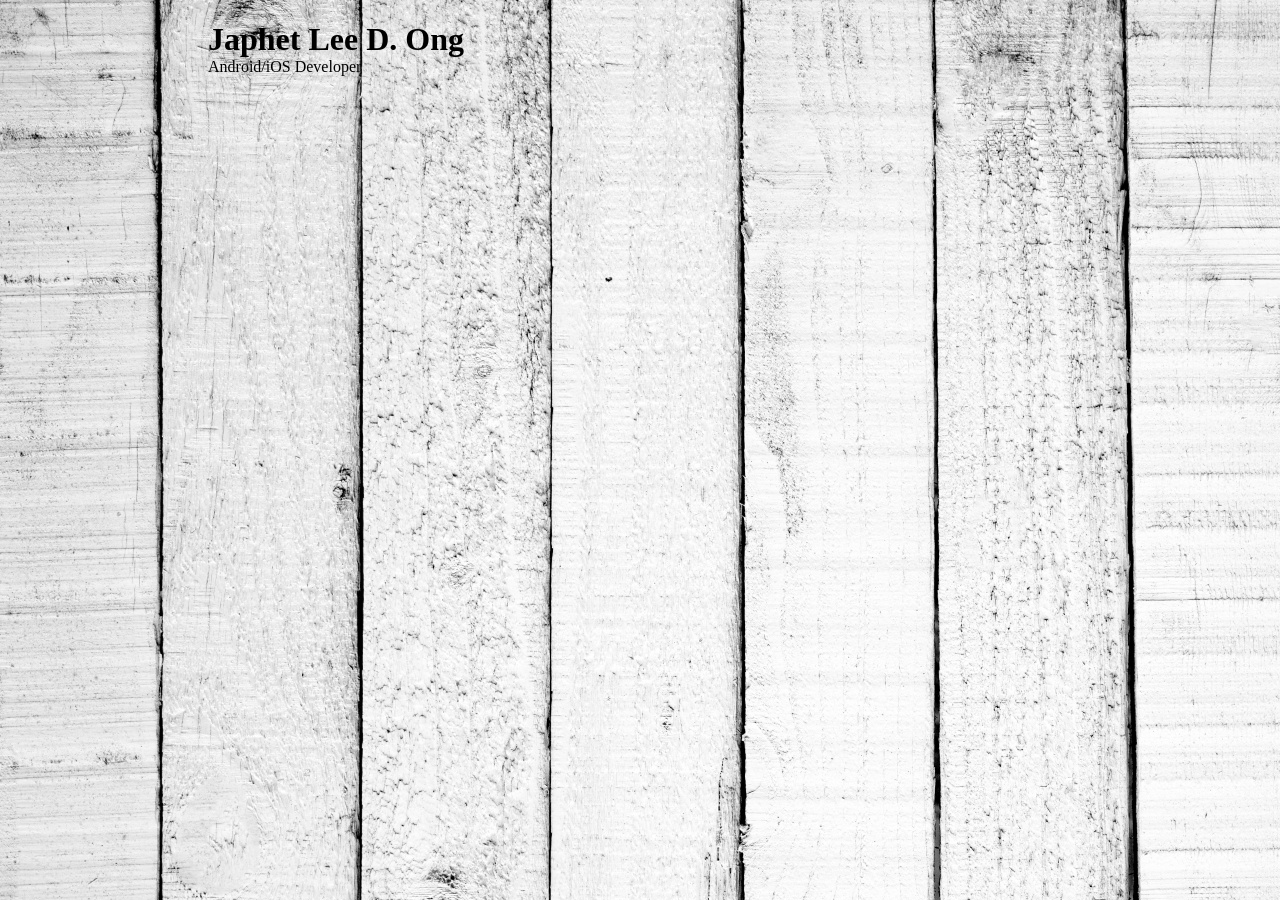
==== index.html @ b2b4e96d "Initial Commit" ====
<!DOCTYPE html>
<html lang="en">
  <head>
    <meta charset="utf-8">
    <meta http-equiv="X-UA-Compatible" content="IE=edge">
    <meta name="viewport" content="width=device-width, initial-scale=1.0">
    <!-- The above 3 meta tags *must* come first in the head; any other head content must come *after* these tags -->
    <title>Japhet.Ong : Porfolio</title>

    <!-- Bootstrap -->
    <link href="css/bootstrap.min.css" rel="stylesheet">
    <link type="text/css" rel="stylesheet" href="css/main.css" />

    <!-- HTML5 shim and Respond.js for IE8 support of HTML5 elements and media queries -->
    <!-- WARNING: Respond.js doesn't work if you view the page via file:// -->
    <!--[if lt IE 9]>
      <script src="https://oss.maxcdn.com/html5shiv/3.7.3/html5shiv.min.js"></script>
      <script src="https://oss.maxcdn.com/respond/1.4.2/respond.min.js"></script>
    <![endif]-->
  </head>
  <body background="img/main_bg.jpg">

  	<div class="page-header" id="nav-border">
  		<h1 class="title"> Japhet Lee D. Ong</h1>
  		<small id="job-desc"> Android/iOS Developer </small>
  	</div>


    <!-- jQuery (necessary for Bootstrap's JavaScript plugins) -->
    <script src="https://ajax.googleapis.com/ajax/libs/jquery/1.12.4/jquery.min.js"></script>
    <!-- Include all compiled plugins (below), or include individual files as needed -->
    <script src="js/bootstrap.min.js"></script>
  </body>
</html>
---- css/main.css ----
h1.title{
	margin-bottom: 0px;
}

#nav-border{
	border-bottom: 0px;
	margin-left: 200px;
}

#job-desc{
	font-size: 100%;
}
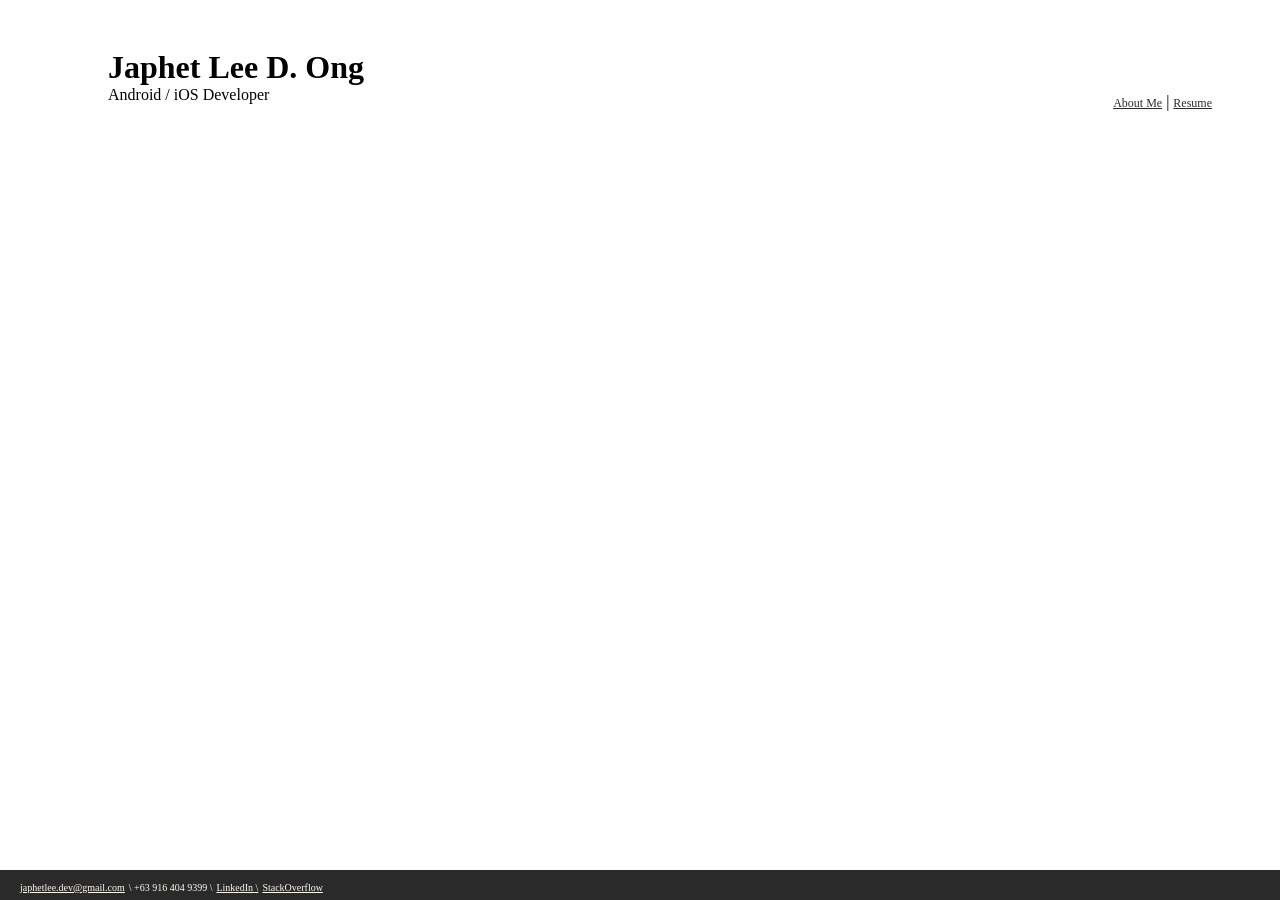
==== commit 84fbf72b: "Added Side Bar Nav" ====
--- a/index.html
+++ b/index.html
@@ -11,6 +11,9 @@
     <link href="css/bootstrap.min.css" rel="stylesheet">
     <link type="text/css" rel="stylesheet" href="css/main.css" />
 
+    <!-- Custom CSS -->
+    <link href="css/simple-sidebar.css" rel="stylesheet">
+
     <!-- HTML5 shim and Respond.js for IE8 support of HTML5 elements and media queries -->
     <!-- WARNING: Respond.js doesn't work if you view the page via file:// -->
     <!--[if lt IE 9]>
@@ -18,17 +21,100 @@
       <script src="https://oss.maxcdn.com/respond/1.4.2/respond.min.js"></script>
     <![endif]-->
   </head>
-  <body background="img/main_bg.jpg">
+  <body>
 
-  	<div class="page-header" id="nav-border">
-  		<h1 class="title"> Japhet Lee D. Ong</h1>
-  		<small id="job-desc"> Android/iOS Developer </small>
-  	</div>
 
+    <div id="wrapper">
+        <!-- Sidebar -->
+        <div id="sidebar-wrapper">
+        	<a href="#menu-close" class="close-text" id="menu-close">X</a>
+        	<h2 class="side-nav">About Me</h2>
+        	<p class="side-nav-desc"> I am Japhet Lee Diaz Ong, an android/iOS Developer from the Philippines. My main focus is to learn more about mobile development both for Android and iOS. I am highly skilled on Native development on both Android and iOS namely Android Studio and Xcode respectively. With knowledge in PHP primarily CakePHP Framework and MySQL database, I am able to create the necessary API's needed for Mobile App Development.</p>
+        	<h3 class="side-nav">Skills</h3>
+        	<p class="side-nav-skill">Android (Java)</p>
+        	<div class="progress">
+  				<div class="progress-bar progress-bar-success" role="progressbar" aria-valuenow="70"
+				  aria-valuemin="0" aria-valuemax="100" style="width:85%">
+				</div>
+			</div>
+			<p class="side-nav-skill">iOS (Swift)</p>
+        	<div class="progress">
+  				<div class="progress-bar progress-bar-info" role="progressbar" aria-valuenow="70"
+				  aria-valuemin="0" aria-valuemax="100" style="width:90%">
+				</div>
+			</div>
+			<p class="side-nav-skill">CakePHP</p>
+        	<div class="progress">
+  				<div class="progress-bar progress-bar-danger" role="progressbar" aria-valuenow="70"
+				  aria-valuemin="0" aria-valuemax="100" style="width:65%">
+				</div>
+			</div>
+			<p class="side-nav-skill">Database Management</p>
+        	<div class="progress">
+  				<div class="progress-bar progress-bar-warning" role="progressbar" aria-valuenow="70"
+				  aria-valuemin="0" aria-valuemax="100" style="width:70%">
+				</div>
+			</div>
+			<p class="side-nav-skill">Wireframing</p>
+        	<div class="progress">
+  				<div class="progress-bar progress-bar-success" role="progressbar" aria-valuenow="70"
+				  aria-valuemin="0" aria-valuemax="100" style="width:80%">
+				</div>
+			</div>
+
+			<a href="http://stackoverflow.com/users/3739502/jlong">
+				<center class="so-flair"><img src="http://stackoverflow.com/users/flair/3739502.png?theme=dark" width="208" height="58" align="middle" alt="profile for JLONG at Stack Overflow, Q&amp;A for professional and enthusiast programmers" title="profile for JLONG at Stack Overflow, Q&amp;A for professional and enthusiast programmers"></center>
+			</a>
+        </div>
+        <!-- /#sidebar-wrapper -->
+
+        <!-- Page Content -->
+        <div id="page-content-wrapper">
+		  	<div class="page-header" id="nav-border">
+		  		<h1 class="title"> Japhet Lee D. Ong</h1>
+		  		<nav class="navi-options">
+		  			<a href="#menu-toggle" class="about-me" id="menu-toggle">About Me</a>
+		  			 | 
+		   
+		  			<a href="#sidr" class="about-me" target="_blank">Resume</a>
+
+		  		</nav>
+		  		<small id="job-desc"> Android / iOS Developer </small>
+		  	</div>
+
+		  	<div id="contact-me">
+    	
+    			<a href="mailto:japhetlee.dev@gmail.com" class="footer">japhetlee.dev@gmail.com</a> <p class="footer"> \ +63 916 404 9399 \ </p> <a href="https://ph.linkedin.com/in/japhet-lee-ong-6292ba10b" class="footer" target="_blank"> LinkedIn \</a> <a href="http://stackoverflow.com/users/3739502/jlong" class="footer" target="_blank"> StackOverflow </a>
+
+
+    		</div>
+        </div>
+        <!-- /#page-content-wrapper -->
+
+    </div>
+    <!-- /#wrapper -->
 
     <!-- jQuery (necessary for Bootstrap's JavaScript plugins) -->
     <script src="https://ajax.googleapis.com/ajax/libs/jquery/1.12.4/jquery.min.js"></script>
     <!-- Include all compiled plugins (below), or include individual files as needed -->
     <script src="js/bootstrap.min.js"></script>
+
+    <!-- jQuery -->
+    <script src="js/jquery.js"></script>
+
+    <script>
+    $("#menu-toggle").click(function(e) {
+        e.preventDefault();
+        $("#wrapper").toggleClass("toggled");
+    });
+    </script>
+
+    <script>
+    	$("#menu-close").click(function(e){
+    		e.preventDefault();
+        	$("#wrapper").toggleClass("toggled");
+    	});
+    </script>
+
   </body>
 </html>
--- a/css/main.css
+++ b/css/main.css
@@ -2,11 +2,120 @@
 	margin-bottom: 0px;
 }
 
+h2.side-nav{
+	text-align: center;
+    color: gray;
+    padding-left: 27px;
+
+}
+
+h3.side-nav{
+	text-align: center;
+    color: gray;	
+}
+
+nav.navi-options{
+	float: right;
+    text-align: center;
+}
+
 #nav-border{
 	border-bottom: 0px;
-	margin-left: 200px;
+    margin-top: 0px;
+    margin-right: auto;
+    margin-bottom: 0px;
+    margin-left: auto;
+    max-width: 69em;
 }
 
 #job-desc{
 	font-size: 100%;
-}+}
+
+#contact-me{
+	width: 100%;
+    height: 30px;
+    background: #2a2a2a;
+    padding: 0 20px;
+    color: #F6F6F6;
+    position: fixed;
+    left: 0;
+    bottom: 0;
+    z-index: 1;
+}
+
+a.close-text{
+	float: right;
+    margin-right: 10px;
+    font-size: large;
+   	color: gray;
+	display: inline-block;
+	height: auto;
+	position: relative;
+	text-align: center;
+	width: auto;
+}
+
+a.about-me{
+	color: #2a2a2a;
+	display: inline-block;
+	font-size: 12px;
+	height: auto;
+	line-height: 15px;
+	margin: 10px 0 10px 0;
+	position: relative;
+	text-align: center;
+	width: auto;
+}
+
+a.footer{
+	color: floralwhite;
+	display: inline-block;
+	font-size: 10px;
+	height: auto;
+	line-height: 15px;
+	margin: 10px 0 10px 0;
+	position: relative;
+	text-align: center;
+	width: auto;
+}
+
+center.so-flair{
+    left: 0;
+    position: absolute;
+    bottom: 0;
+    z-index: 1;
+    padding-left: 15px;
+    margin-bottom: 20px;
+}
+
+p.footer{
+	color: floralwhite;
+	display: inline-block;
+	font-size: 10px;
+	height: auto;
+	line-height: 15px;
+	margin: 10px 0 10px 0;
+	position: relative;
+	text-align: center;
+	width: auto;
+}
+
+p.side-nav-desc{
+	text-align: center;
+    color: floralwhite;
+    padding-left: 10px;
+    padding-right: 10px;
+}
+
+p.side-nav-skill{
+    color: floralwhite;
+    padding-left: 10px;
+    padding-right: 10px;
+}
+
+.progress {
+	height: 10px;
+	margin-right: 10px;
+    margin-left: 10px;
+}
--- a/css/simple-sidebar.css
+++ b/css/simple-sidebar.css
@@ -0,0 +1,130 @@
+/*!
+ * Start Bootstrap - Simple Sidebar (http://startbootstrap.com/)
+ * Copyright 2013-2016 Start Bootstrap
+ * Licensed under MIT (https://github.com/BlackrockDigital/startbootstrap/blob/gh-pages/LICENSE)
+ */
+
+ body {
+    overflow-x: hidden;
+ }
+
+/* Toggle Styles */
+
+#wrapper {
+    padding-left: 0;
+    -webkit-transition: all 0.5s ease;
+    -moz-transition: all 0.5s ease;
+    -o-transition: all 0.5s ease;
+    transition: all 0.5s ease;
+}
+
+#wrapper.toggled {
+    padding-left: 250px;
+}
+
+#sidebar-wrapper {
+    z-index: 1000;
+    position: fixed;
+    left: 250px;
+    width: 0;
+    height: 100%;
+    margin-left: -250px;
+    overflow-y: auto;
+    background: #000;
+    -webkit-transition: all 0.5s ease;
+    -moz-transition: all 0.5s ease;
+    -o-transition: all 0.5s ease;
+    transition: all 0.5s ease;
+    box-shadow: 25px 5px 50px grey;
+}
+
+#wrapper.toggled #sidebar-wrapper {
+    width: 250px;
+}
+
+#page-content-wrapper {
+    width: 100%;
+    position: absolute;
+    padding: 15px;
+}
+
+#wrapper.toggled #page-content-wrapper {
+    position: absolute;
+    margin-right: -250px;
+}
+
+/* Sidebar Styles */
+
+.sidebar-nav {
+    position: absolute;
+    top: 0;
+    width: 250px;
+    margin: 0;
+    padding: 0;
+    list-style: none;
+}
+
+.sidebar-nav li {
+    text-indent: 20px;
+    line-height: 40px;
+}
+
+.sidebar-nav li a {
+    display: block;
+    text-decoration: none;
+    color: #999999;
+}
+
+.sidebar-nav li a:hover {
+    text-decoration: none;
+    color: #fff;
+    background: rgba(255,255,255,0.2);
+}
+
+.sidebar-nav li a:active,
+.sidebar-nav li a:focus {
+    text-decoration: none;
+}
+
+.sidebar-nav > .sidebar-brand {
+    height: 65px;
+    font-size: 18px;
+    line-height: 60px;
+}
+
+.sidebar-nav > .sidebar-brand a {
+    color: #999999;
+}
+
+.sidebar-nav > .sidebar-brand a:hover {
+    color: #fff;
+    background: none;
+}
+
+@media(min-width:768px) {
+    #wrapper {
+        padding-left: 0;
+    }
+
+    #wrapper.toggled {
+        padding-left: 250px;
+    }
+
+    #sidebar-wrapper {
+        width: 0;
+    }
+
+    #wrapper.toggled #sidebar-wrapper {
+        width: 250px;
+    }
+
+    #page-content-wrapper {
+        padding: 20px;
+        position: relative;
+    }
+
+    #wrapper.toggled #page-content-wrapper {
+        position: relative;
+        margin-right: 0;
+    }
+}
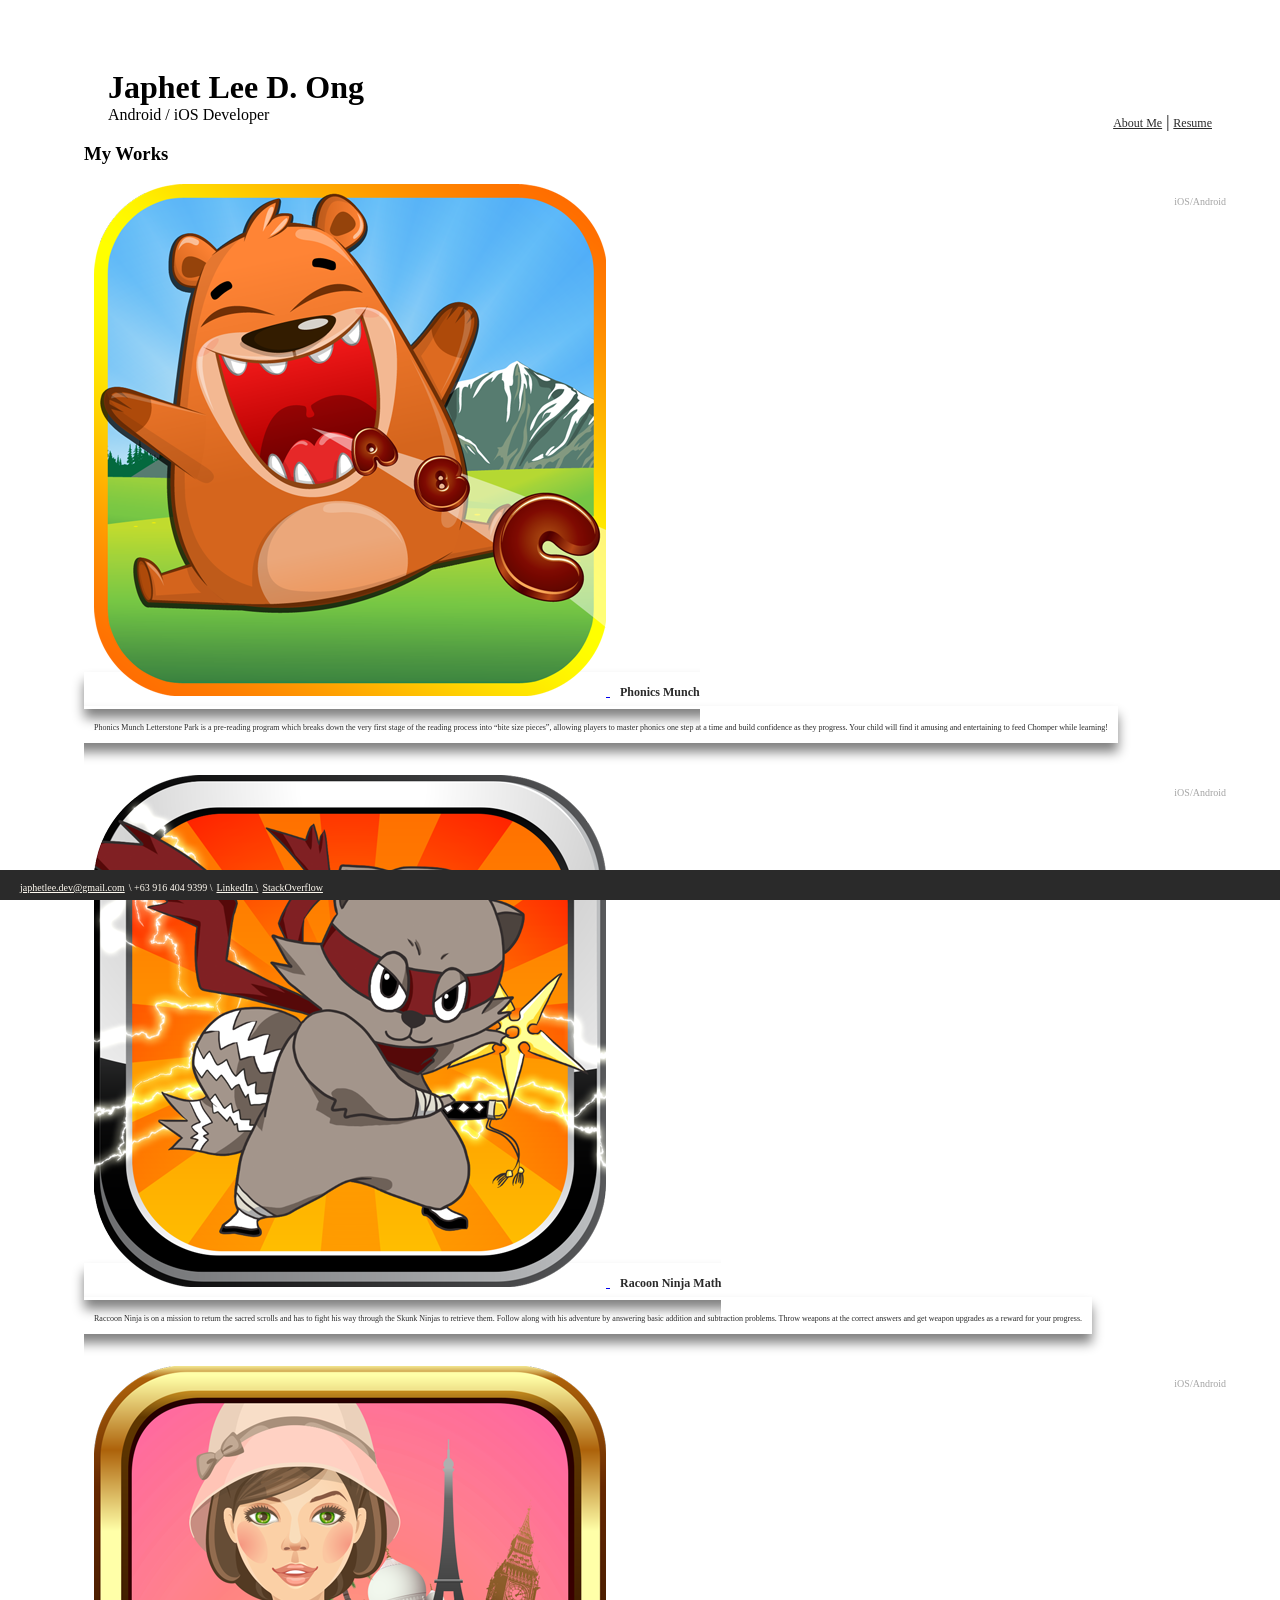
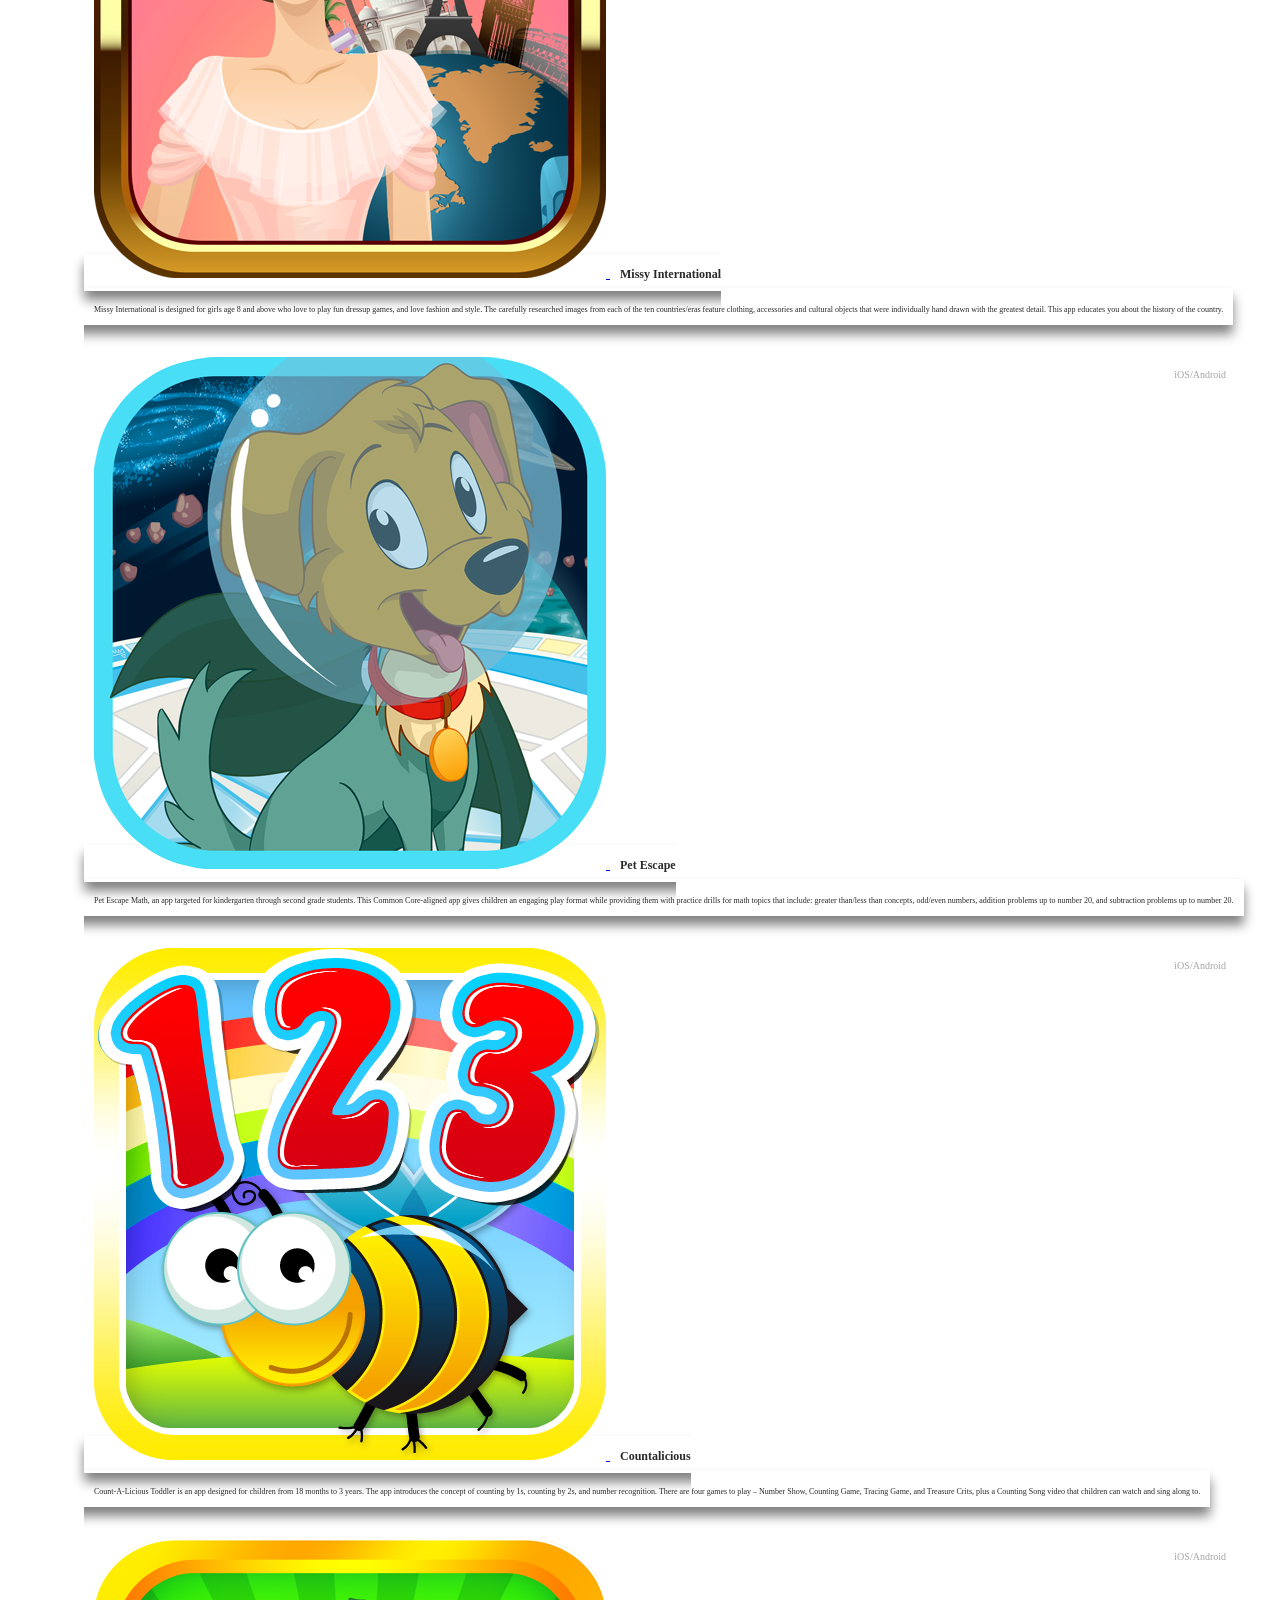
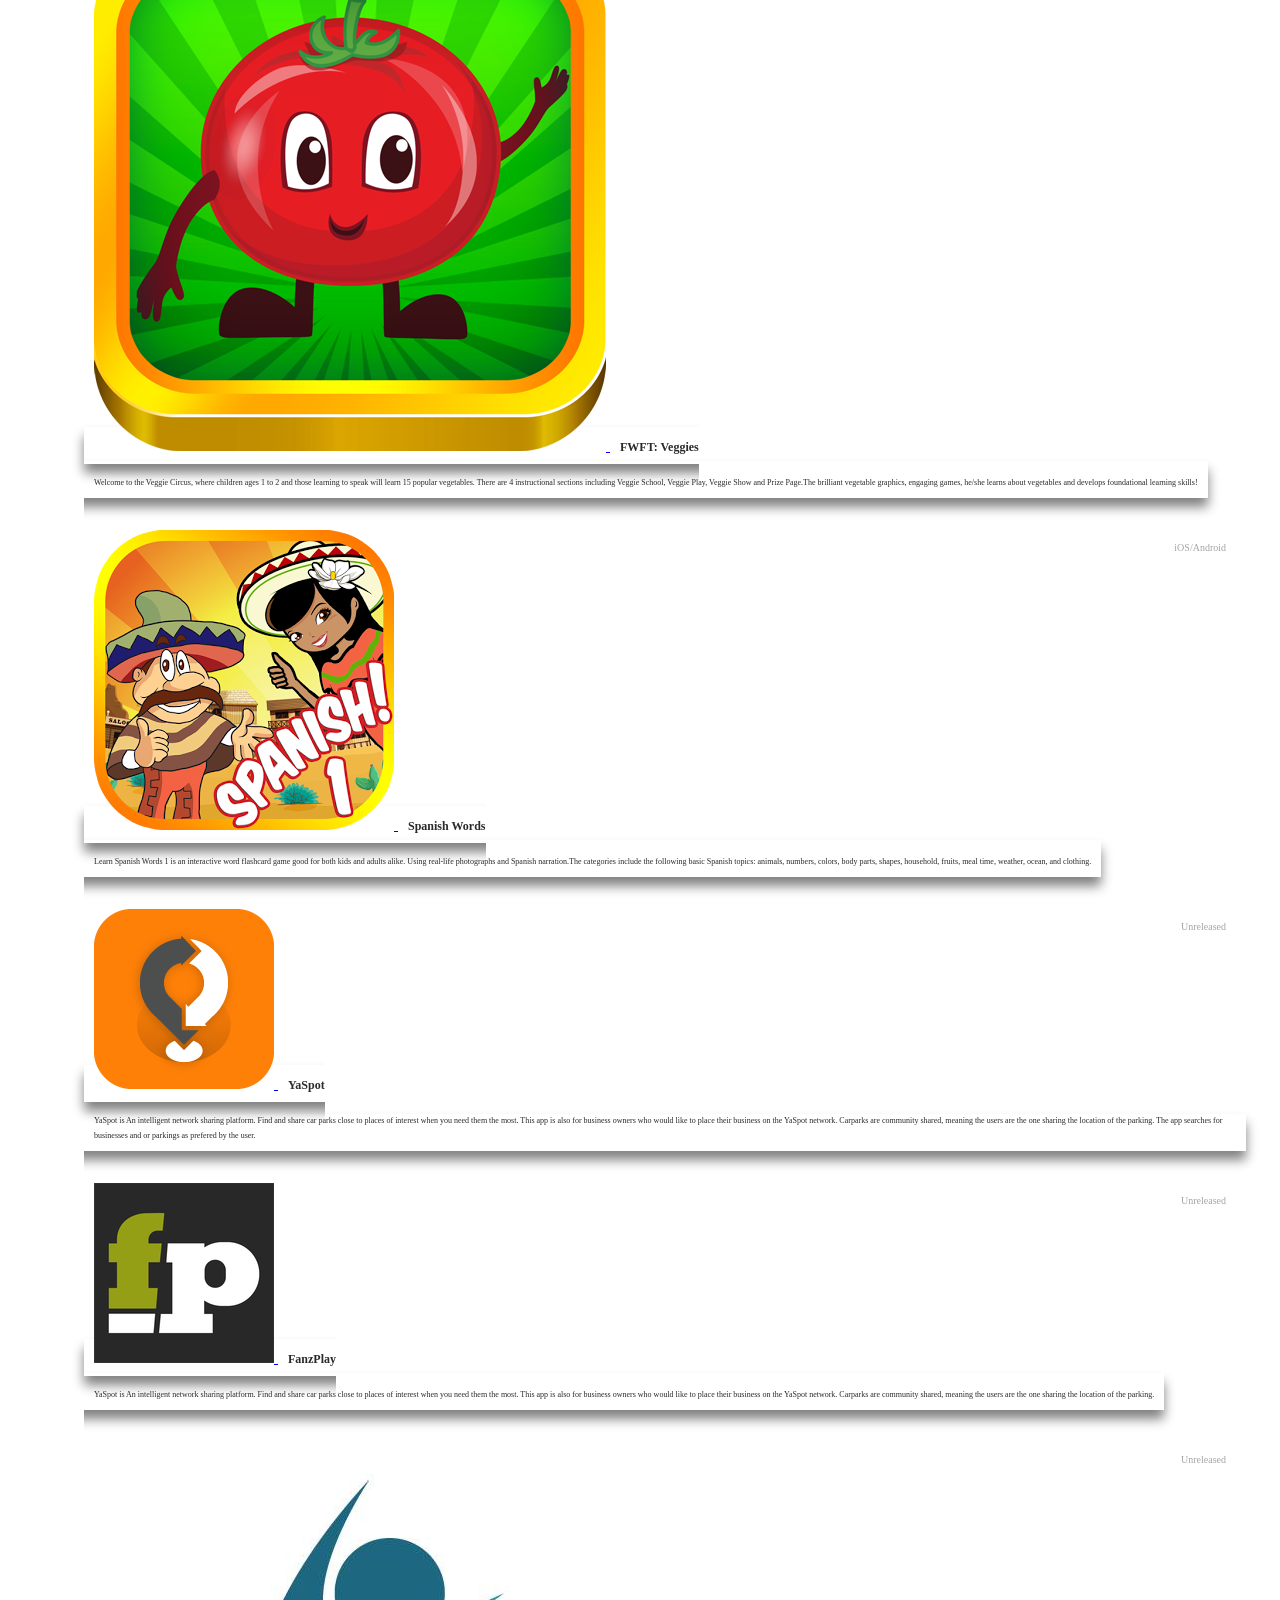
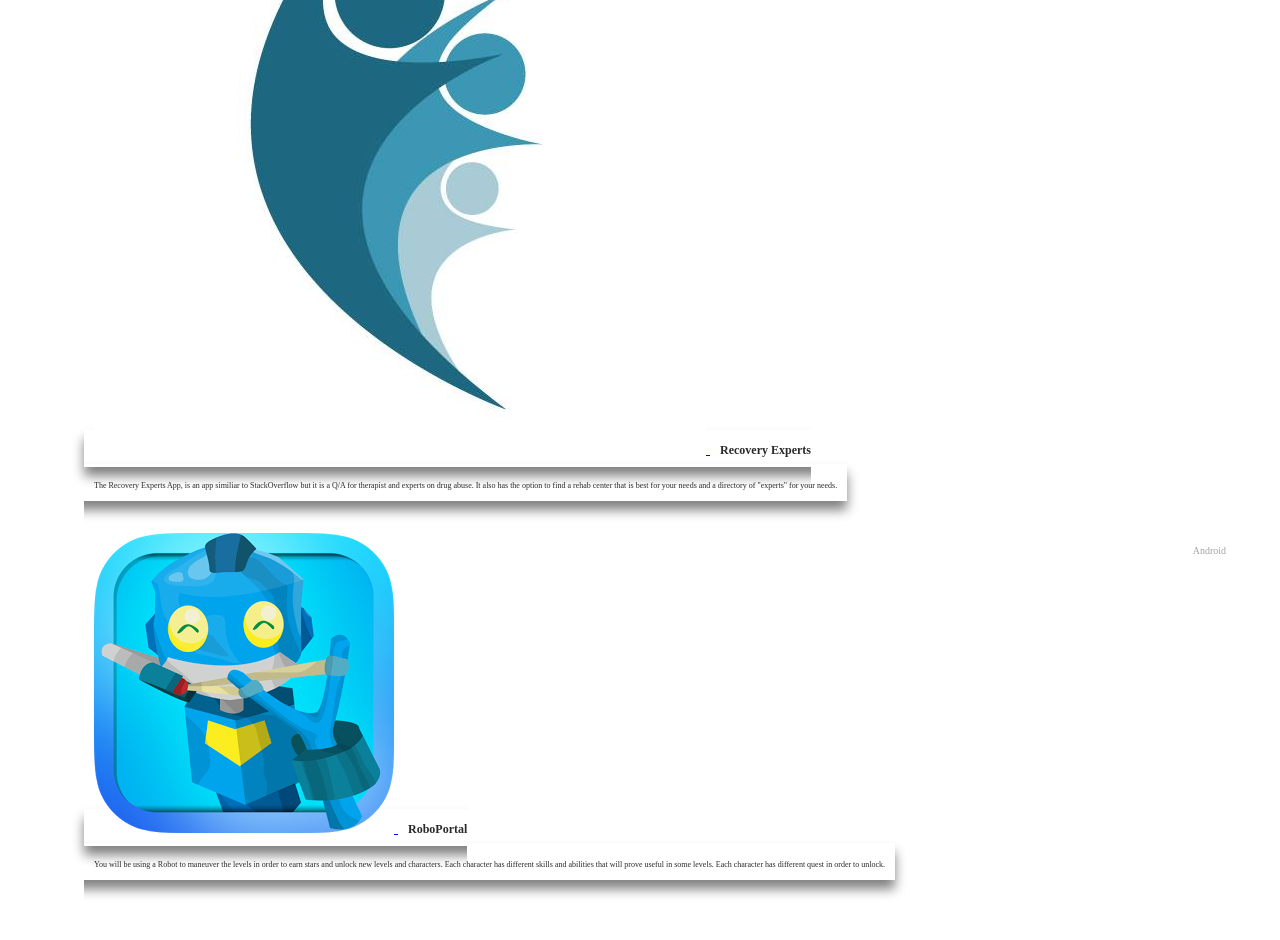
==== commit 7d09fcec: "Added Images and Thumbnails" ====
--- a/index.html
+++ b/index.html
@@ -13,6 +13,7 @@
 
     <!-- Custom CSS -->
     <link href="css/simple-sidebar.css" rel="stylesheet">
+    <link href="css/thumbnail-gallery.css" rel="stylesheet">
 
     <!-- HTML5 shim and Respond.js for IE8 support of HTML5 elements and media queries -->
     <!-- WARNING: Respond.js doesn't work if you view the page via file:// -->
@@ -21,12 +22,12 @@
       <script src="https://oss.maxcdn.com/respond/1.4.2/respond.min.js"></script>
     <![endif]-->
   </head>
-  <body>
+  <body class="bd-main">
 
 
     <div id="wrapper">
         <!-- Sidebar -->
-        <div id="sidebar-wrapper">
+        <div id="sidebar-wrapper" style="margin-top: -20px;">
         	<a href="#menu-close" class="close-text" id="menu-close">X</a>
         	<h2 class="side-nav">About Me</h2>
         	<p class="side-nav-desc"> I am Japhet Lee Diaz Ong, an android/iOS Developer from the Philippines. My main focus is to learn more about mobile development both for Android and iOS. I am highly skilled on Native development on both Android and iOS namely Android Studio and Xcode respectively. With knowledge in PHP primarily CakePHP Framework and MySQL database, I am able to create the necessary API's needed for Mobile App Development.</p>
@@ -76,7 +77,7 @@
 		  			<a href="#menu-toggle" class="about-me" id="menu-toggle">About Me</a>
 		  			 | 
 		   
-		  			<a href="#sidr" class="about-me" target="_blank">Resume</a>
+		  			<a href="resume/Japhet-Lee-D.-Ong.pdf" download="Japhet-Lee-D.-Ong.pdf" class="about-me" >Resume</a>
 
 		  		</nav>
 		  		<small id="job-desc"> Android / iOS Developer </small>
@@ -86,8 +87,104 @@
     	
     			<a href="mailto:japhetlee.dev@gmail.com" class="footer">japhetlee.dev@gmail.com</a> <p class="footer"> \ +63 916 404 9399 \ </p> <a href="https://ph.linkedin.com/in/japhet-lee-ong-6292ba10b" class="footer" target="_blank"> LinkedIn \</a> <a href="http://stackoverflow.com/users/3739502/jlong" class="footer" target="_blank"> StackOverflow </a>
 
-
     		</div>
+
+	    	<div class="row" id="port-gallery">
+
+	            <div class="col-lg-12">
+	                <h3 class="page-header">My Works</h3>
+	            </div>
+
+	            <div class="col-lg-3 col-md-4 col-xs-6 thumb">
+	                <a class="thumbnail" href="#" style="box-shadow: 0px 9px 12px 0px grey; border: 0px solid #ddd; padding: 10px;">
+	                    <img class="img-responsive" src="img/phonics_munch.png" alt="phonics_munch">
+	                    <p class="thumb">Phonics Munch</p> 
+	                    <p class="thumb-dev">iOS/Android</p>
+	                    <p class="thumb-desc">Phonics Munch Letterstone Park is a pre-reading program which breaks down the very first stage of the reading process into “bite size pieces”, allowing players to master phonics one step at a time and build confidence as they progress. Your child will find it amusing and entertaining to feed Chomper while learning!</p>
+	                </a>
+	            </div>
+	            <div class="col-lg-3 col-md-4 col-xs-6 thumb">
+                	<a class="thumbnail" href="#" style="box-shadow: 0px 9px 12px 0px grey; border: 0px solid #ddd; padding: 10px;">
+	                    <img class="img-responsive" src="img/racoon_ninja.png" alt="racoon_ninja">
+	                    <p class="thumb">Racoon Ninja Math</p> 
+	                    <p class="thumb-dev">iOS/Android</p>
+	                    <p class="thumb-desc">Raccoon Ninja is on a mission to return the sacred scrolls and has to fight his way through the Skunk Ninjas to retrieve them. Follow along with his adventure by answering basic addition and subtraction problems. Throw weapons at the correct answers and get weapon upgrades as a reward for your progress.</p>
+	                </a>
+	            </div>
+	            <div class="col-lg-3 col-md-4 col-xs-6 thumb">
+                	<a class="thumbnail" href="#" style="box-shadow: 0px 9px 12px 0px grey; border: 0px solid #ddd; padding: 10px;">
+	                    <img class="img-responsive" src="img/missy_inter.png" alt="missy_inter">
+	                    <p class="thumb">Missy International</p> 
+	                    <p class="thumb-dev">iOS/Android</p>
+	                    <p class="thumb-desc">Missy International is designed for girls age 8 and above who love to play fun dressup games, and love fashion and style.  The carefully researched images from each of the ten countries/eras feature clothing, accessories and cultural objects that were individually hand drawn with the greatest detail. This app educates you about the history of the country.</p>
+	                </a>
+	            </div>
+	            <div class="col-lg-3 col-md-4 col-xs-6 thumb">
+                	<a class="thumbnail" href="#" style="box-shadow: 0px 9px 12px 0px grey; border: 0px solid #ddd; padding: 10px;">
+	                    <img class="img-responsive" src="img/pet_escape.png" alt="pet_escape">
+	                    <p class="thumb">Pet Escape</p> 
+	                    <p class="thumb-dev">iOS/Android</p>
+	                    <p class="thumb-desc">Pet Escape Math, an app targeted for kindergarten through second grade students. This Common Core-aligned app gives children an engaging play format while providing them with practice drills for math topics that include: greater than/less than concepts, odd/even numbers, addition problems up to number 20, and subtraction problems up to number 20.</p>
+	                </a>
+	            </div>
+	            <div class="col-lg-3 col-md-4 col-xs-6 thumb">
+                	<a class="thumbnail" href="#" style="box-shadow: 0px 9px 12px 0px grey; border: 0px solid #ddd; padding: 10px;">
+	                    <img class="img-responsive" src="img/counta_licious.png" alt="counta_licious">
+	                    <p class="thumb">Countalicious</p> 
+	                    <p class="thumb-dev">iOS/Android</p>
+	                    <p class="thumb-desc">Count-A-Licious Toddler is an app designed for children from 18 months to 3 years. The app introduces the concept of counting by 1s, counting by 2s, and number recognition. There are four games to play – Number Show, Counting Game, Tracing Game, and Treasure Crits, plus a Counting Song video that children can watch and sing along to.</p>
+	                </a>
+	            </div>
+	           	<div class="col-lg-3 col-md-4 col-xs-6 thumb">
+                	<a class="thumbnail" href="#" style="box-shadow: 0px 9px 12px 0px grey; border: 0px solid #ddd; padding: 10px;">
+	                    <img class="img-responsive" src="img/veggies.png" alt="veggies">
+	                    <p class="thumb">FWFT: Veggies</p> 
+	                    <p class="thumb-dev">iOS/Android</p>
+	                    <p class="thumb-desc">Welcome to the Veggie Circus, where children ages 1 to 2 and those learning to speak will learn 15 popular vegetables. There are 4 instructional sections including Veggie School, Veggie Play, Veggie Show and Prize Page.The brilliant vegetable graphics, engaging games, he/she learns about vegetables and develops foundational learning skills!</p>
+	                </a>
+	            </div>
+	            <div class="col-lg-3 col-md-4 col-xs-6 thumb">
+               	<a class="thumbnail" href="#" style="box-shadow: 0px 9px 12px 0px grey; border: 0px solid #ddd; padding: 10px;">
+	                    <img class="img-responsive" src="img/spanish.png" alt="spanish">
+	                    <p class="thumb">Spanish Words</p> 
+	                    <p class="thumb-dev">iOS/Android</p>
+	                    <p class="thumb-desc">Learn Spanish Words 1 is an interactive word flashcard game good for both kids and adults alike. Using real-life photographs and Spanish narration.The categories include the following basic Spanish topics: animals, numbers, colors, body parts, shapes, household, fruits, meal time, weather, ocean, and clothing.</p>
+	                </a>
+	            </div>
+	            <div class="col-lg-3 col-md-4 col-xs-6 thumb">
+               		<a class="thumbnail" href="#" style="box-shadow: 0px 9px 12px 0px grey; border: 0px solid #ddd; padding: 10px;">
+	                    <img class="img-responsive" src="img/yaspot.png" alt="yaspot">
+	                    <p class="thumb">YaSpot</p> 
+	                    <p class="thumb-dev">Unreleased</p>
+	                    <p class="thumb-desc"> YaSpot is An intelligent network sharing platform. Find and share car parks close to places of interest when you need them the most. This app is also for business owners who would like to place their business on the YaSpot network. Carparks are community shared, meaning the users are the one sharing the location of the parking. The app searches for businesses and or parkings as prefered by the user.</p>
+	                </a>
+	            </div>
+	            <div class="col-lg-3 col-md-4 col-xs-6 thumb">
+               		<a class="thumbnail" href="#" style="box-shadow: 0px 9px 12px 0px grey; border: 0px solid #ddd; padding: 10px;">
+	                    <img class="img-responsive" src="img/fanzplay.png" alt="fanzplay">
+	                    <p class="thumb">FanzPlay</p> 
+	                    <p class="thumb-dev">Unreleased</p>
+	                    <p class="thumb-desc"> YaSpot is An intelligent network sharing platform. Find and share car parks close to places of interest when you need them the most. This app is also for business owners who would like to place their business on the YaSpot network. Carparks are community shared, meaning the users are the one sharing the location of the parking.</p>
+	                </a>
+	            </div>
+	            <div class="col-lg-3 col-md-4 col-xs-6 thumb">
+               		<a class="thumbnail" href="#" style="box-shadow: 0px 9px 12px 0px grey; border: 0px solid #ddd; padding: 10px;">
+	                    <img class="img-responsive" src="img/re_app.jpg" alt="re_app">
+	                    <p class="thumb">Recovery Experts</p> 
+	                    <p class="thumb-dev">Unreleased</p>
+	                    <p class="thumb-desc">The Recovery Experts App, is an app similiar to StackOverflow but it is a Q/A for therapist and experts on drug abuse. It also has the option to find a rehab center that is best for your needs and a directory of "experts" for your needs.</p>
+	                </a>
+	            </div>
+	            <div class="col-lg-3 col-md-4 col-xs-6 thumb">
+                	<a class="thumbnail" href="#" style="box-shadow: 0px 9px 12px 0px grey; border: 0px solid #ddd; padding: 10px;">
+	                    <img class="img-responsive" src="img/robo_portal.png" alt="counta_licious">
+	                    <p class="thumb">RoboPortal</p> 
+	                    <p class="thumb-dev">Android</p>
+	                    <p class="thumb-desc">You will be using a Robot to maneuver the levels in order to earn stars and unlock new levels and characters. Each character has different skills and abilities that will prove useful in some levels. Each character has different quest in order to unlock.</p>
+	                </a>
+	            </div>
+	        </div>
+
         </div>
         <!-- /#page-content-wrapper -->
 
--- a/css/main.css
+++ b/css/main.css
@@ -17,6 +17,10 @@
 nav.navi-options{
 	float: right;
     text-align: center;
+}
+
+body.bd-main{
+	padding-top: 20px;
 }
 
 #nav-border{
@@ -42,6 +46,14 @@
     left: 0;
     bottom: 0;
     z-index: 1;
+}
+
+#port-gallery{
+	max-width: 72em;
+	margin-top: 0px;
+    margin-right: auto;
+    margin-bottom: 0px;
+    margin-left: auto;
 }
 
 a.close-text{
@@ -101,6 +113,45 @@
 	width: auto;
 }
 
+p.thumb{
+	color: #2a2a2a;
+	display: inline-block;
+	font-size: 12px;
+	height: auto;
+	line-height: 15px;
+	margin: 10px 0 10px 10px;
+	position: relative;
+	text-align: center;
+	width: auto;
+	font-weight: bold;
+}
+
+p.thumb-dev{
+	color: #a4a4a4;
+	display: inline-block;
+	font-size: 10px;
+	height: auto;
+	line-height: 15px;
+	margin: 10px 10px 10px 10px;
+	position: relative;
+	text-align: center;
+	width: auto;
+	float: right;
+}
+
+p.thumb-desc{
+	color: #2a2a2a;
+	display: inline-block;
+	font-size: 8px;
+	height: auto;
+	line-height: 15px;
+	margin: 10px 0 10px 10px;
+	position: relative;
+	text-align: left;
+	width: auto;
+}
+
+
 p.side-nav-desc{
 	text-align: center;
     color: floralwhite;
--- a/css/thumbnail-gallery.css
+++ b/css/thumbnail-gallery.css
@@ -0,0 +1,17 @@
+/*!
+ * Start Bootstrap - Thumbnail Gallery (http://startbootstrap.com/)
+ * Copyright 2013-2016 Start Bootstrap
+ * Licensed under MIT (https://github.com/BlackrockDigital/startbootstrap/blob/gh-pages/LICENSE)
+ */
+
+body {
+    padding-top: 70px; /* Required padding for .navbar-fixed-top. Change if height of navigation changes. */
+}
+
+.thumb {
+    margin-bottom: 30px;
+}
+
+footer {
+    margin: 50px 0;
+}
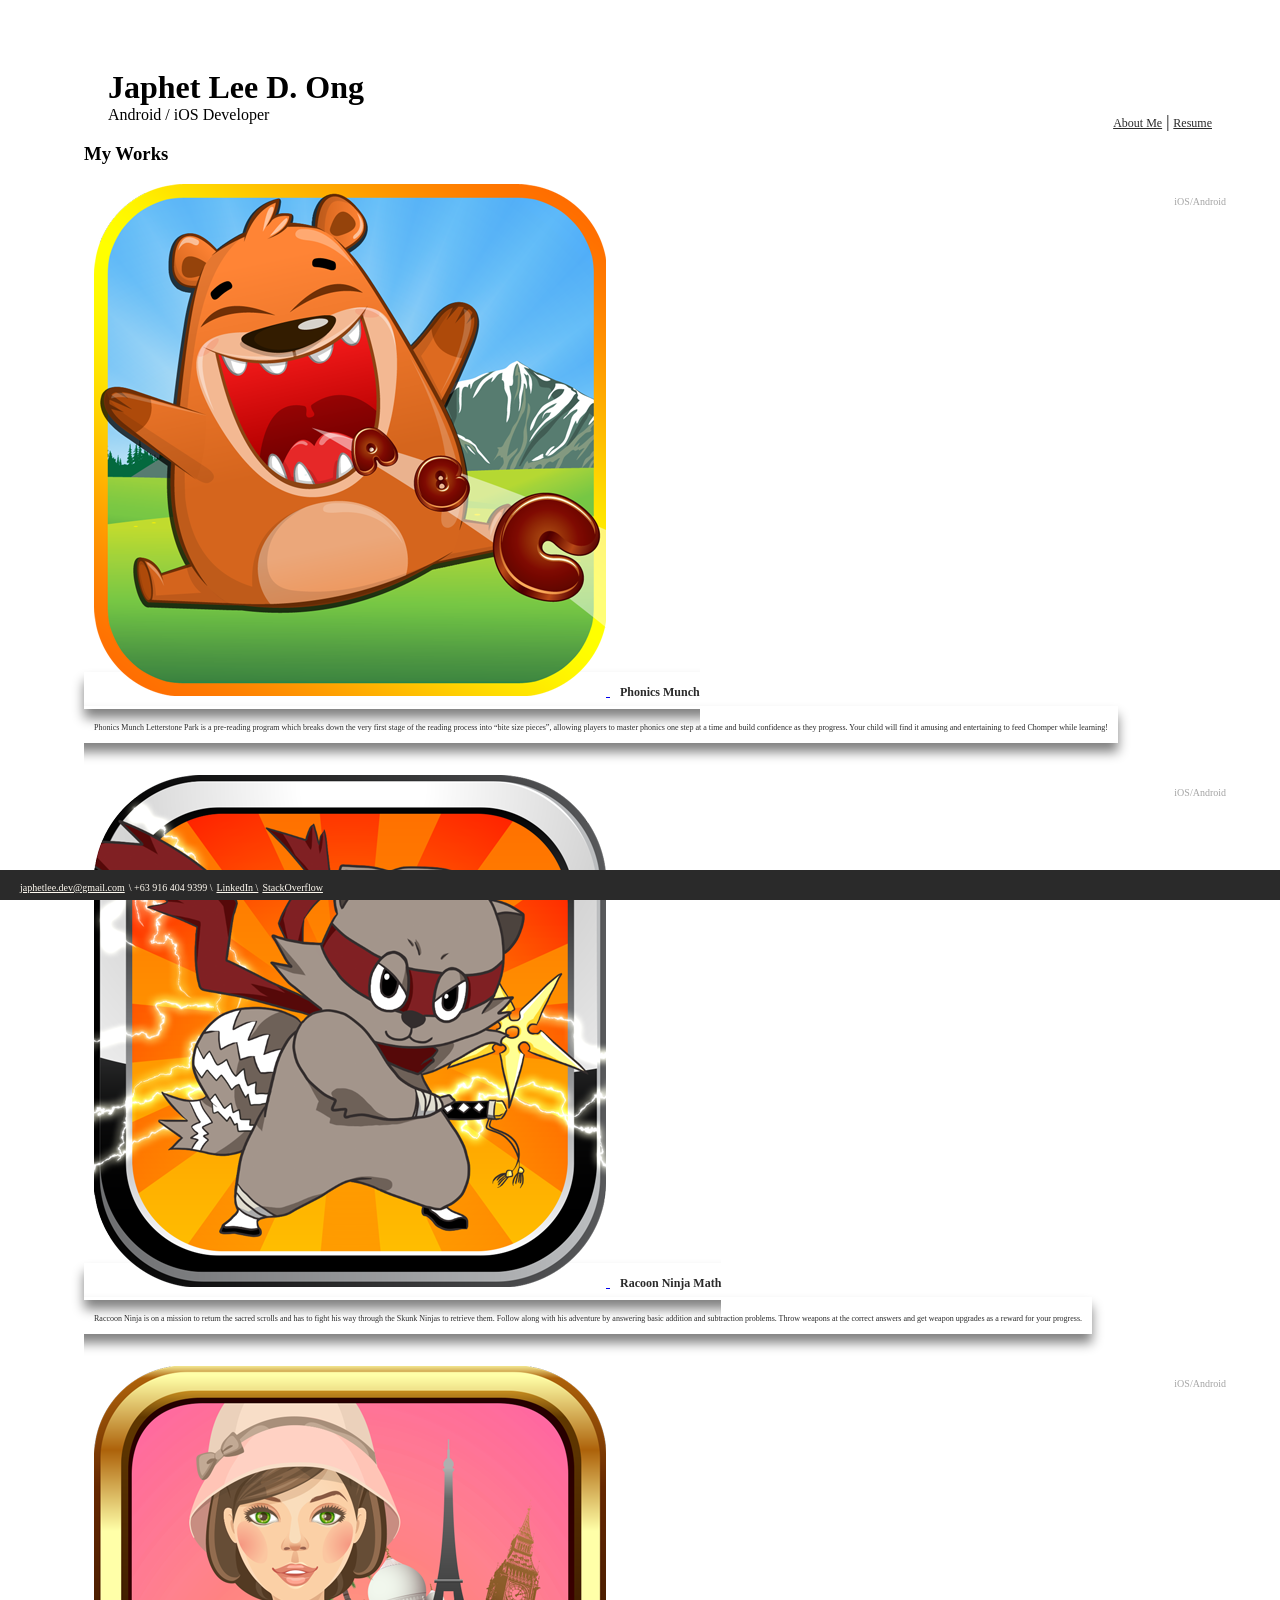
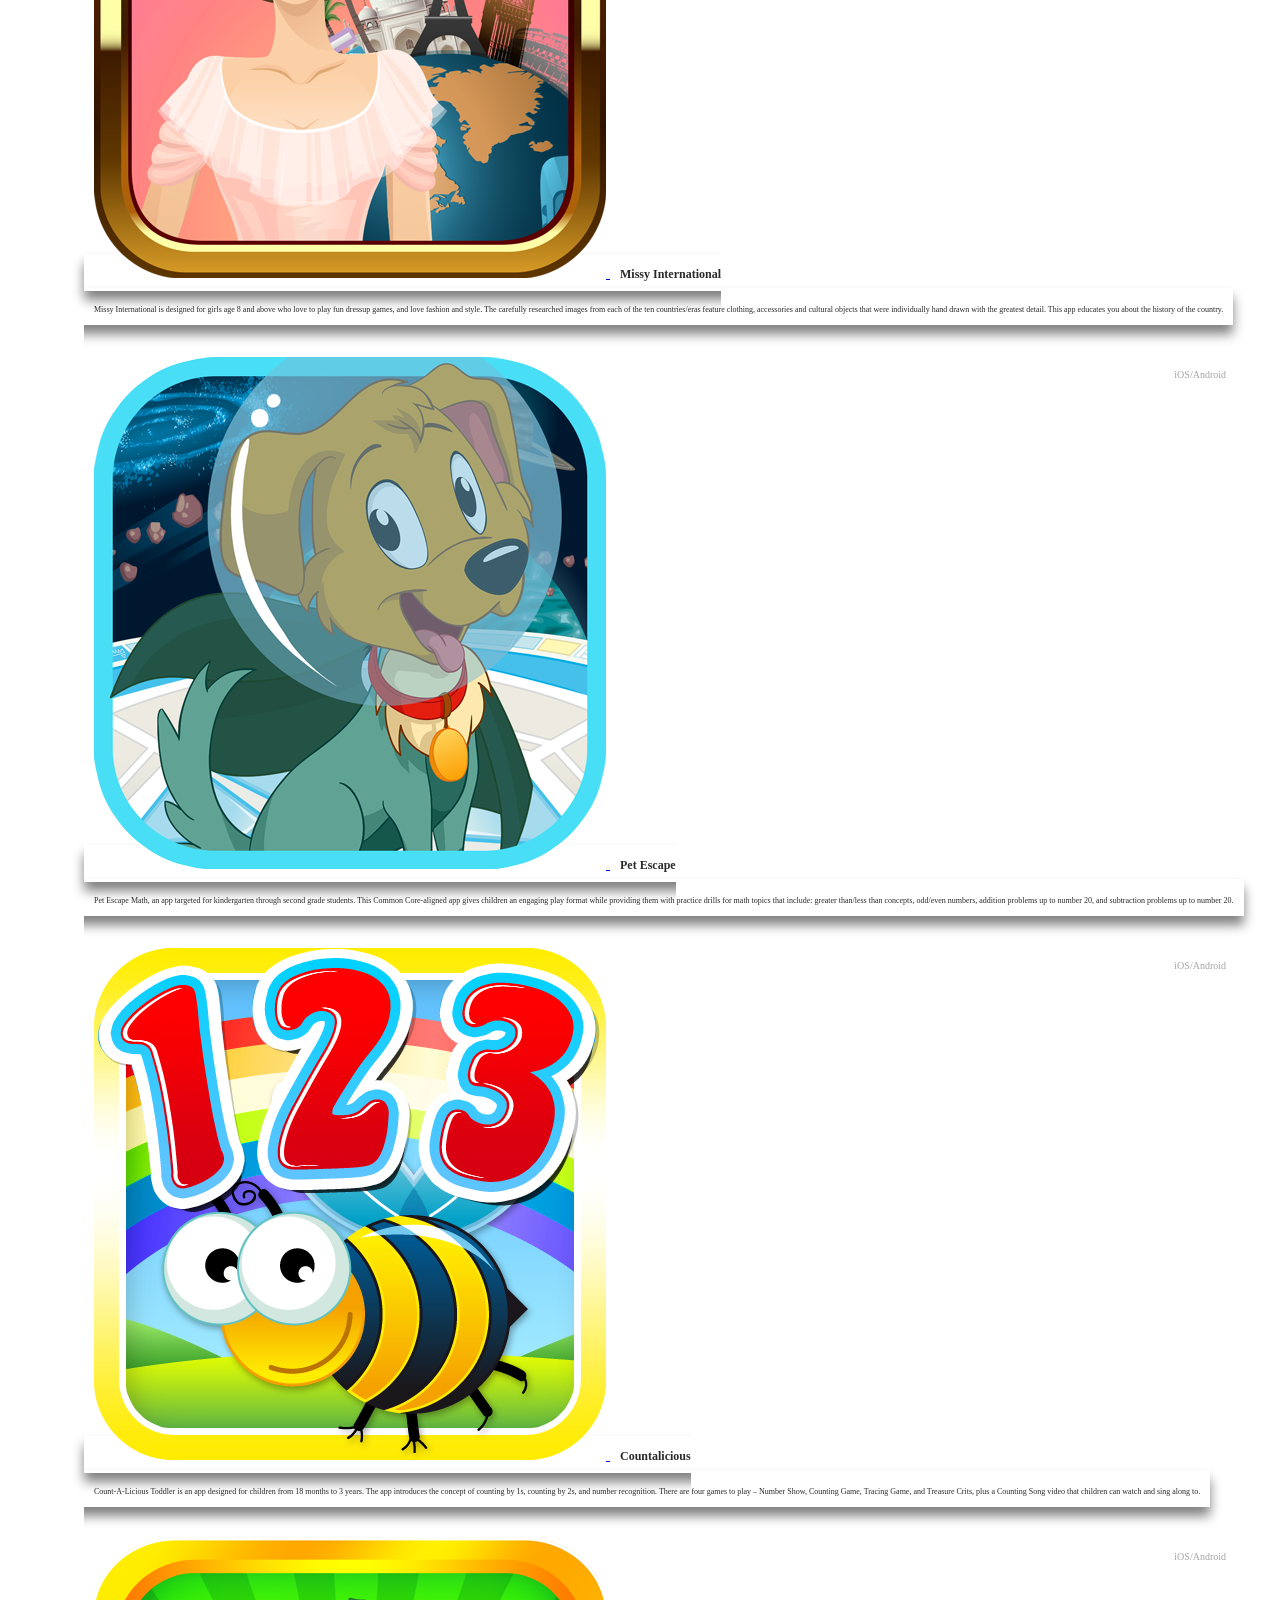
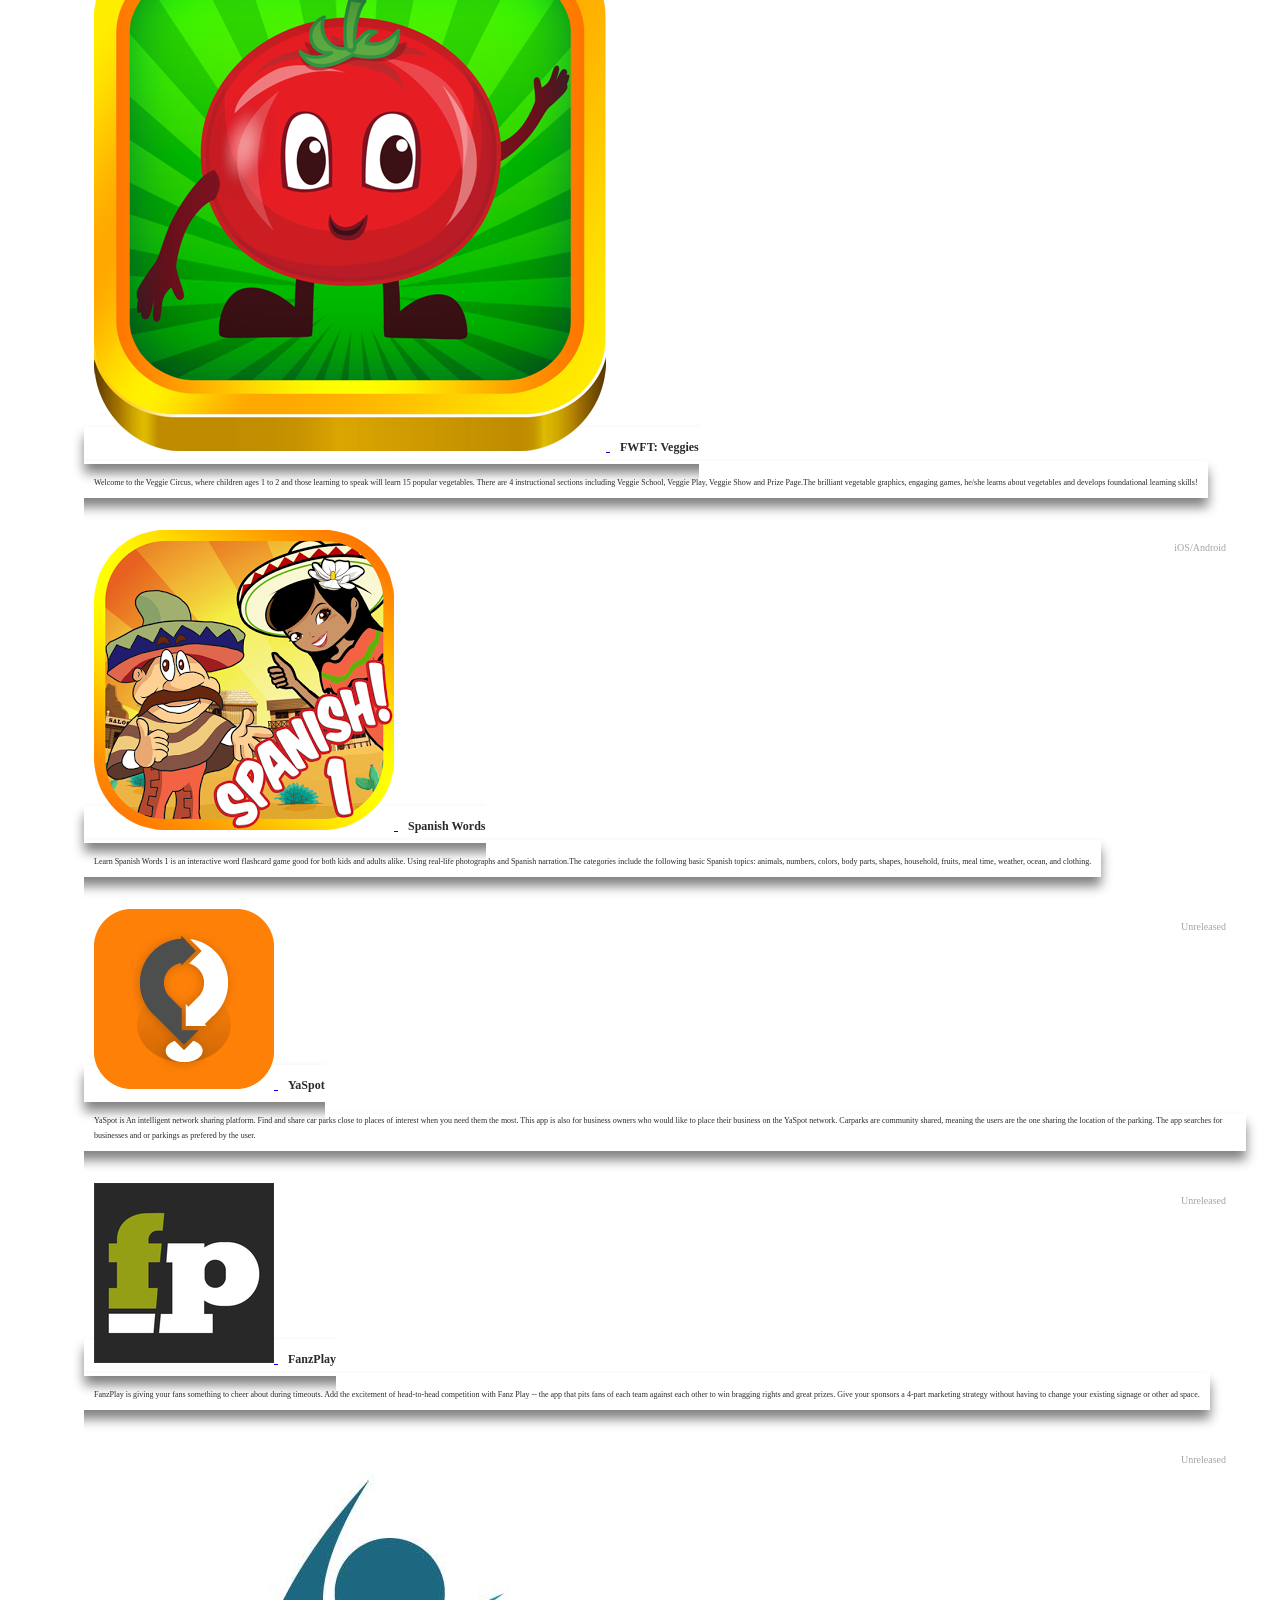
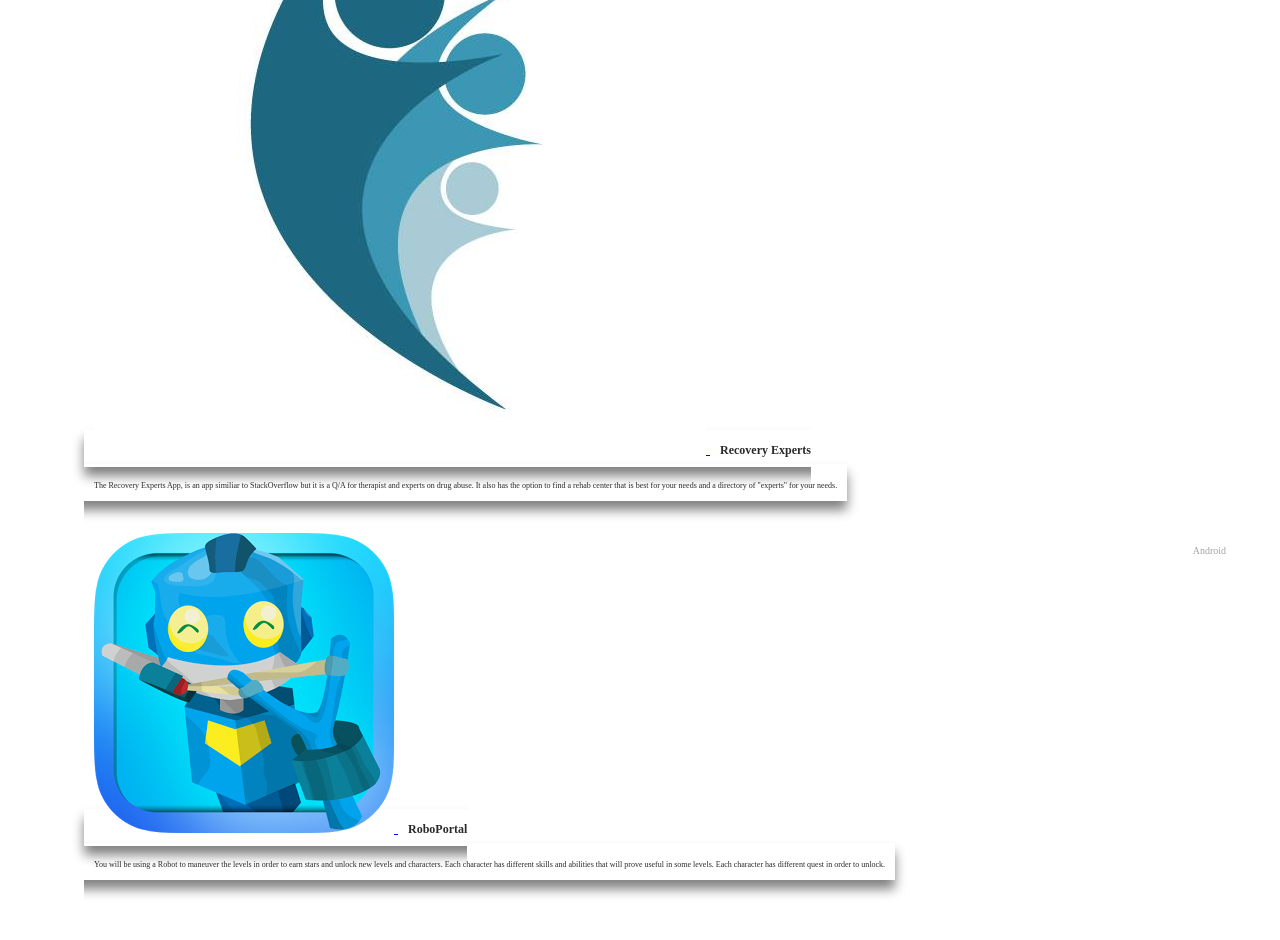
==== commit 70fbfad6: "Added Description FanzPlay" ====
--- a/index.html
+++ b/index.html
@@ -164,7 +164,7 @@
 	                    <img class="img-responsive" src="img/fanzplay.png" alt="fanzplay">
 	                    <p class="thumb">FanzPlay</p> 
 	                    <p class="thumb-dev">Unreleased</p>
-	                    <p class="thumb-desc"> YaSpot is An intelligent network sharing platform. Find and share car parks close to places of interest when you need them the most. This app is also for business owners who would like to place their business on the YaSpot network. Carparks are community shared, meaning the users are the one sharing the location of the parking.</p>
+	                    <p class="thumb-desc"> FanzPlay is giving your fans something to cheer about during timeouts. Add the excitement of head-to-head competition with Fanz Play -- the app that pits fans of each team against each other to win bragging rights and great prizes. Give your sponsors a 4-part marketing strategy without having to change your existing signage or other ad space. </p>
 	                </a>
 	            </div>
 	            <div class="col-lg-3 col-md-4 col-xs-6 thumb">
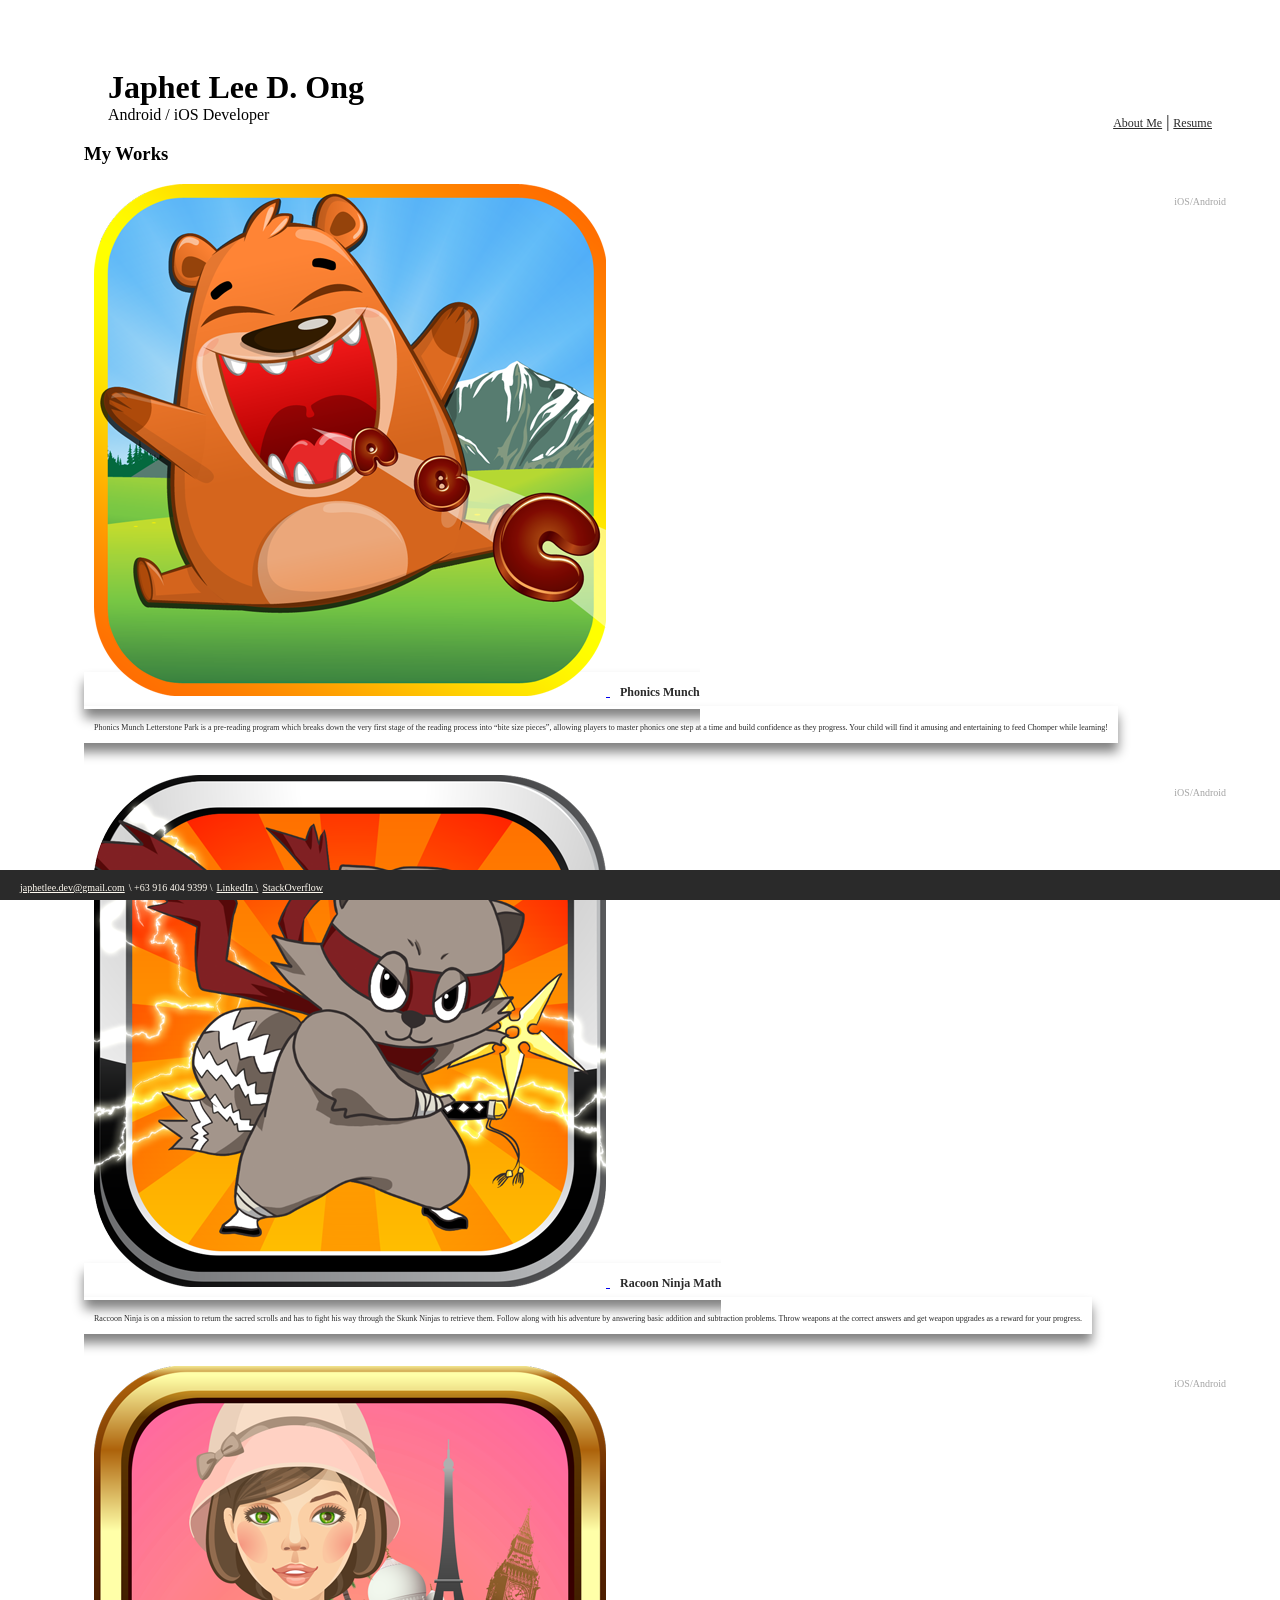
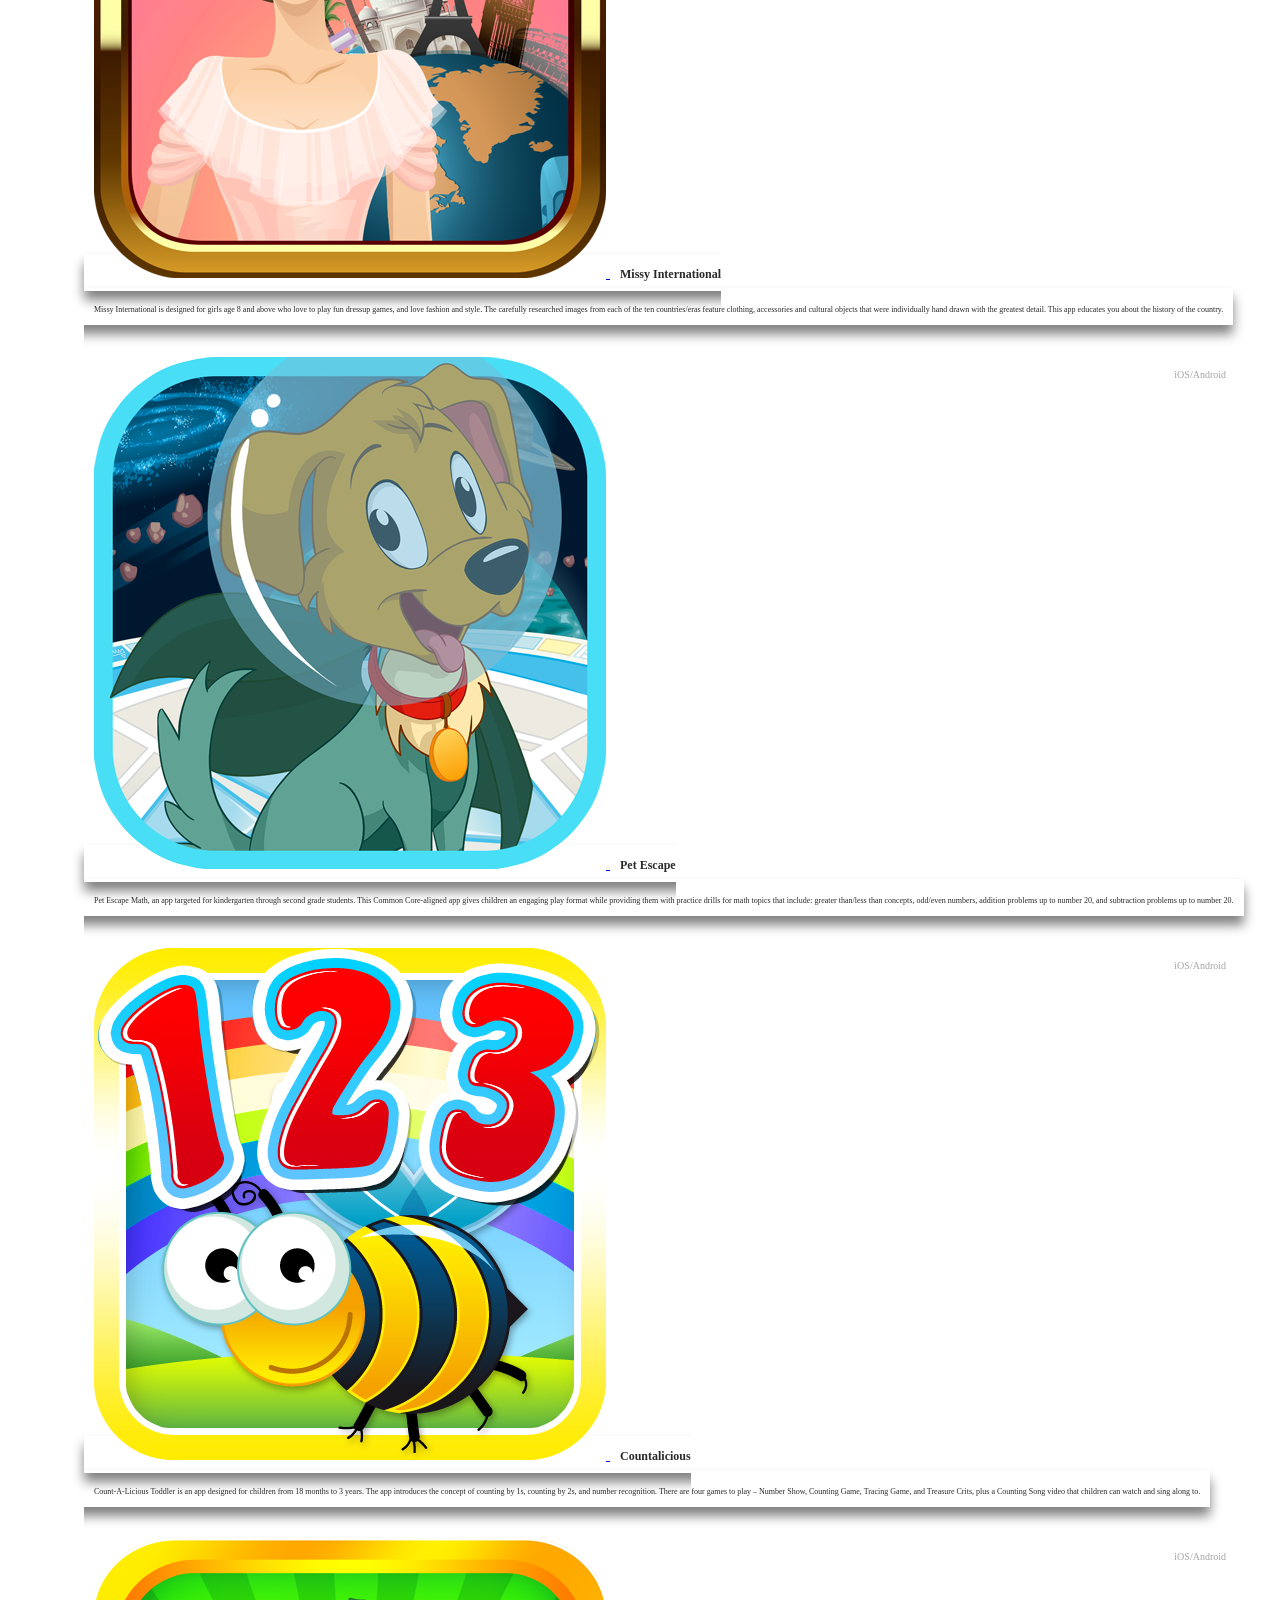
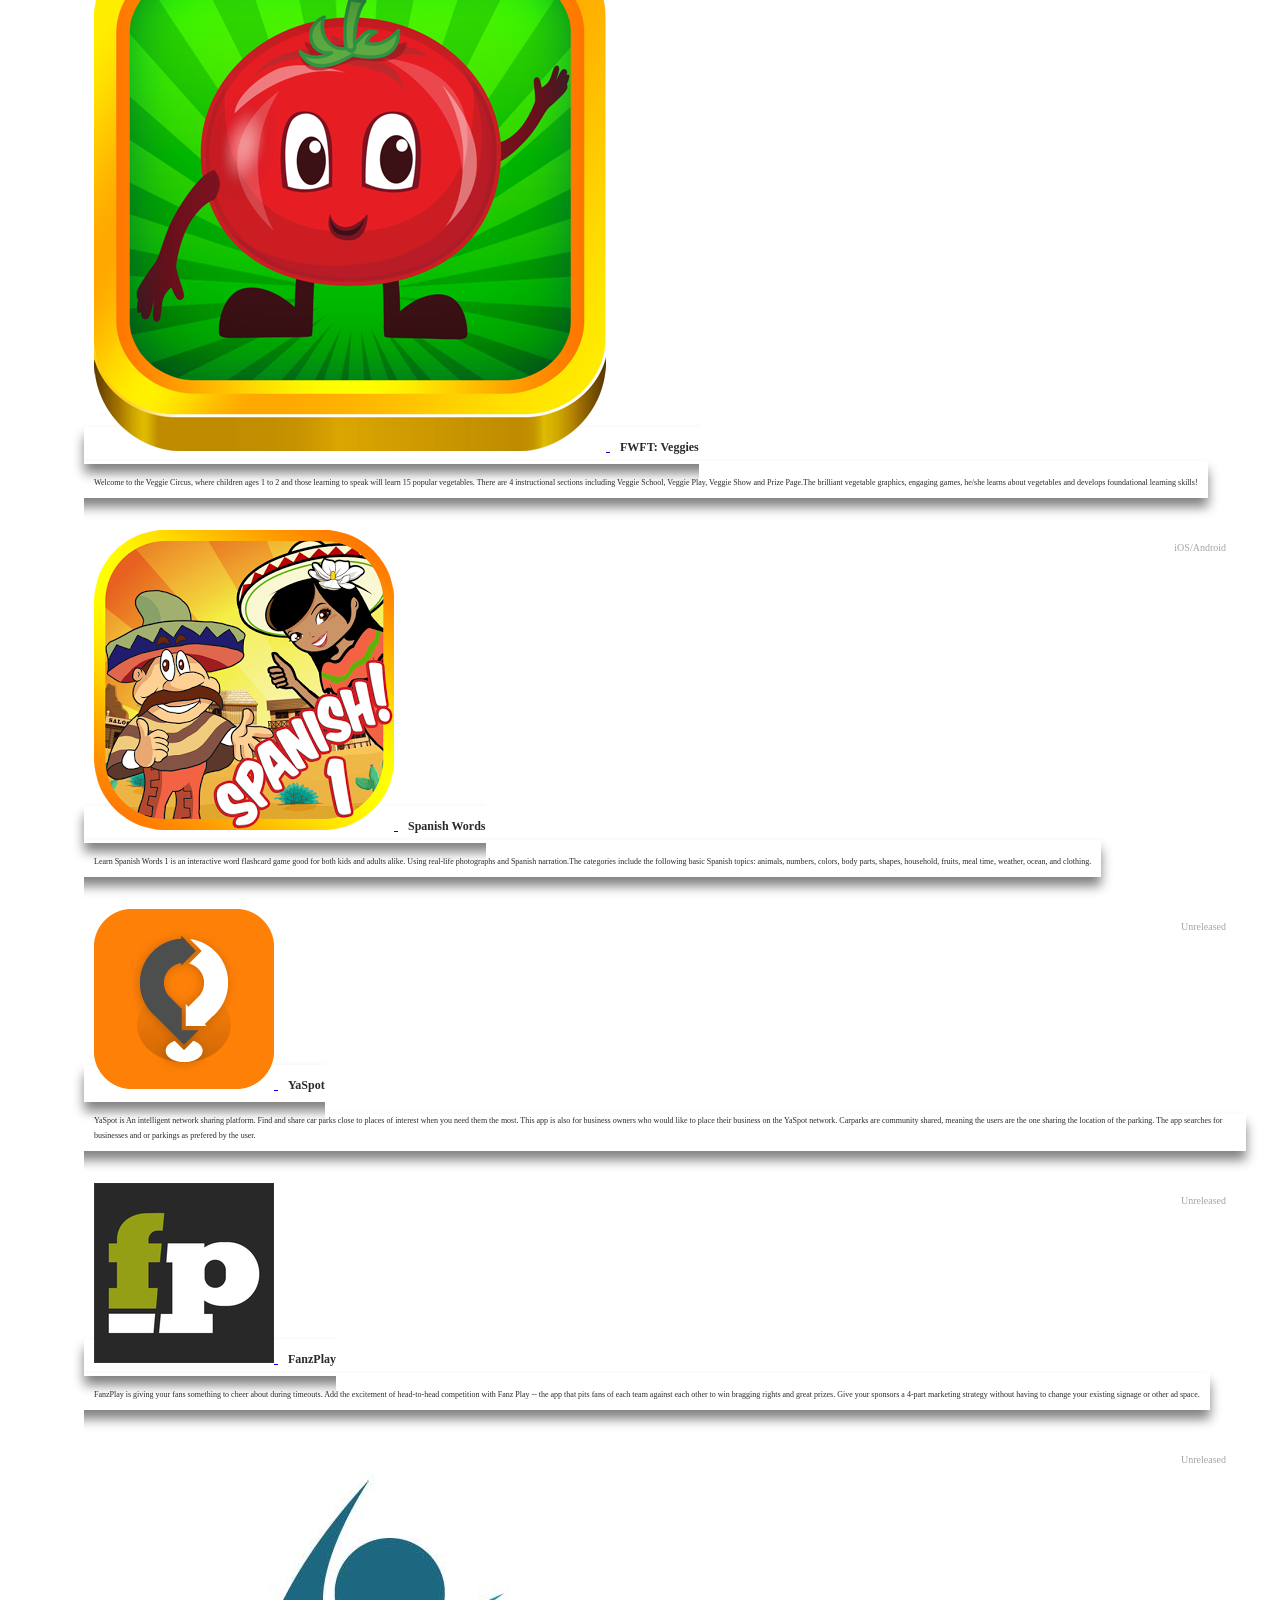
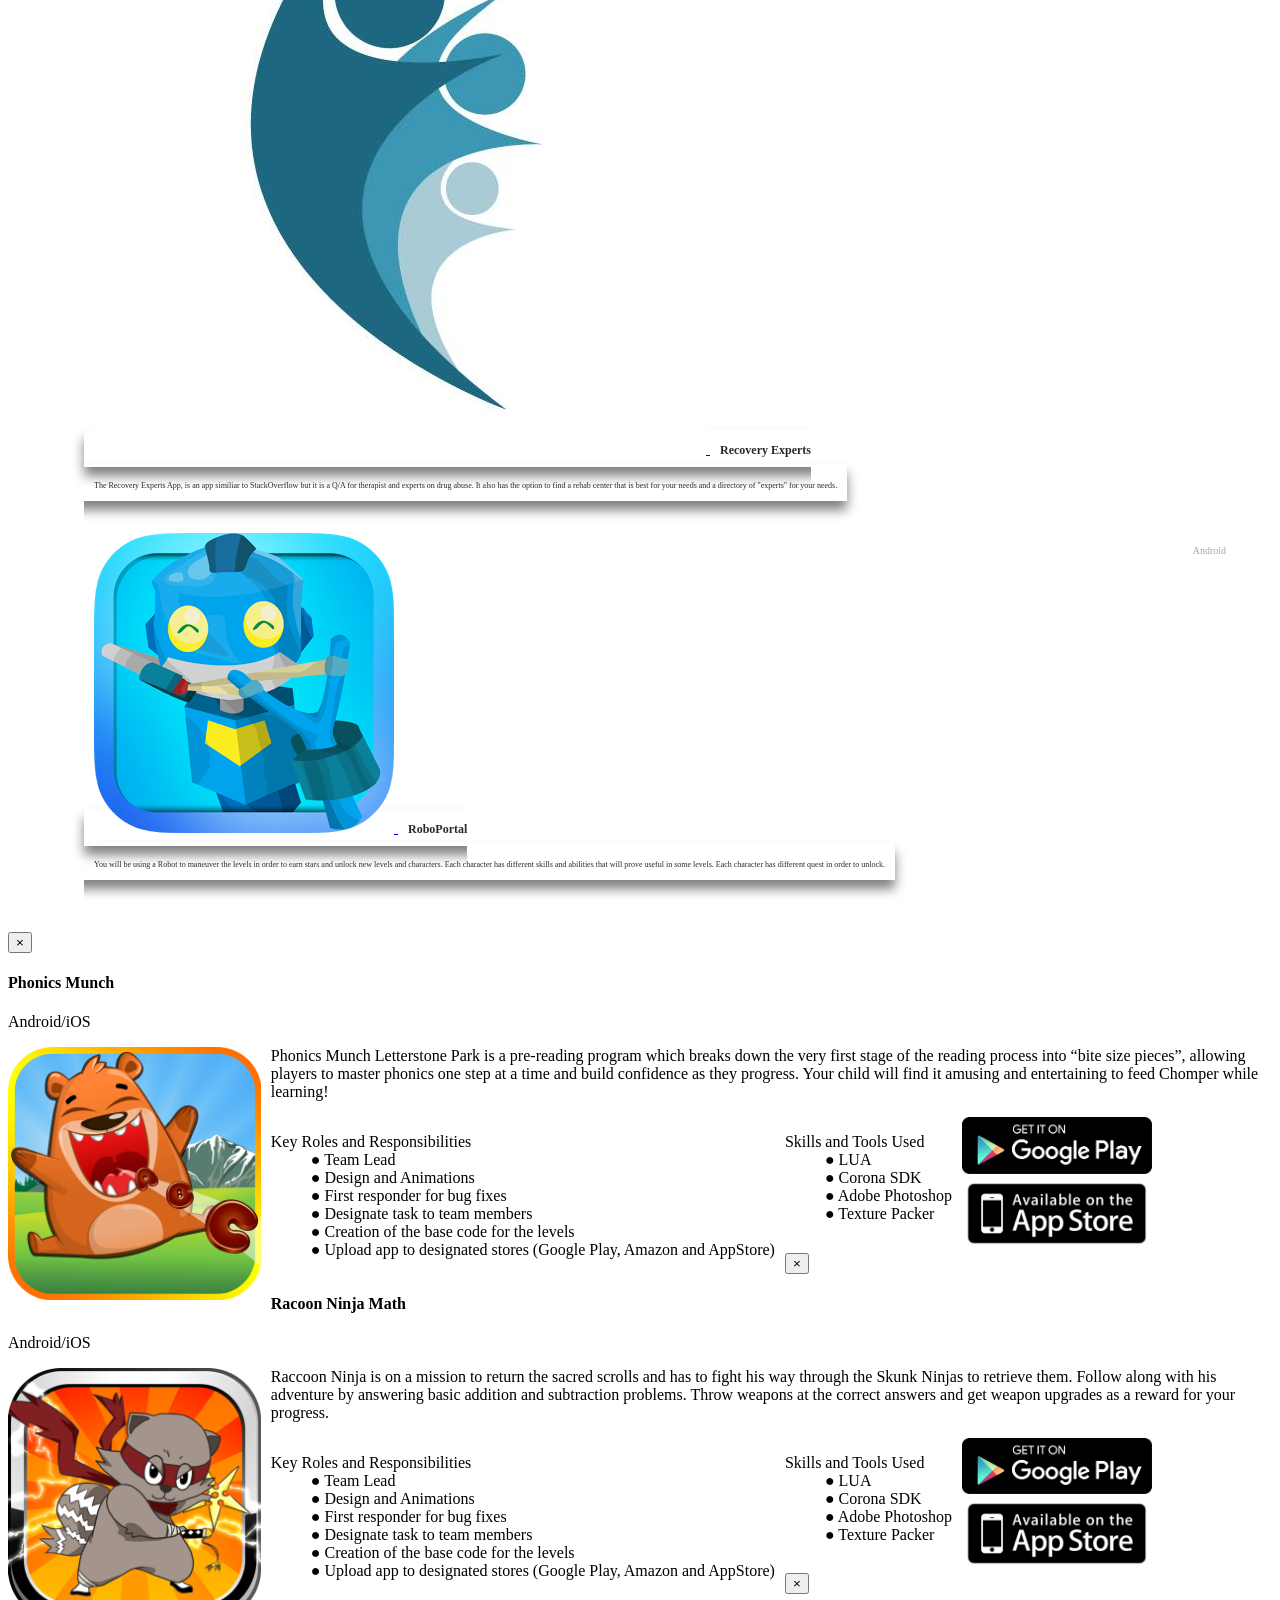
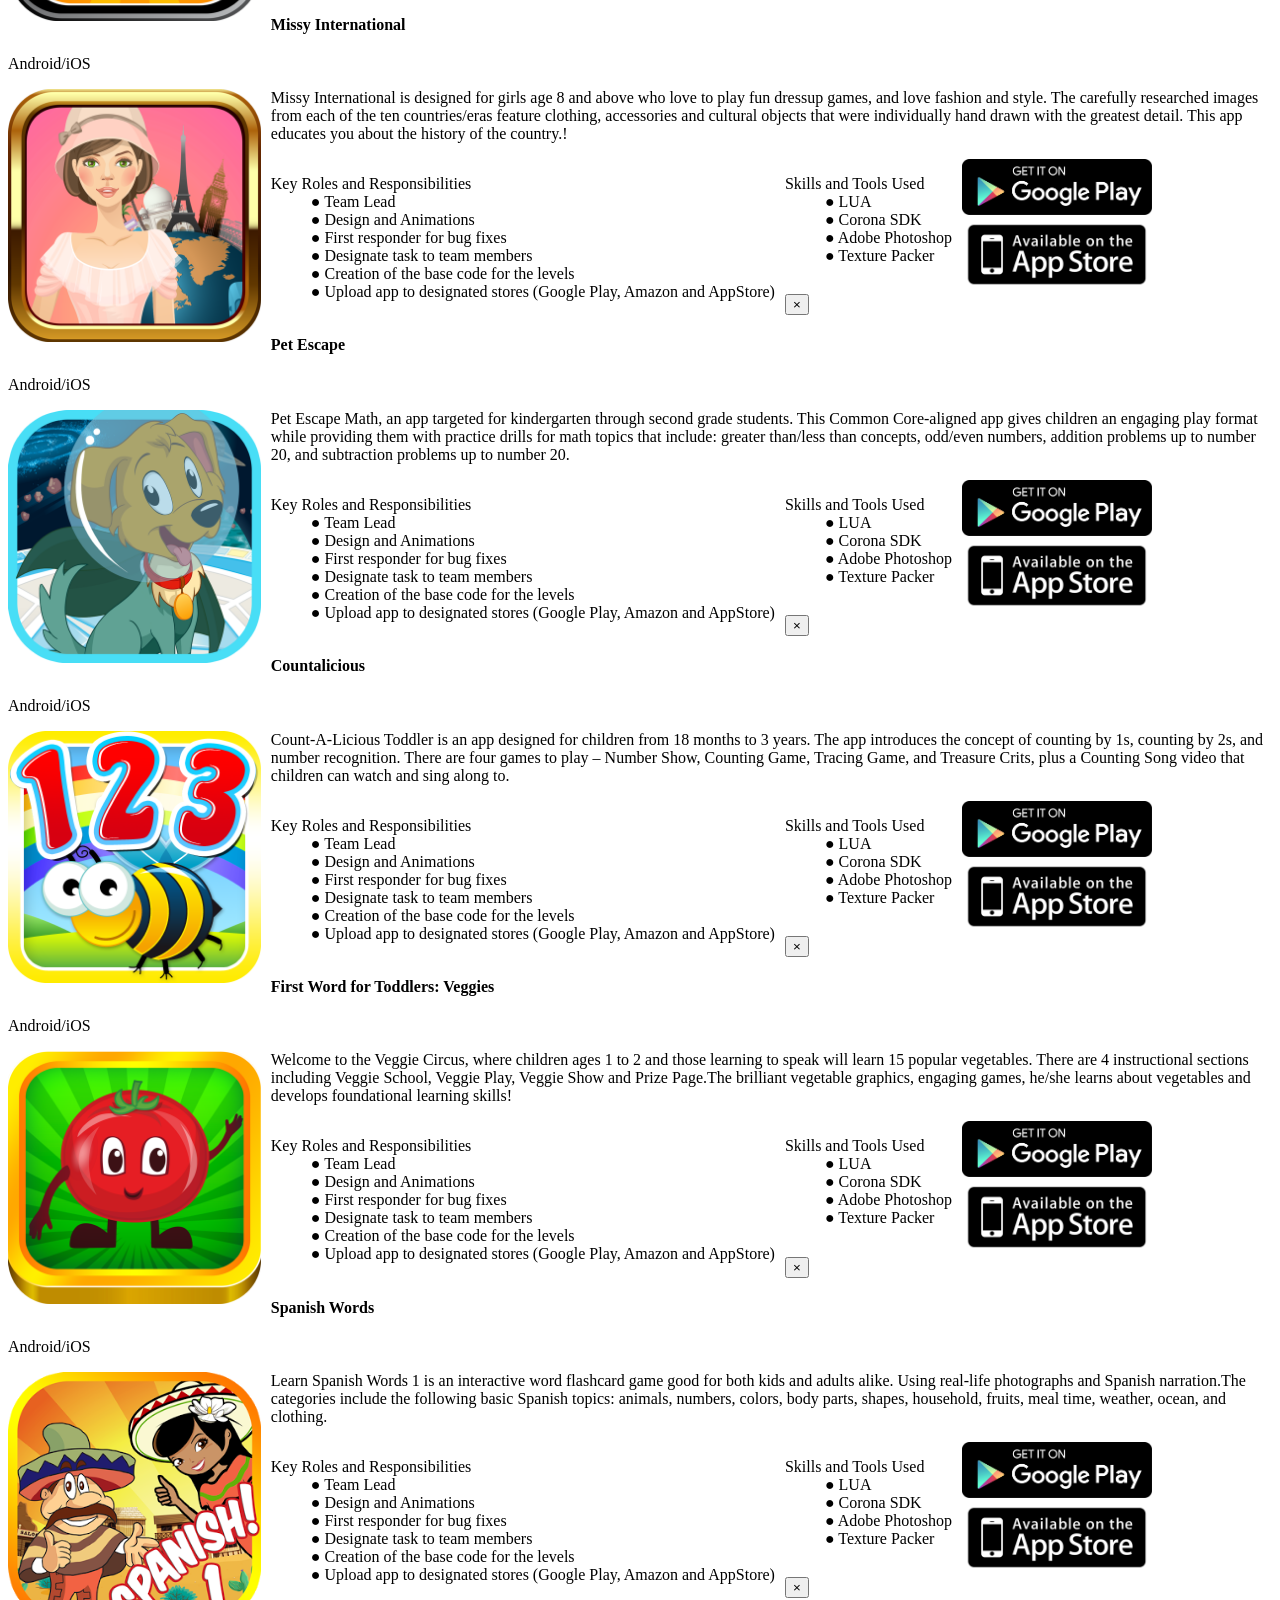
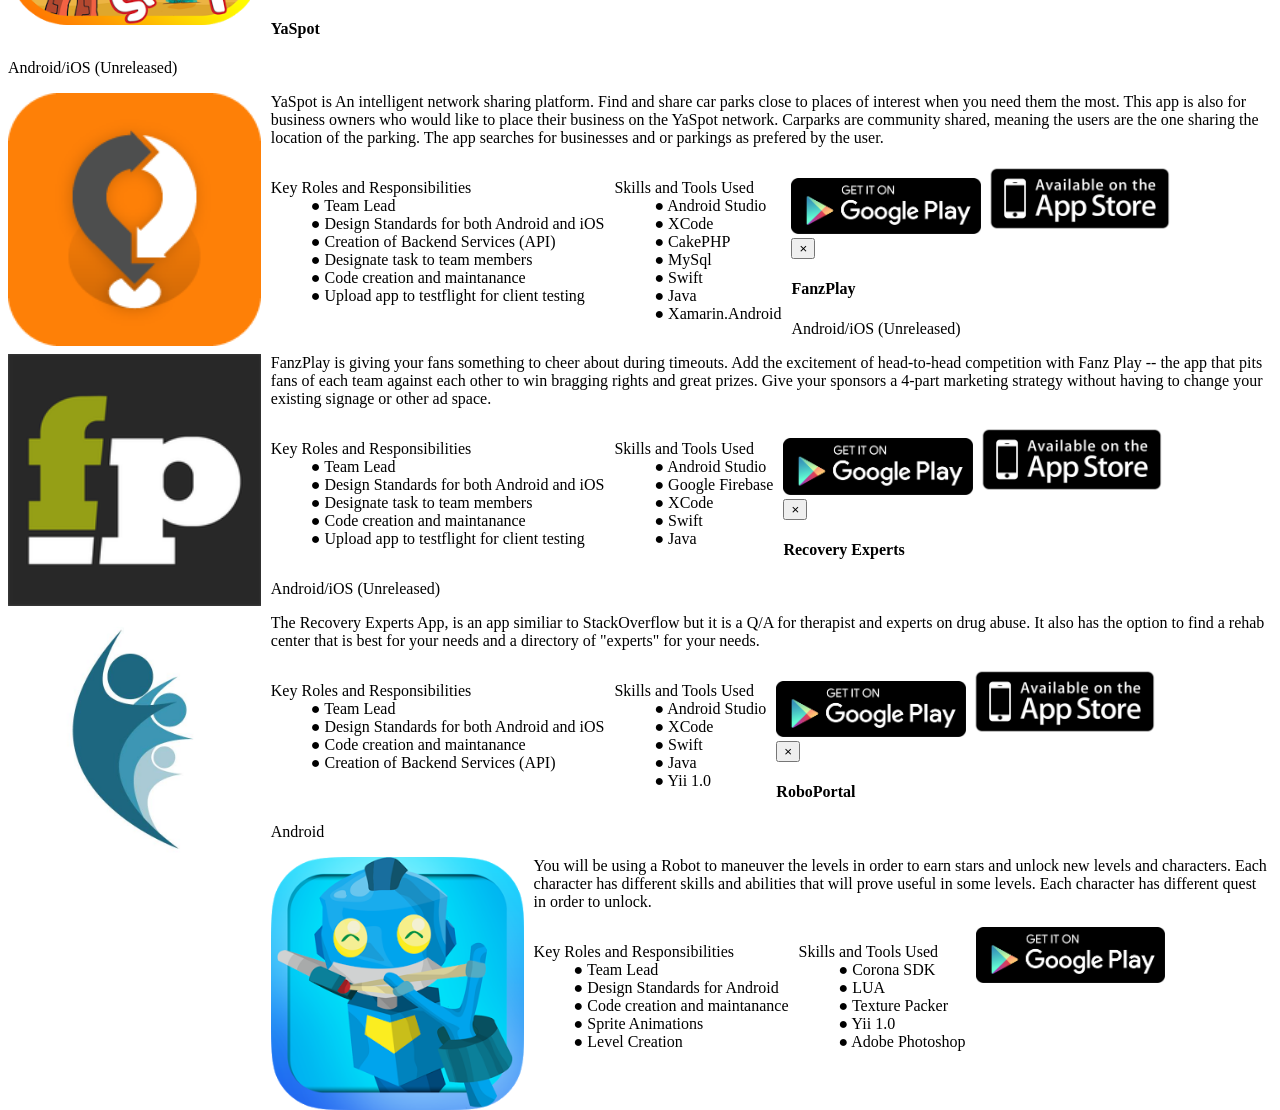
==== commit 2a6db77d: "Added Modal Views" ====
--- a/index.html
+++ b/index.html
@@ -96,7 +96,7 @@
 	            </div>
 
 	            <div class="col-lg-3 col-md-4 col-xs-6 thumb">
-	                <a class="thumbnail" href="#" style="box-shadow: 0px 9px 12px 0px grey; border: 0px solid #ddd; padding: 10px;">
+	                <a class="thumbnail" data-toggle="modal" href="#pm-modal" style="box-shadow: 0px 9px 12px 0px grey; border: 0px solid #ddd; padding: 10px;">
 	                    <img class="img-responsive" src="img/phonics_munch.png" alt="phonics_munch">
 	                    <p class="thumb">Phonics Munch</p> 
 	                    <p class="thumb-dev">iOS/Android</p>
@@ -104,7 +104,7 @@
 	                </a>
 	            </div>
 	            <div class="col-lg-3 col-md-4 col-xs-6 thumb">
-                	<a class="thumbnail" href="#" style="box-shadow: 0px 9px 12px 0px grey; border: 0px solid #ddd; padding: 10px;">
+                	<a class="thumbnail"  data-toggle="modal" href="#rn-modal" style="box-shadow: 0px 9px 12px 0px grey; border: 0px solid #ddd; padding: 10px;">
 	                    <img class="img-responsive" src="img/racoon_ninja.png" alt="racoon_ninja">
 	                    <p class="thumb">Racoon Ninja Math</p> 
 	                    <p class="thumb-dev">iOS/Android</p>
@@ -112,7 +112,7 @@
 	                </a>
 	            </div>
 	            <div class="col-lg-3 col-md-4 col-xs-6 thumb">
-                	<a class="thumbnail" href="#" style="box-shadow: 0px 9px 12px 0px grey; border: 0px solid #ddd; padding: 10px;">
+                	<a class="thumbnail" data-toggle="modal" href="#mi-modal" style="box-shadow: 0px 9px 12px 0px grey; border: 0px solid #ddd; padding: 10px;">
 	                    <img class="img-responsive" src="img/missy_inter.png" alt="missy_inter">
 	                    <p class="thumb">Missy International</p> 
 	                    <p class="thumb-dev">iOS/Android</p>
@@ -120,7 +120,7 @@
 	                </a>
 	            </div>
 	            <div class="col-lg-3 col-md-4 col-xs-6 thumb">
-                	<a class="thumbnail" href="#" style="box-shadow: 0px 9px 12px 0px grey; border: 0px solid #ddd; padding: 10px;">
+                	<a class="thumbnail" data-toggle="modal" href="#pe-modal" style="box-shadow: 0px 9px 12px 0px grey; border: 0px solid #ddd; padding: 10px;">
 	                    <img class="img-responsive" src="img/pet_escape.png" alt="pet_escape">
 	                    <p class="thumb">Pet Escape</p> 
 	                    <p class="thumb-dev">iOS/Android</p>
@@ -128,7 +128,7 @@
 	                </a>
 	            </div>
 	            <div class="col-lg-3 col-md-4 col-xs-6 thumb">
-                	<a class="thumbnail" href="#" style="box-shadow: 0px 9px 12px 0px grey; border: 0px solid #ddd; padding: 10px;">
+                	<a class="thumbnail" data-toggle="modal" href="#cl-modal" style="box-shadow: 0px 9px 12px 0px grey; border: 0px solid #ddd; padding: 10px;">
 	                    <img class="img-responsive" src="img/counta_licious.png" alt="counta_licious">
 	                    <p class="thumb">Countalicious</p> 
 	                    <p class="thumb-dev">iOS/Android</p>
@@ -136,7 +136,7 @@
 	                </a>
 	            </div>
 	           	<div class="col-lg-3 col-md-4 col-xs-6 thumb">
-                	<a class="thumbnail" href="#" style="box-shadow: 0px 9px 12px 0px grey; border: 0px solid #ddd; padding: 10px;">
+                	<a class="thumbnail" data-toggle="modal" href="#fwt-modal" style="box-shadow: 0px 9px 12px 0px grey; border: 0px solid #ddd; padding: 10px;">
 	                    <img class="img-responsive" src="img/veggies.png" alt="veggies">
 	                    <p class="thumb">FWFT: Veggies</p> 
 	                    <p class="thumb-dev">iOS/Android</p>
@@ -144,7 +144,7 @@
 	                </a>
 	            </div>
 	            <div class="col-lg-3 col-md-4 col-xs-6 thumb">
-               	<a class="thumbnail" href="#" style="box-shadow: 0px 9px 12px 0px grey; border: 0px solid #ddd; padding: 10px;">
+               	<a class="thumbnail" data-toggle="modal" href="#sp-modal" style="box-shadow: 0px 9px 12px 0px grey; border: 0px solid #ddd; padding: 10px;">
 	                    <img class="img-responsive" src="img/spanish.png" alt="spanish">
 	                    <p class="thumb">Spanish Words</p> 
 	                    <p class="thumb-dev">iOS/Android</p>
@@ -152,7 +152,7 @@
 	                </a>
 	            </div>
 	            <div class="col-lg-3 col-md-4 col-xs-6 thumb">
-               		<a class="thumbnail" href="#" style="box-shadow: 0px 9px 12px 0px grey; border: 0px solid #ddd; padding: 10px;">
+               		<a class="thumbnail" data-toggle="modal" href="#yp-modal" style="box-shadow: 0px 9px 12px 0px grey; border: 0px solid #ddd; padding: 10px;">
 	                    <img class="img-responsive" src="img/yaspot.png" alt="yaspot">
 	                    <p class="thumb">YaSpot</p> 
 	                    <p class="thumb-dev">Unreleased</p>
@@ -160,7 +160,7 @@
 	                </a>
 	            </div>
 	            <div class="col-lg-3 col-md-4 col-xs-6 thumb">
-               		<a class="thumbnail" href="#" style="box-shadow: 0px 9px 12px 0px grey; border: 0px solid #ddd; padding: 10px;">
+               		<a class="thumbnail" data-toggle="modal" href="#fp-modal"  style="box-shadow: 0px 9px 12px 0px grey; border: 0px solid #ddd; padding: 10px;">
 	                    <img class="img-responsive" src="img/fanzplay.png" alt="fanzplay">
 	                    <p class="thumb">FanzPlay</p> 
 	                    <p class="thumb-dev">Unreleased</p>
@@ -168,7 +168,7 @@
 	                </a>
 	            </div>
 	            <div class="col-lg-3 col-md-4 col-xs-6 thumb">
-               		<a class="thumbnail" href="#" style="box-shadow: 0px 9px 12px 0px grey; border: 0px solid #ddd; padding: 10px;">
+               		<a class="thumbnail" data-toggle="modal" href="#re-modal"  style="box-shadow: 0px 9px 12px 0px grey; border: 0px solid #ddd; padding: 10px;">
 	                    <img class="img-responsive" src="img/re_app.jpg" alt="re_app">
 	                    <p class="thumb">Recovery Experts</p> 
 	                    <p class="thumb-dev">Unreleased</p>
@@ -176,7 +176,7 @@
 	                </a>
 	            </div>
 	            <div class="col-lg-3 col-md-4 col-xs-6 thumb">
-                	<a class="thumbnail" href="#" style="box-shadow: 0px 9px 12px 0px grey; border: 0px solid #ddd; padding: 10px;">
+                	<a class="thumbnail" data-toggle="modal" href="#rp-modal"  style="box-shadow: 0px 9px 12px 0px grey; border: 0px solid #ddd; padding: 10px;">
 	                    <img class="img-responsive" src="img/robo_portal.png" alt="counta_licious">
 	                    <p class="thumb">RoboPortal</p> 
 	                    <p class="thumb-dev">Android</p>
@@ -190,6 +190,490 @@
 
     </div>
     <!-- /#wrapper -->
+
+    <!-- Phonics Munch Modal -->
+    <div id= pm-modal class="modal fade" role="dialog">
+    	<div class="modal-dialog modal-lg">
+    		<div class="modal-content">
+    			<div class="modal-header">
+    				<button type="button" class="close" data-dismiss="modal">&times;</button>
+    				<h4 class="modal-title">Phonics Munch</h4>
+    				<p class="small">Android/iOS</p>
+    			</div>
+    			<div class="modal-body">
+    				<div  class="clearfix content-heading" >
+    					<img src="img/phonics_munch.png" alt="Phonics Munch" class="img-responsive-modal"> 
+       					<p>Phonics Munch Letterstone Park is a pre-reading program which breaks down the very first stage of the reading process into “bite size pieces”, allowing players to master phonics one step at a time and build confidence as they progress. Your child will find it amusing and entertaining to feed Chomper while learning!</p>
+       					<div class="clearfix content-heading">
+       					    <dl class="modal-skills">
+	       						<dt>Key Roles and Responsibilities</dt>
+	       						<dd> &#9679; Team Lead</dd>
+	       						<dd> &#9679; Design and Animations</dd>
+	       						<dd> &#9679; First responder for bug fixes</dd>
+	       						<dd> &#9679; Designate task to team members</dd>
+	       						<dd> &#9679; Creation of the base code for the levels </dd>
+	       						<dd> &#9679; Upload app to designated stores (Google Play, Amazon and AppStore) </dd>
+
+	       					</dl>
+	       					<dl class="modal-skills">
+	       						<dt>Skills and Tools Used</dt>
+	       						<dd> &#9679; LUA</dd>
+	       						<dd> &#9679; Corona SDK</dd>
+	       						<dd> &#9679; Adobe Photoshop</dd>
+	       						<dd> &#9679; Texture Packer</dd>
+	       					</dl>
+       					</div>
+
+    				</div>
+
+     			</div>
+     			<div class="modal-footer">
+    				<a href="https://play.google.com/store/apps/details?id=com.brainsterapps.google.phonicsmunch&hl=en" target= "_blank"> <img src="img/gplay.png" class="gplay-modal"> </a>
+    				<a href="https://itunes.apple.com/us/app/phonics-munch-letterstone-park/id648170659?mt=8" target= "_blank"> <img src="img/appstore.png" class="gplay-modal"> </a>
+     			</div>
+    		</div>
+    	</div>
+    </div>
+
+    <!-- Racoon Ninja Modal -->
+    <div id= rn-modal class="modal fade" role="dialog">
+    	<div class="modal-dialog modal-lg">
+    		<div class="modal-content">
+    			<div class="modal-header">
+    				<button type="button" class="close" data-dismiss="modal">&times;</button>
+    				<h4 class="modal-title">Racoon Ninja Math</h4>
+    				<p class="small">Android/iOS</p>
+    			</div>
+    			<div class="modal-body">
+    				<div  class="clearfix content-heading" >
+    					<img src="img/racoon_ninja.png" alt="Phonics Munch" class="img-responsive-modal"> 
+       					<p>Raccoon Ninja is on a mission to return the sacred scrolls and has to fight his way through the Skunk Ninjas to retrieve them. Follow along with his adventure by answering basic addition and subtraction problems. Throw weapons at the correct answers and get weapon upgrades as a reward for your progress.</p>
+       					<div class="clearfix content-heading">
+       					    <dl class="modal-skills">
+	       						<dt>Key Roles and Responsibilities</dt>
+	       						<dd> &#9679; Team Lead</dd>
+	       						<dd> &#9679; Design and Animations</dd>
+	       						<dd> &#9679; First responder for bug fixes</dd>
+	       						<dd> &#9679; Designate task to team members</dd>
+	       						<dd> &#9679; Creation of the base code for the levels </dd>
+	       						<dd> &#9679; Upload app to designated stores (Google Play, Amazon and AppStore) </dd>
+	       					</dl>
+	       					<dl class="modal-skills">
+	       						<dt>Skills and Tools Used</dt>
+	       						<dd> &#9679; LUA</dd>
+	       						<dd> &#9679; Corona SDK</dd>
+	       						<dd> &#9679; Adobe Photoshop</dd>
+	       						<dd> &#9679; Texture Packer</dd>
+	       					</dl>
+       					</div>
+
+    				</div>
+
+     			</div>
+     			<div class="modal-footer">
+    				<a href="https://play.google.com/store/apps/details?id=com.brainsterapps.google.raccooninjamath&hl=en" target= "_blank"> <img src="img/gplay.png" class="gplay-modal"> </a>
+    				<a href="https://itunes.apple.com/us/app/raccoon-ninja-addition-subtraction-games-problems-for/id770562233?mt=8" target= "_blank"> <img src="img/appstore.png" class="gplay-modal"> </a>
+     			</div>
+    		</div>
+    	</div>
+    </div>
+
+    <!-- Missy International Modal -->
+    <div id= mi-modal class="modal fade" role="dialog">
+    	<div class="modal-dialog modal-lg">
+    		<div class="modal-content">
+    			<div class="modal-header">
+    				<button type="button" class="close" data-dismiss="modal">&times;</button>
+    				<h4 class="modal-title">Missy International</h4>
+    				<p class="small">Android/iOS</p>
+    			</div>
+    			<div class="modal-body">
+    				<div  class="clearfix content-heading" >
+    					<img src="img/missy_inter.png" alt="Missy International" class="img-responsive-modal"> 
+       					<p>Missy International is designed for girls age 8 and above who love to play fun dressup games, and love fashion and style.  The carefully researched images from each of the ten countries/eras feature clothing, accessories and cultural objects that were individually hand drawn with the greatest detail. This app educates you about the history of the country.!</p>
+       					<div class="clearfix content-heading">
+       					    <dl class="modal-skills">
+	       						<dt>Key Roles and Responsibilities</dt>
+	       						<dd> &#9679; Team Lead</dd>
+	       						<dd> &#9679; Design and Animations</dd>
+	       						<dd> &#9679; First responder for bug fixes</dd>
+	       						<dd> &#9679; Designate task to team members</dd>
+	       						<dd> &#9679; Creation of the base code for the levels </dd>
+	       						<dd> &#9679; Upload app to designated stores (Google Play, Amazon and AppStore) </dd>
+
+	       					</dl>
+	       					<dl class="modal-skills">
+	       						<dt>Skills and Tools Used</dt>
+	       						<dd> &#9679; LUA</dd>
+	       						<dd> &#9679; Corona SDK</dd>
+	       						<dd> &#9679; Adobe Photoshop</dd>
+	       						<dd> &#9679; Texture Packer</dd>
+	       					</dl>
+       					</div>
+
+    				</div>
+
+     			</div>
+     			<div class="modal-footer">
+    				<a href="https://play.google.com/store/apps/details?id=com.brainsterapps.google.missyinternational&hl=en" target= "_blank"> <img src="img/gplay.png" class="gplay-modal"> </a>
+    				<a href="https://itunes.apple.com/us/app/dressing-up-missy-international-beauty-fashion-show/id772775355?mt=8" target= "_blank"> <img src="img/appstore.png" class="gplay-modal"> </a>
+     			</div>
+    		</div>
+    	</div>
+    </div>
+
+    <!-- Pet Escape Modal -->
+    <div id= pe-modal class="modal fade" role="dialog">
+    	<div class="modal-dialog modal-lg">
+    		<div class="modal-content">
+    			<div class="modal-header">
+    				<button type="button" class="close" data-dismiss="modal">&times;</button>
+    				<h4 class="modal-title">Pet Escape</h4>
+    				<p class="small">Android/iOS</p>
+    			</div>
+    			<div class="modal-body">
+    				<div  class="clearfix content-heading" >
+    					<img src="img/pet_escape.png" alt="Pet Escape" class="img-responsive-modal"> 
+       					<p>Pet Escape Math, an app targeted for kindergarten through second grade students. This Common Core-aligned app gives children an engaging play format while providing them with practice drills for math topics that include: greater than/less than concepts, odd/even numbers, addition problems up to number 20, and subtraction problems up to number 20.</p>
+       					<div class="clearfix content-heading">
+       					    <dl class="modal-skills">
+	       						<dt>Key Roles and Responsibilities</dt>
+	       						<dd> &#9679; Team Lead</dd>
+	       						<dd> &#9679; Design and Animations</dd>
+	       						<dd> &#9679; First responder for bug fixes</dd>
+	       						<dd> &#9679; Designate task to team members</dd>
+	       						<dd> &#9679; Creation of the base code for the levels </dd>
+	       						<dd> &#9679; Upload app to designated stores (Google Play, Amazon and AppStore) </dd>
+
+	       					</dl>
+	       					<dl class="modal-skills">
+	       						<dt>Skills and Tools Used</dt>
+	       						<dd> &#9679; LUA</dd>
+	       						<dd> &#9679; Corona SDK</dd>
+	       						<dd> &#9679; Adobe Photoshop</dd>
+	       						<dd> &#9679; Texture Packer</dd>
+	       					</dl>
+       					</div>
+
+    				</div>
+
+     			</div>
+     			<div class="modal-footer">
+    				<a href="https://play.google.com/store/apps/details?id=com.brainsterapps.google.petescape2&hl=en" target= "_blank"> <img src="img/gplay.png" class="gplay-modal"> </a>
+    				<a href="https://itunes.apple.com/us/app/pet-escape-math-1-math-basics-for-kindergarten-to-2nd-grade/id877906602?mt=8" target= "_blank"> <img src="img/appstore.png" class="gplay-modal"> </a>
+     			</div>
+    		</div>
+    	</div>
+    </div>
+
+    <!-- Countalicious Modal -->
+    <div id= cl-modal class="modal fade" role="dialog">
+    	<div class="modal-dialog modal-lg">
+    		<div class="modal-content">
+    			<div class="modal-header">
+    				<button type="button" class="close" data-dismiss="modal">&times;</button>
+    				<h4 class="modal-title">Countalicious</h4>
+    				<p class="small">Android/iOS</p>
+    			</div>
+    			<div class="modal-body">
+    				<div  class="clearfix content-heading" >
+    					<img src="img/counta_licious.png" alt="Countalicious" class="img-responsive-modal"> 
+       					<p>Count-A-Licious Toddler is an app designed for children from 18 months to 3 years. The app introduces the concept of counting by 1s, counting by 2s, and number recognition. There are four games to play – Number Show, Counting Game, Tracing Game, and Treasure Crits, plus a Counting Song video that children can watch and sing along to.</p>
+       					<div class="clearfix content-heading">
+       					    <dl class="modal-skills">
+	       						<dt>Key Roles and Responsibilities</dt>
+	       						<dd> &#9679; Team Lead</dd>
+	       						<dd> &#9679; Design and Animations</dd>
+	       						<dd> &#9679; First responder for bug fixes</dd>
+	       						<dd> &#9679; Designate task to team members</dd>
+	       						<dd> &#9679; Creation of the base code for the levels </dd>
+	       						<dd> &#9679; Upload app to designated stores (Google Play, Amazon and AppStore) </dd>
+
+	       					</dl>
+	       					<dl class="modal-skills">
+	       						<dt>Skills and Tools Used</dt>
+	       						<dd> &#9679; LUA</dd>
+	       						<dd> &#9679; Corona SDK</dd>
+	       						<dd> &#9679; Adobe Photoshop</dd>
+	       						<dd> &#9679; Texture Packer</dd>
+	       					</dl>
+       					</div>
+
+    				</div>
+
+     			</div>
+     			<div class="modal-footer">
+    				<a href="https://play.google.com/store/apps/details?id=com.brainsterapps.google.countalicious1b&hl=en" target= "_blank"> <img src="img/gplay.png" class="gplay-modal"> </a>
+    				<a href="https://itunes.apple.com/us/app/count-licious-toddler-learn-to-write-trace-numbers/id507087245?mt=8" target= "_blank"> <img src="img/appstore.png" class="gplay-modal"> </a>
+     			</div>
+    		</div>
+    	</div>
+    </div>
+
+    <!-- First Word for Toddlers Modal -->
+    <div id= fwt-modal class="modal fade" role="dialog">
+    	<div class="modal-dialog modal-lg">
+    		<div class="modal-content">
+    			<div class="modal-header">
+    				<button type="button" class="close" data-dismiss="modal">&times;</button>
+    				<h4 class="modal-title">First Word for Toddlers: Veggies</h4>
+    				<p class="small">Android/iOS</p>
+    			</div>
+    			<div class="modal-body">
+    				<div  class="clearfix content-heading" >
+    					<img src="img/veggies.png" alt="Veggies" class="img-responsive-modal"> 
+       					<p>Welcome to the Veggie Circus, where children ages 1 to 2 and those learning to speak will learn 15 popular vegetables. There are 4 instructional sections including Veggie School, Veggie Play, Veggie Show and Prize Page.The brilliant vegetable graphics, engaging games, he/she learns about vegetables and develops foundational learning skills!</p>
+       					<div class="clearfix content-heading">
+       					    <dl class="modal-skills">
+	       						<dt>Key Roles and Responsibilities</dt>
+	       						<dd> &#9679; Team Lead</dd>
+	       						<dd> &#9679; Design and Animations</dd>
+	       						<dd> &#9679; First responder for bug fixes</dd>
+	       						<dd> &#9679; Designate task to team members</dd>
+	       						<dd> &#9679; Creation of the base code for the levels </dd>
+	       						<dd> &#9679; Upload app to designated stores (Google Play, Amazon and AppStore) </dd>
+
+	       					</dl>
+	       					<dl class="modal-skills">
+	       						<dt>Skills and Tools Used</dt>
+	       						<dd> &#9679; LUA</dd>
+	       						<dd> &#9679; Corona SDK</dd>
+	       						<dd> &#9679; Adobe Photoshop</dd>
+	       						<dd> &#9679; Texture Packer</dd>
+	       					</dl>
+       					</div>
+
+    				</div>
+
+     			</div>
+     			<div class="modal-footer">
+    				<a href="https://play.google.com/store/apps/details?id=com.brainsterapps.google.firstveggieslite&hl=en" target= "_blank"> <img src="img/gplay.png" class="gplay-modal"> </a>
+    				<a href="https://itunes.apple.com/us/app/toddlers-first-words-learn-vegetables-plants-on-veggie/id672962980?mt=8" target= "_blank"> <img src="img/appstore.png" class="gplay-modal"> </a>
+     			</div>
+    		</div>
+    	</div>
+    </div>
+
+    <!-- Spanish Modal -->
+    <div id= sp-modal class="modal fade" role="dialog">
+    	<div class="modal-dialog modal-lg">
+    		<div class="modal-content">
+    			<div class="modal-header">
+    				<button type="button" class="close" data-dismiss="modal">&times;</button>
+    				<h4 class="modal-title">Spanish Words</h4>
+    				<p class="small">Android/iOS</p>
+    			</div>
+    			<div class="modal-body">
+    				<div  class="clearfix content-heading" >
+    					<img src="img/spanish.png" alt="Spanish" class="img-responsive-modal"> 
+       					<p>Learn Spanish Words 1 is an interactive word flashcard game good for both kids and adults alike. Using real-life photographs and Spanish narration.The categories include the following basic Spanish topics: animals, numbers, colors, body parts, shapes, household, fruits, meal time, weather, ocean, and clothing.</p>
+       					<div class="clearfix content-heading">
+       					    <dl class="modal-skills">
+	       						<dt>Key Roles and Responsibilities</dt>
+	       						<dd> &#9679; Team Lead</dd>
+	       						<dd> &#9679; Design and Animations</dd>
+	       						<dd> &#9679; First responder for bug fixes</dd>
+	       						<dd> &#9679; Designate task to team members</dd>
+	       						<dd> &#9679; Creation of the base code for the levels </dd>
+	       						<dd> &#9679; Upload app to designated stores (Google Play, Amazon and AppStore) </dd>
+
+	       					</dl>
+	       					<dl class="modal-skills">
+	       						<dt>Skills and Tools Used</dt>
+	       						<dd> &#9679; LUA</dd>
+	       						<dd> &#9679; Corona SDK</dd>
+	       						<dd> &#9679; Adobe Photoshop</dd>
+	       						<dd> &#9679; Texture Packer</dd>
+	       					</dl>
+       					</div>
+
+    				</div>
+
+     			</div>
+     			<div class="modal-footer">
+    				<a href="https://play.google.com/store/apps/details?id=com.firetapmobile.google.learnspanish1b" target= "_blank"> <img src="img/gplay.png" class="gplay-modal"> </a>
+    				<a href="https://itunes.apple.com/us/app/learn-spanish-words-1-free-vocabulary-lessons-flash/id730854539?mt=8" target= "_blank"> <img src="img/appstore.png" class="gplay-modal"> </a>
+     			</div>
+    		</div>
+    	</div>
+    </div>
+
+    <!-- YaSpot Modal -->
+    <div id= yp-modal class="modal fade" role="dialog">
+    	<div class="modal-dialog modal-lg">
+    		<div class="modal-content">
+    			<div class="modal-header">
+    				<button type="button" class="close" data-dismiss="modal">&times;</button>
+    				<h4 class="modal-title">YaSpot</h4>
+    				<p class="small">Android/iOS (Unreleased)</p>
+    			</div>
+    			<div class="modal-body">
+    				<div  class="clearfix content-heading" >
+    					<img src="img/yaspot.png" alt="YaSpot" class="img-responsive-modal"> 
+       					<p>YaSpot is An intelligent network sharing platform. Find and share car parks close to places of interest when you need them the most. This app is also for business owners who would like to place their business on the YaSpot network. Carparks are community shared, meaning the users are the one sharing the location of the parking. The app searches for businesses and or parkings as prefered by the user.</p>
+       					<div class="clearfix content-heading">
+       					    <dl class="modal-skills">
+	       						<dt>Key Roles and Responsibilities</dt>
+	       						<dd> &#9679; Team Lead</dd>
+	       						<dd> &#9679; Design Standards for both Android and iOS</dd>
+	       						<dd> &#9679; Creation of Backend Services (API) </dd>
+	       						<dd> &#9679; Designate task to team members</dd>
+	       						<dd> &#9679; Code creation and maintanance </dd>
+	       						<dd> &#9679; Upload app to testflight for client testing </dd>
+
+	       					</dl>
+	       					<dl class="modal-skills">
+	       						<dt>Skills and Tools Used</dt>
+	       						<dd> &#9679; Android Studio</dd>
+	       						<dd> &#9679; XCode</dd>
+	       						<dd> &#9679; CakePHP</dd>
+	       						<dd> &#9679; MySql</dd>
+	       						<dd> &#9679; Swift</dd>
+	       						<dd> &#9679; Java</dd>
+	       						<dd> &#9679; Xamarin.Android</dd>
+	       					</dl>
+       					</div>
+
+    				</div>
+
+     			</div>
+     			<div class="modal-footer">
+		 			<img src="img/gplay.png" class="gplay-modal">
+		 			<img src="img/appstore.png" class="gplay-modal">
+     			</div>
+    		</div>
+    	</div>
+    </div>
+
+    <!-- FanzPlay Modal -->
+    <div id= fp-modal class="modal fade" role="dialog">
+    	<div class="modal-dialog modal-lg">
+    		<div class="modal-content">
+    			<div class="modal-header">
+    				<button type="button" class="close" data-dismiss="modal">&times;</button>
+    				<h4 class="modal-title">FanzPlay</h4>
+    				<p class="small">Android/iOS (Unreleased)</p>
+    			</div>
+    			<div class="modal-body">
+    				<div  class="clearfix content-heading" >
+    					<img src="img/fanzplay.png" alt="FanzPlay" class="img-responsive-modal"> 
+       					<p>FanzPlay is giving your fans something to cheer about during timeouts. Add the excitement of head-to-head competition with Fanz Play -- the app that pits fans of each team against each other to win bragging rights and great prizes. Give your sponsors a 4-part marketing strategy without having to change your existing signage or other ad space.</p>
+       					<div class="clearfix content-heading">
+       					    <dl class="modal-skills">
+	       						<dt>Key Roles and Responsibilities</dt>
+	       						<dd> &#9679; Team Lead</dd>
+	       						<dd> &#9679; Design Standards for both Android and iOS</dd>
+	       						<dd> &#9679; Designate task to team members</dd>
+	       						<dd> &#9679; Code creation and maintanance </dd>
+	       						<dd> &#9679; Upload app to testflight for client testing </dd>
+
+	       					</dl>
+	       					<dl class="modal-skills">
+	       						<dt>Skills and Tools Used</dt>
+	       						<dd> &#9679; Android Studio</dd>
+	       						<dd> &#9679; Google Firebase</dd>
+	       						<dd> &#9679; XCode</dd>
+	       						<dd> &#9679; Swift</dd>
+	       						<dd> &#9679; Java</dd>
+	       					</dl>
+       					</div>
+
+    				</div>
+
+     			</div>
+     			<div class="modal-footer">
+		 			<img src="img/gplay.png" class="gplay-modal">
+		 			<img src="img/appstore.png" class="gplay-modal">
+     			</div>
+    		</div>
+    	</div>
+    </div>
+
+    <!-- Recovery Experts Modal -->
+    <div id= re-modal class="modal fade" role="dialog">
+    	<div class="modal-dialog modal-lg">
+    		<div class="modal-content">
+    			<div class="modal-header">
+    				<button type="button" class="close" data-dismiss="modal">&times;</button>
+    				<h4 class="modal-title">Recovery Experts</h4>
+    				<p class="small">Android/iOS (Unreleased)</p>
+    			</div>
+    			<div class="modal-body">
+    				<div  class="clearfix content-heading" >
+    					<img src="img/re_app.jpg" alt="Recovery Experts" class="img-responsive-modal"> 
+       					<p>The Recovery Experts App, is an app similiar to StackOverflow but it is a Q/A for therapist and experts on drug abuse. It also has the option to find a rehab center that is best for your needs and a directory of "experts" for your needs.</p>
+       					<div class="clearfix content-heading">
+       					    <dl class="modal-skills">
+	       						<dt>Key Roles and Responsibilities</dt>
+	       						<dd> &#9679; Team Lead</dd>
+	       						<dd> &#9679; Design Standards for both Android and iOS</dd>
+	       						<dd> &#9679; Code creation and maintanance </dd>
+	       						<dd> &#9679; Creation of Backend Services (API)</dd>
+
+	       					</dl>
+	       					<dl class="modal-skills">
+	       						<dt>Skills and Tools Used</dt>
+	       						<dd> &#9679; Android Studio</dd>
+	       						<dd> &#9679; XCode</dd>
+	       						<dd> &#9679; Swift</dd>
+	       						<dd> &#9679; Java</dd>
+	       						<dd> &#9679; Yii 1.0</dd>
+	       					</dl>
+       					</div>
+
+    				</div>
+
+     			</div>
+     			<div class="modal-footer">
+		 			<img src="img/gplay.png" class="gplay-modal">
+		 			<img src="img/appstore.png" class="gplay-modal">
+     			</div>
+    		</div>
+    	</div>
+    </div>
+
+    <!-- RoboPortal Modal -->
+    <div id= rp-modal class="modal fade" role="dialog">
+    	<div class="modal-dialog modal-lg">
+    		<div class="modal-content">
+    			<div class="modal-header">
+    				<button type="button" class="close" data-dismiss="modal">&times;</button>
+    				<h4 class="modal-title">RoboPortal</h4>
+    				<p class="small">Android</p>
+    			</div>
+    			<div class="modal-body">
+    				<div  class="clearfix content-heading" >
+    					<img src="img/robo_portal.png" alt="Recovery Experts" class="img-responsive-modal"> 
+       					<p>You will be using a Robot to maneuver the levels in order to earn stars and unlock new levels and characters. Each character has different skills and abilities that will prove useful in some levels. Each character has different quest in order to unlock.</p>
+       					<div class="clearfix content-heading">
+       					    <dl class="modal-skills">
+	       						<dt>Key Roles and Responsibilities</dt>
+	       						<dd> &#9679; Team Lead</dd>
+	       						<dd> &#9679; Design Standards for Android</dd>
+	       						<dd> &#9679; Code creation and maintanance </dd>
+	       						<dd> &#9679; Sprite Animations</dd>
+	       						<dd> &#9679; Level Creation</dd>
+
+	       					</dl>
+	       					<dl class="modal-skills">
+	       						<dt>Skills and Tools Used</dt>
+	       						<dd> &#9679; Corona SDK</dd>
+	       						<dd> &#9679; LUA</dd>
+	       						<dd> &#9679; Texture Packer</dd>
+	       						<dd> &#9679; Yii 1.0</dd>
+	       						<dd> &#9679; Adobe Photoshop</dd>
+	       					</dl>
+       					</div>
+
+    				</div>
+
+     			</div>
+     			<div class="modal-footer">
+					<a href="https://play.google.com/store/apps/details?id=com.digitizedmarketing.roboportal&hl=en" target= "_blank"> <img src="img/gplay.png" class="gplay-modal"> </a>
+     			</div>
+    		</div>
+    	</div>
+    </div>
 
     <!-- jQuery (necessary for Bootstrap's JavaScript plugins) -->
     <script src="https://ajax.googleapis.com/ajax/libs/jquery/1.12.4/jquery.min.js"></script>
--- a/css/main.css
+++ b/css/main.css
@@ -170,3 +170,19 @@
 	margin-right: 10px;
     margin-left: 10px;
 }
+
+.img-responsive-modal {
+	float: left;
+    width:20%; /* This value will depend on what size you want for your loading image, let's say it's 50px */
+    height: 20%;
+    padding-right: 10px;
+}
+
+.modal-skills{
+	float: left;
+	padding-right: 10px;
+}
+
+.gplay-modal{
+	width: 15%;
+}
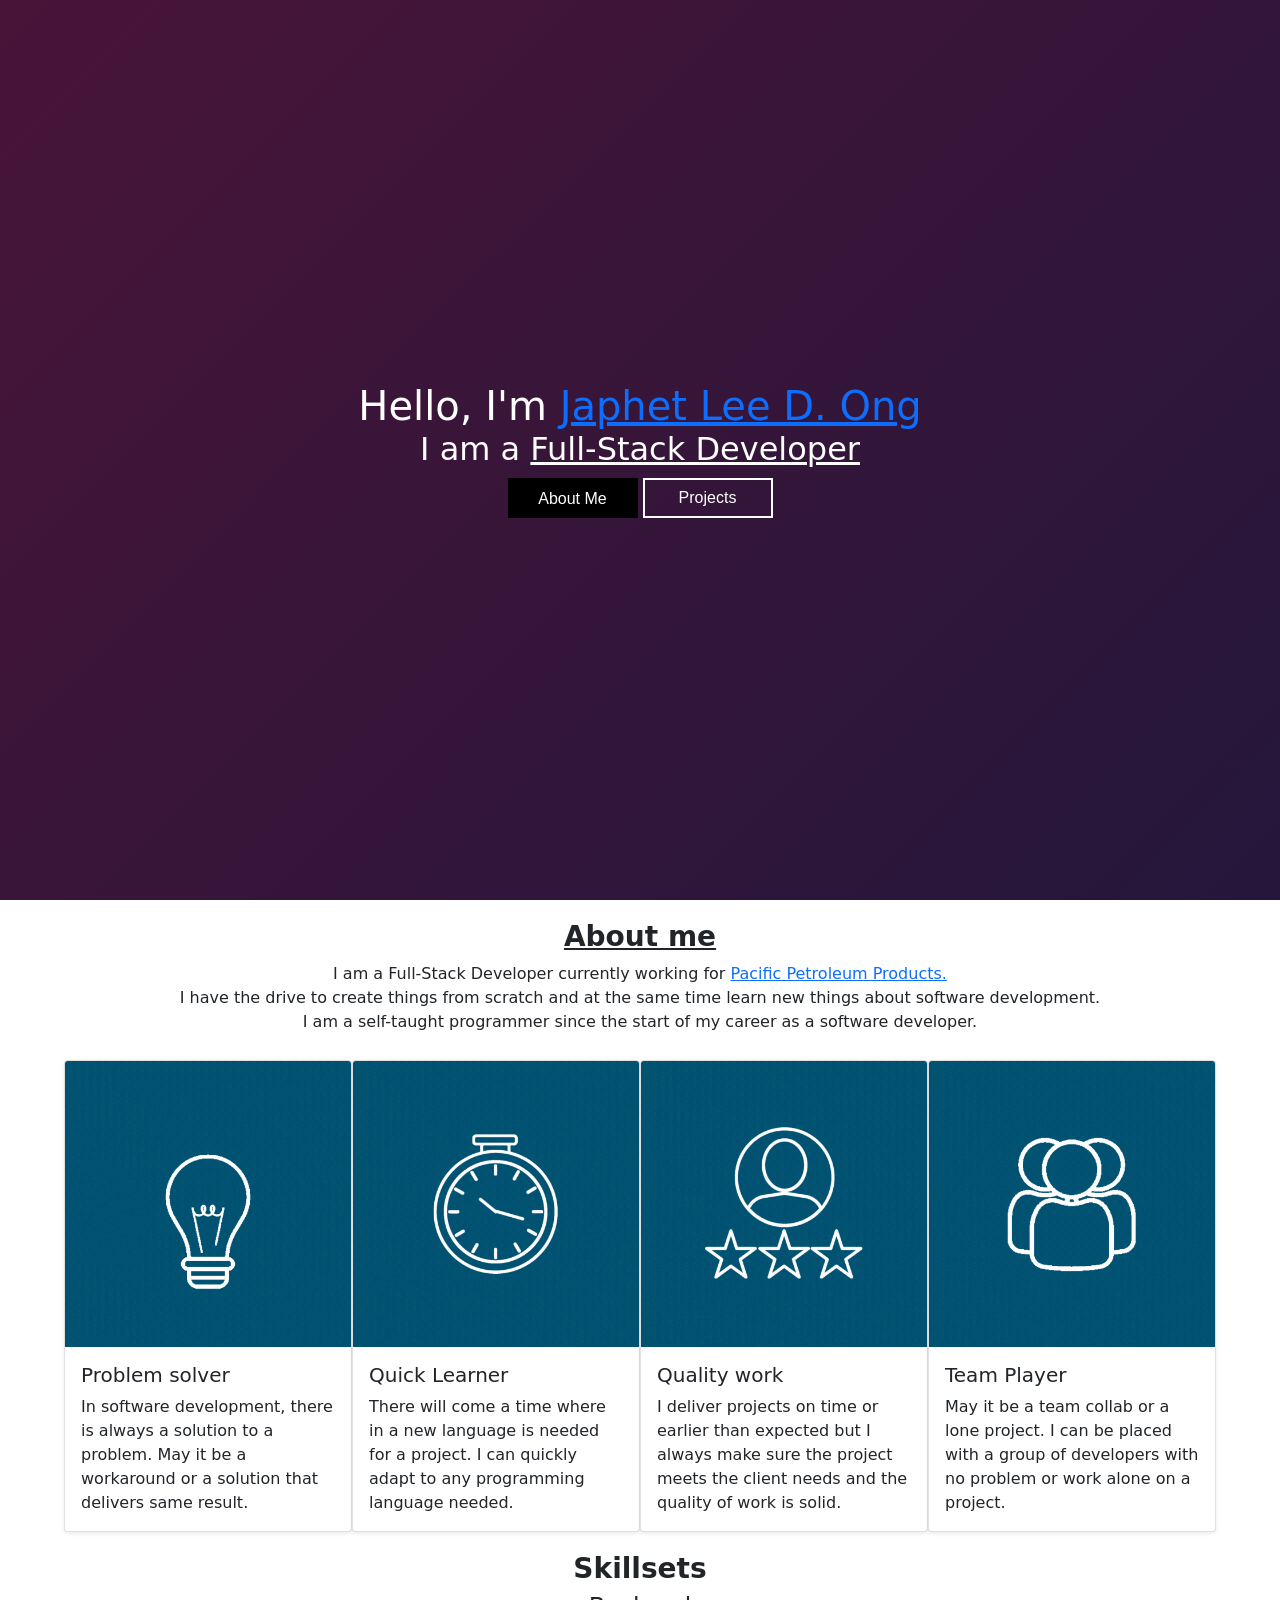
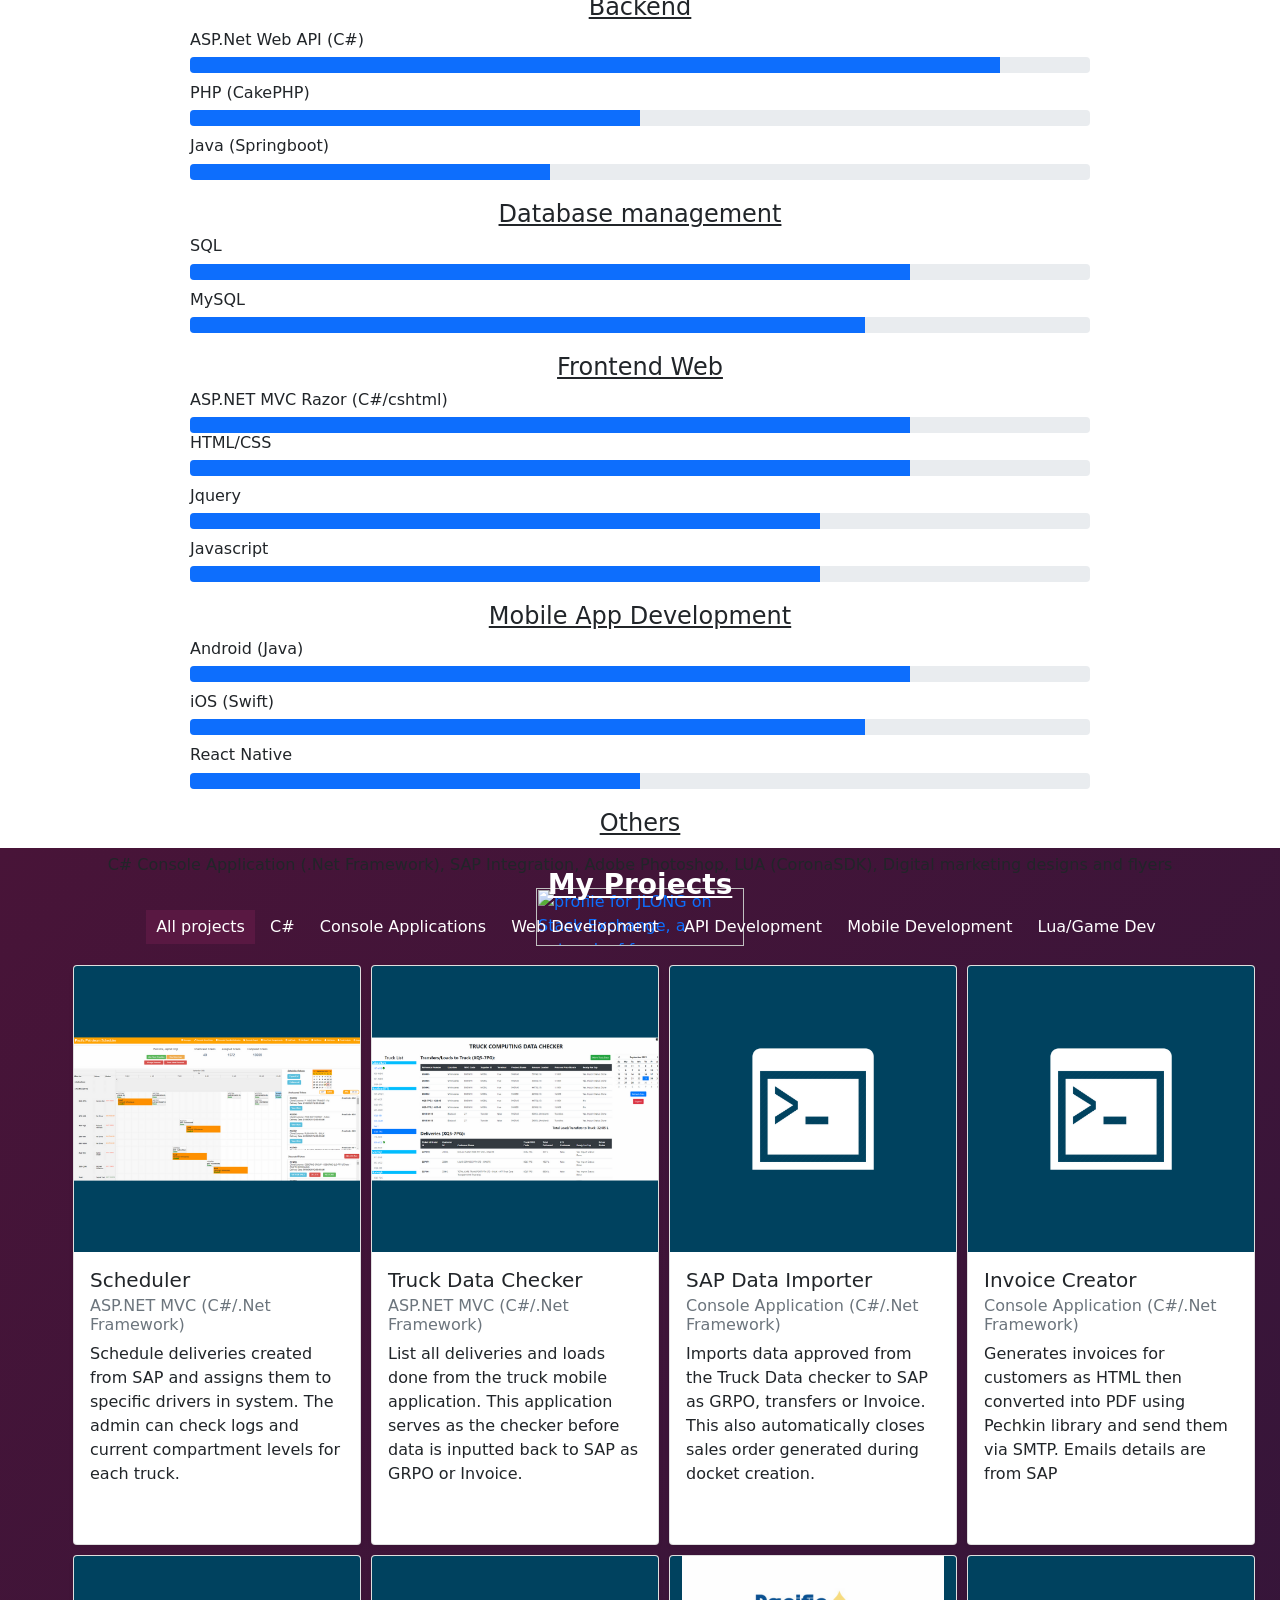
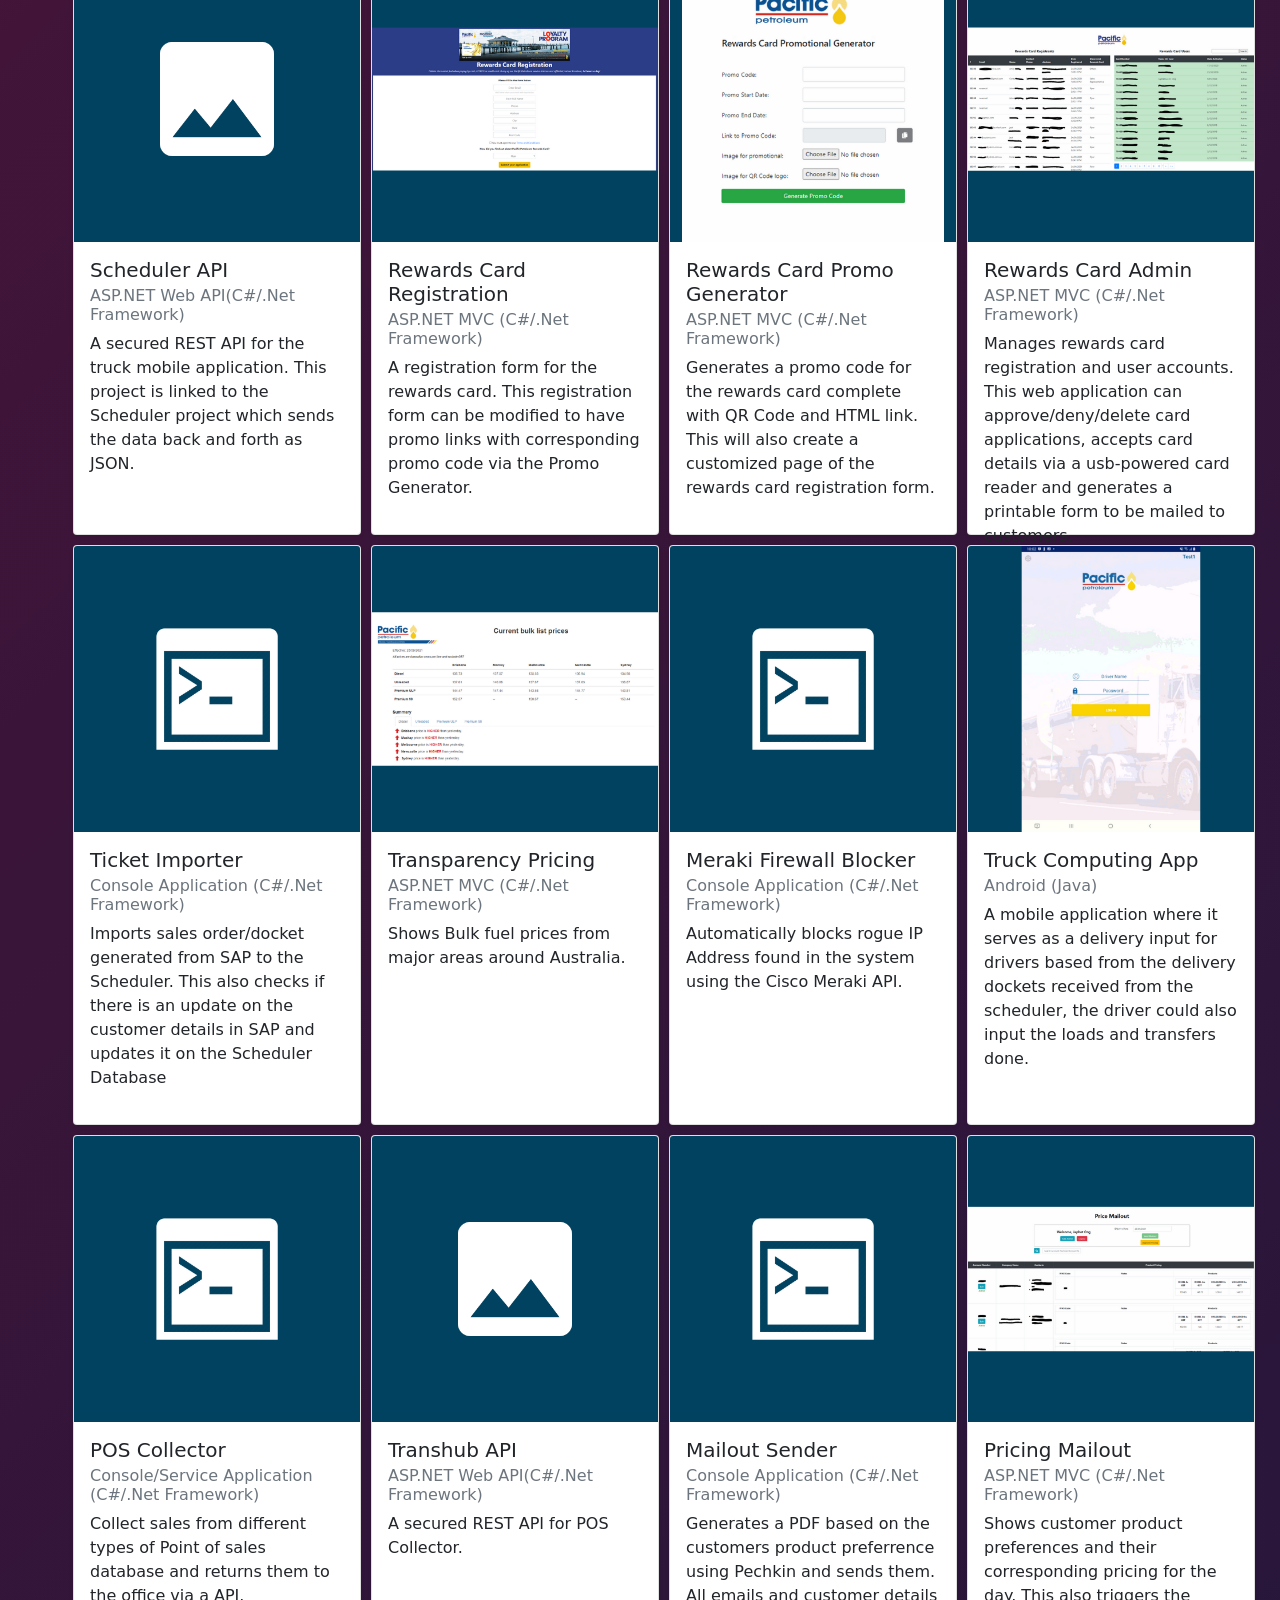
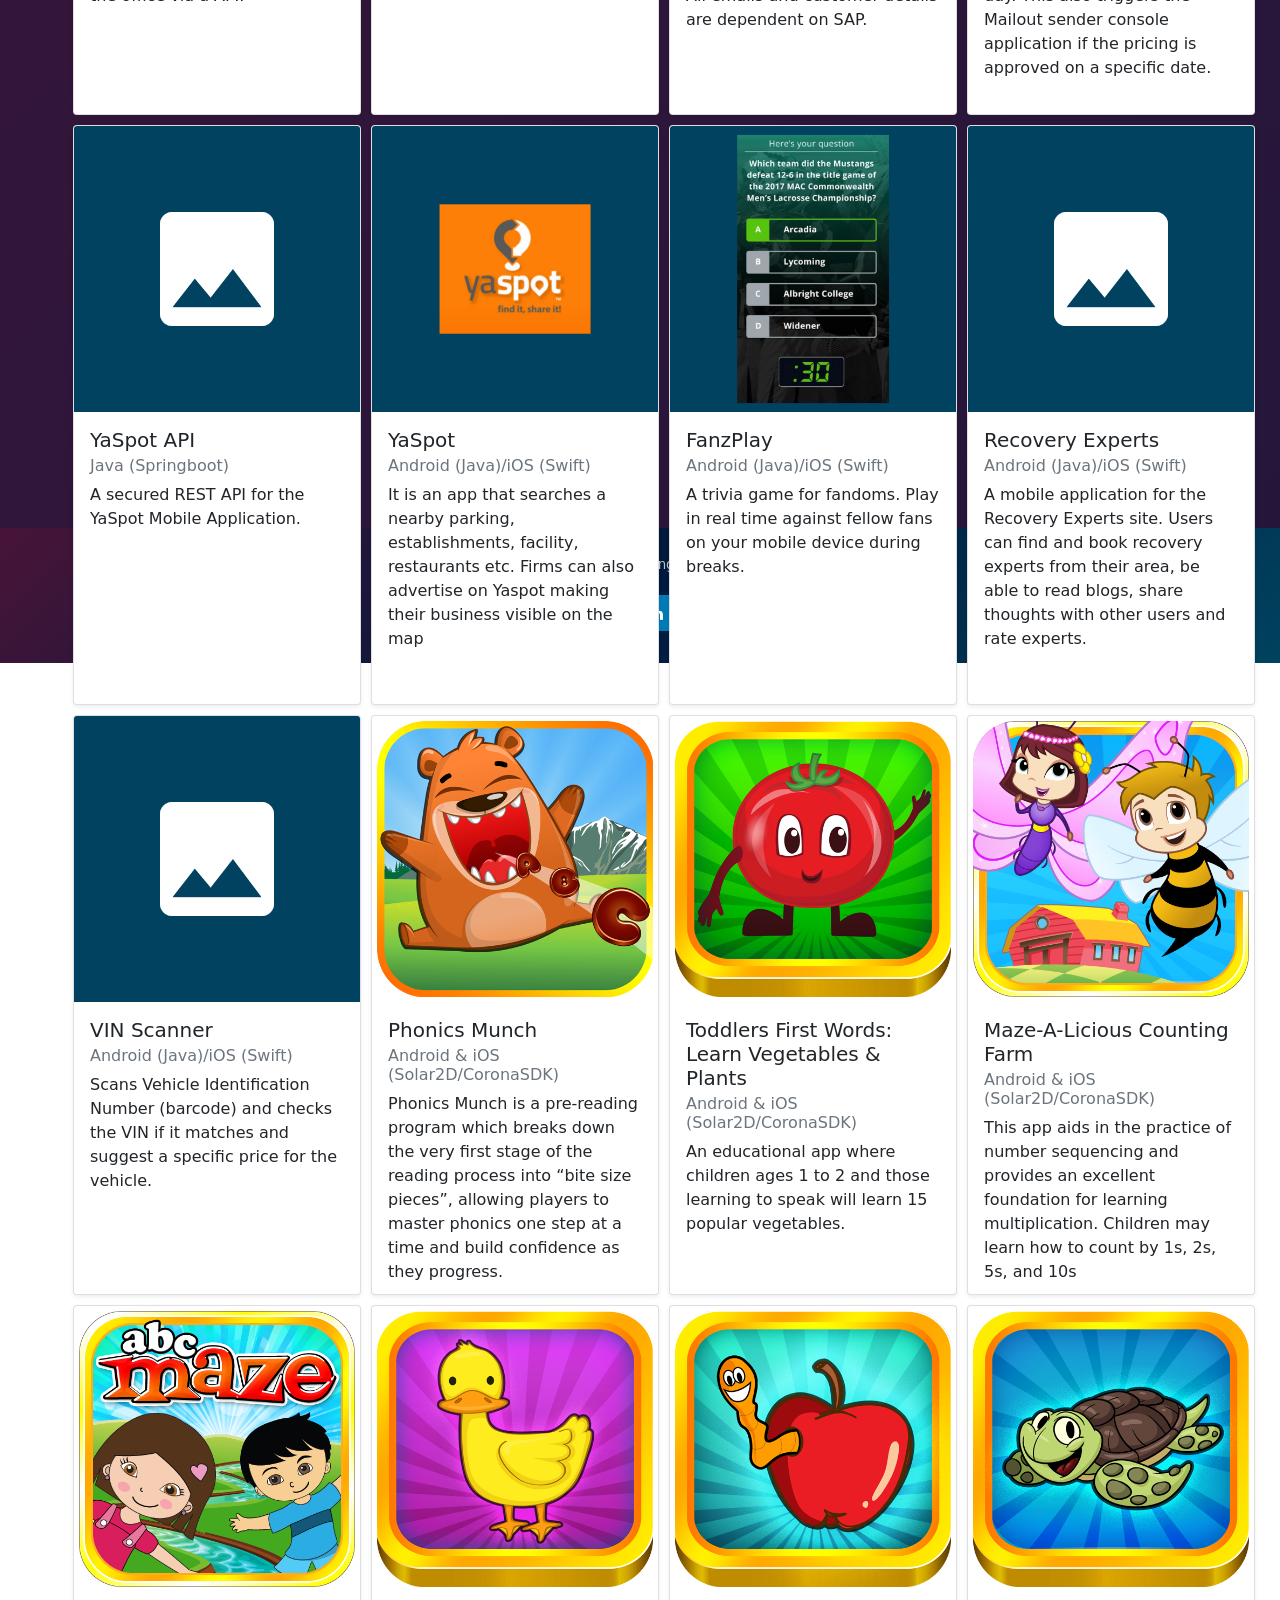
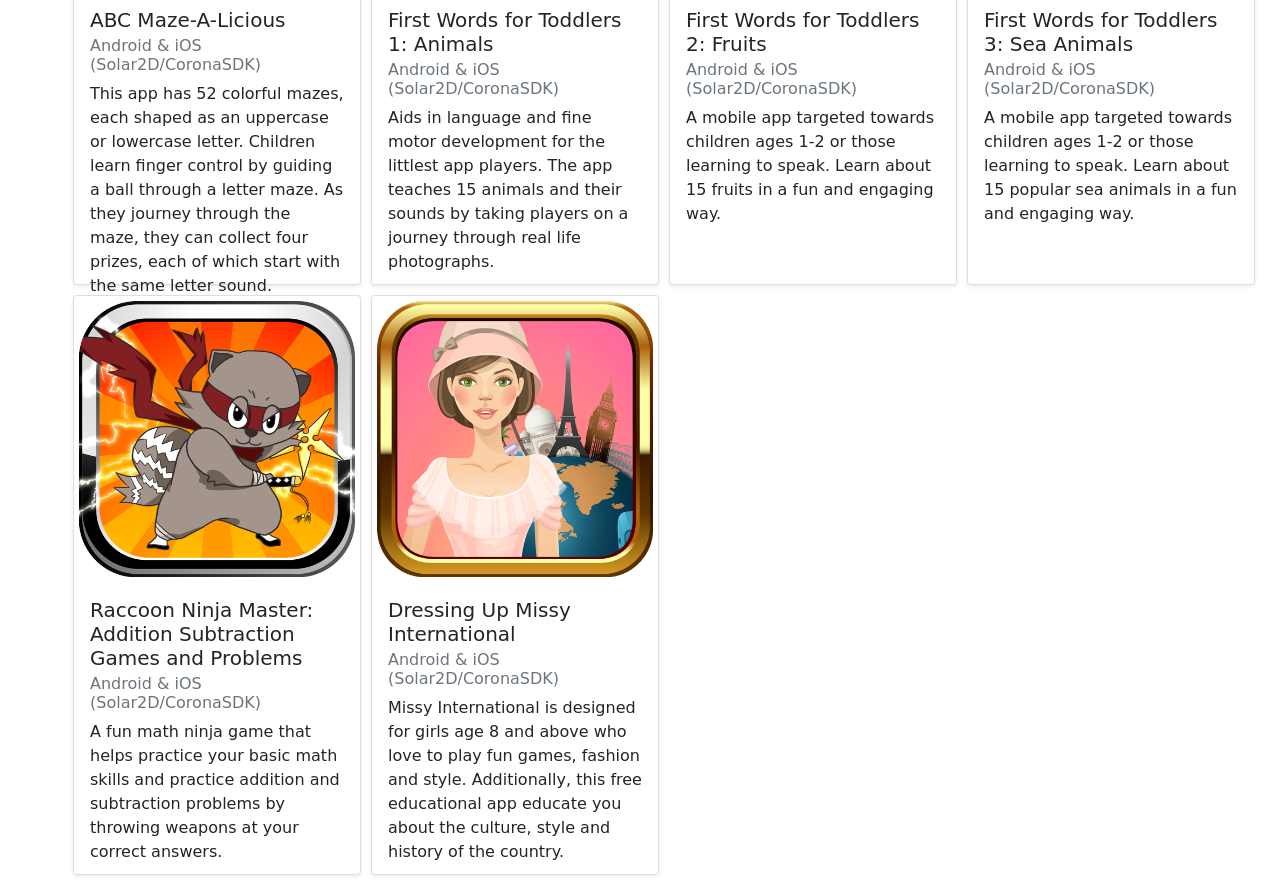
==== commit e25f96eb: "Initial Commit" ====
--- a/index.html
+++ b/index.html
@@ -1,701 +1,497 @@
-<!DOCTYPE html>
-<html lang="en">
-  <head>
-    <meta charset="utf-8">
-    <meta http-equiv="X-UA-Compatible" content="IE=edge">
-    <meta name="viewport" content="width=device-width, initial-scale=1.0">
-    <!-- The above 3 meta tags *must* come first in the head; any other head content must come *after* these tags -->
-    <title>Japhet.Ong : Porfolio</title>
+<html>
+    <head>
+        <title>Japhet Lee Ong | Full-Stack Developer</title>
+        <meta charset="utf-8" />
+        <meta name="viewport" content="width=device-width, initial-scale=1.0">
+        <script src="js/jquery.js"></script>
+        <script src="js/bootstrap.js"></script>
+        <script type="text/javascript" src="js/jquery.filterizr.min.js"></script>
+        <link href="css/main.css" rel="stylesheet">
+        <link href="css/bootstrap.min.css" rel="stylesheet">
+        <link rel="stylesheet" href="https://fonts.googleapis.com/css?family=Roboto">
+        <link rel="stylesheet" href="https://cdnjs.cloudflare.com/ajax/libs/font-awesome/4.7.0/css/font-awesome.min.css">
+    </head>
+    <body>
+        <div>
+            <section id="title-section" class="d-flex flex-column justify-content-center">
+                <div class="d-flex flex-column justify-content-center align-items-center">
+                    <h1 class="fw-light text-white m-0">Hello, I'm <a href="https://www.linkedin.com/in/japhetlee-ong/" target="_blank">Japhet Lee D. Ong</a></h1>
+                    <h2 class="fw-light text-white m-0">I am a <span style="font-weight: 500;text-decoration: underline;">Full-Stack Developer</span></h2>
+                    <div class="d-flex justify-content-center" style="margin-top: 10px;">
+                        <button class="custom-btn btn-about-me" onclick="document.getElementById('about-section').scrollIntoView();">
+                            <span>About Me</span>
+                        </button>
+                        <button class="custom-btn btn-my-works" onclick="document.getElementById('project-section').scrollIntoView();"> 
+                            <span>Projects</span>
+                        </button>
+                    </div>
+                </div>
+            </section>
+            <section id="about-section">
+                <div class="d-flex flex-column align-items-center" style="padding-top:20px">
+                    <h3 style="text-decoration: underline; font-weight: bold;">About me</h3>
+                    <p style="text-align: center;">I am a Full-Stack Developer currently working for <a href="https://www.pacificpetroleum.com.au/" target="_blank">Pacific Petroleum Products.</a></br>
+                        I have the drive to create things from scratch and at the same time learn new things about software development. </br>
+                        I am a self-taught programmer since the start of my career as a software developer.
+                    </p>
+                    <div class="d-flex justify-content-center" style="margin-top: 10px;">
+                        <div class="card auto-height shadow-sm" style="max-width: 18rem;">
+                            <img class="card-img-top" src="img/idea.gif" alt="Card image cap">
+                            <div class="card-body">
+                                <h5 class="card-title">Problem solver</h5>
+                                <p class="card-text">In software development, there is always a solution to a problem. May it be a workaround or a solution that delivers same result.</p>
+                            </div>
+                        </div>
+                        <div class="card auto-height shadow-sm" style="max-width: 18rem;">
+                            <img class="card-img-top" src="img/quick.gif" alt="Card image cap">
+                            <div class="card-body">
+                                <h5 class="card-title">Quick Learner</h5>
+                                <p class="card-text">There will come a time where in a new language is needed for a project. I can quickly adapt to any programming language needed.</p>
+                            </div>
+                        </div>
+                        <div class="card auto-height shadow-sm" style="max-width: 18rem;">
+                            <img class="card-img-top" src="img/quality.gif" alt="Card image cap">
+                            <div class="card-body">
+                                <h5 class="card-title">Quality work</h5>
+                                <p class="card-text">I deliver projects on time or earlier than expected but I always make sure the project meets the client needs and the quality of work is solid.</p>
+                            </div>
+                        </div>
+                        <div class="card auto-height shadow-sm" style="max-width: 18rem;">
+                            <img class="card-img-top" src="img/team.gif" alt="Card image cap">
+                            <div class="card-body">
+                                <h5 class="card-title">Team Player</h5>
+                                <p class="card-text">May it be a team collab or a lone project. I can be placed with a group of developers with no problem or work alone on a project.</p>
+                            </div>
+                        </div>
+                    </div>
+                </div>
+                <div class="d-flex flex-column align-items-center" style="padding-top:20px" > 
+                    <h3 style="font-weight: bolder;">Skillsets</h3>
+                    <h4 style="text-decoration: underline;">Backend</h4>
+                    <div class="flex">
+                        <h6>ASP.Net Web API (C#)</h6>
+                        <div class="progress" style="width: 100vh;">
+                            <div class="progress-bar" role="progressbar" style="width: 90%;" aria-valuenow="90" aria-valuemin="0" aria-valuemax="100"></div>
+                        </div>
+                    </div>
+                    <div class="flex" style="margin-top: 10px;">
+                        <h6>PHP (CakePHP)</h6>
+                        <div class="progress" style="width: 100vh;">
+                            <div class="progress-bar" role="progressbar" style="width: 50%;" aria-valuenow="50" aria-valuemin="0" aria-valuemax="100"></div>
+                        </div>
+                    </div>
+                    <div class="flex" style="margin-top: 10px;">
+                        <h6>Java (Springboot)</h6>
+                        <div class="progress" style="width: 100vh;">
+                            <div class="progress-bar" role="progressbar" style="width: 40%;" aria-valuenow="50" aria-valuemin="0" aria-valuemax="100"></div>
+                        </div>
+                    </div>
+                    <h4 style="text-decoration: underline; margin-top: 20px;">Database management</h4>
+                    <div class="flex">
+                        <h6>SQL</h6>
+                        <div class="progress" style="width: 100vh;">
+                            <div class="progress-bar" role="progressbar" style="width: 80%;" aria-valuenow="90" aria-valuemin="0" aria-valuemax="100"></div>
+                        </div>
+                    </div>
+                    <div class="flex" style="margin-top: 10px;">
+                        <h6>MySQL</h6>
+                        <div class="progress" style="width: 100vh;">
+                            <div class="progress-bar" role="progressbar" style="width: 75%;" aria-valuenow="50" aria-valuemin="0" aria-valuemax="100"></div>
+                        </div>
+                    </div>
+                    <h4 style="text-decoration: underline; margin-top: 20px;">Frontend Web</h4>
+                    <div class="flex">
+                        <h6>ASP.NET MVC Razor (C#/cshtml)</h6>
+                        <div class="progress" style="width: 100vh;">
+                            <div class="progress-bar" role="progressbar" style="width: 80%;" aria-valuenow="90" aria-valuemin="0" aria-valuemax="100"></div>
+                        </div>
+                    </div>
+                    <div class="flex">
+                        <h6>HTML/CSS</h6>
+                        <div class="progress" style="width: 100vh;">
+                            <div class="progress-bar" role="progressbar" style="width: 80%;" aria-valuenow="90" aria-valuemin="0" aria-valuemax="100"></div>
+                        </div>
+                    </div>
+                    <div class="flex" style="margin-top: 10px;">
+                        <h6>Jquery</h6>
+                        <div class="progress" style="width: 100vh;">
+                            <div class="progress-bar" role="progressbar" style="width: 70%;" aria-valuenow="50" aria-valuemin="0" aria-valuemax="100"></div>
+                        </div>
+                    </div>
+                    <div class="flex" style="margin-top: 10px;">
+                        <h6>Javascript</h6>
+                        <div class="progress" style="width: 100vh;">
+                            <div class="progress-bar" role="progressbar" style="width: 70%;" aria-valuenow="50" aria-valuemin="0" aria-valuemax="100"></div>
+                        </div>
+                    </div>
+                    <h4 style="text-decoration: underline; margin-top: 20px;">Mobile App Development</h4>
+                    <div class="flex">
+                        <h6>Android (Java)</h6>
+                        <div class="progress" style="width: 100vh;">
+                            <div class="progress-bar" role="progressbar" style="width: 80%;" aria-valuenow="90" aria-valuemin="0" aria-valuemax="100"></div>
+                        </div>
+                    </div>
+                    <div class="flex" style="margin-top: 10px;">
+                        <h6>iOS (Swift)</h6>
+                        <div class="progress" style="width: 100vh;">
+                            <div class="progress-bar" role="progressbar" style="width: 75%;" aria-valuenow="50" aria-valuemin="0" aria-valuemax="100"></div>
+                        </div>
+                    </div>
+                    <div class="flex" style="margin-top: 10px;">
+                        <h6>React Native</h6>
+                        <div class="progress" style="width: 100vh;">
+                            <div class="progress-bar" role="progressbar" style="width: 50%;" aria-valuenow="50" aria-valuemin="0" aria-valuemax="100"></div>
+                        </div>
+                    </div>
+                    <h4 style="text-decoration: underline; margin-top: 20px;">Others</h4>
+                    <div class="flex" style="margin-top: 10px;">
+                        <h6>C# Console Application (.Net Framework), SAP Integration, Adobe Photoshop, LUA (CoronaSDK), Digital marketing designs and flyers</h6>
+                    </div>
+                    <a style="margin-top: 5px;" href="https://stackexchange.com/users/4611553" target="_blank"><img src="https://stackexchange.com/users/flair/4611553.png" width="208" height="58" alt="profile for JLONG on Stack Exchange, a network of free, community-driven Q&amp;A sites" title="profile for JLONG on Stack Exchange, a network of free, community-driven Q&amp;A sites"></a>
+                </div>
+            </section>
+            <section id="project-section">
+                <div class="d-flex flex-column align-items-center" style="padding-top: 20px;">
+                    <h3 class="text-white" style="text-decoration: underline; font-weight: bold; ">My Projects</h3>
+                    <ul class="filterizr-filter">
+                        <!-- For filtering controls add -->
+                        <li class="filtr-active" data-filter="all"> All projects </li>
+                        <li data-filter="1"> C# </li>
+                        <li data-filter="2"> Console Applications </li>
+                        <li data-filter="3"> Web Development </li>
+                        <li data-filter="4"> API Development </li>
+                        <li data-filter="5"> Mobile Development</li>
+                        <li data-filter="6"> Lua/Game Dev </li>
 
-    <!-- Bootstrap -->
-    <link href="css/bootstrap.min.css" rel="stylesheet">
-    <link type="text/css" rel="stylesheet" href="css/main.css" />
+                    </ul>
+                </div>
+                <div class="filter-container">
+                    <div class="filtr-item" data-category="1,3" data-sort="value">
+                        <div class="card shadow-sm" style="max-width: 18rem; margin: 5px;">
+                            <img class="card-img-top" src="img/scheduler.png" alt="Card image cap">
+                            <div class="card-body">
+                                <h5 class="card-title">Scheduler</h5>
+                                <h6 class="card-subtitle mb-2 text-muted">ASP.NET MVC (C#/.Net Framework)</h6>
+                                <p class="card-text">Schedule deliveries created from SAP and assigns them to specific drivers in system. The admin can check logs and current compartment levels for each truck.</p>
+                            </div>
+                        </div>
+                    </div>
+                    <div class="filtr-item" data-category="1,3" data-sort="value">
+                        <div class="card shadow-sm" style="max-width: 18rem;margin: 5px;">
+                            <img class="card-img-top" src="img/datachecker.png" alt="Card image cap">
+                            <div class="card-body">
+                                <h5 class="card-title">Truck Data Checker</h5>
+                                <h6 class="card-subtitle mb-2 text-muted">ASP.NET MVC (C#/.Net Framework)</h6>
+                                <p class="card-text">List all deliveries and loads done from the truck mobile application. This application serves as the checker before data is inputted back to SAP as GRPO or Invoice.</p>
+                            </div>
+                        </div>
+                    </div>
+                    <div class="filtr-item" data-category="1,2" data-sort="value">
+                        <div class="card shadow-sm" style="max-width: 18rem;margin: 5px;">
+                            <img class="card-img-top" src="img/consolapp.png" alt="Card image cap">
+                            <div class="card-body">
+                                <h5 class="card-title">SAP Data Importer</h5>
+                                <h6 class="card-subtitle mb-2 text-muted">Console Application (C#/.Net Framework) </h6>
+                                <p class="card-text">Imports data approved from the Truck Data checker to SAP as GRPO, transfers or Invoice. This also automatically closes sales order generated during docket creation.</p>
+                            </div>
+                        </div>
+                    </div>
+                    <div class="filtr-item" data-category="1,2" data-sort="value">
+                        <div class="card shadow-sm" style="max-width: 18rem;margin: 5px;">
+                            <img class="card-img-top" src="img/consolapp.png" alt="Card image cap">
+                            <div class="card-body">
+                                <h5 class="card-title">Invoice Creator</h5>
+                                <h6 class="card-subtitle mb-2 text-muted">Console Application (C#/.Net Framework) </h6>
+                                <p class="card-text">Generates invoices for customers as HTML then converted into PDF using Pechkin library and send them via SMTP. Emails details are from SAP </p>
+                            </div>
+                        </div>
+                    </div>
+                    <div class="filtr-item" data-category="1,4" data-sort="value">
+                        <div class="card shadow-sm" style="max-width: 18rem;margin: 5px;">
+                            <img class="card-img-top" src="img/noimagepng.png" alt="Card image cap">
+                            <div class="card-body">
+                                <h5 class="card-title">Scheduler API</h5>
+                                <h6 class="card-subtitle mb-2 text-muted">ASP.NET Web API(C#/.Net Framework) </h6>
+                                <p class="card-text"> A secured REST API for the truck mobile application. This project is linked to the Scheduler project which sends the data back and forth as JSON.</p>
+                            </div>
+                        </div>
+                    </div>
+                    <div class="filtr-item" data-category="1,3" data-sort="value">
+                        <div class="card shadow-sm" style="max-width: 18rem;margin: 5px;">
+                            <img class="card-img-top" src="img/rewardsregistration.png" alt="Card image cap">
+                            <div class="card-body">
+                                <h5 class="card-title">Rewards Card Registration</h5>
+                                <h6 class="card-subtitle mb-2 text-muted">ASP.NET MVC (C#/.Net Framework) </h6>
+                                <p class="card-text"> A registration form for the rewards card. This registration form can be modified to have promo links with corresponding promo code via the Promo Generator.</p>
+                            </div>
+                        </div>
+                    </div>
+                    <div class="filtr-item" data-category="1,3" data-sort="value">
+                        <div class="card shadow-sm" style="max-width: 18rem;margin: 5px;">
+                            <img class="card-img-top" src="img/promogenerator.png" alt="Card image cap">
+                            <div class="card-body">
+                                <h5 class="card-title">Rewards Card Promo Generator</h5>
+                                <h6 class="card-subtitle mb-2 text-muted">ASP.NET MVC (C#/.Net Framework) </h6>
+                                <p class="card-text"> Generates a promo code for the rewards card complete with QR Code and HTML link. This will also create a customized page of the rewards card registration form.</p>
+                            </div>
+                        </div>
+                    </div>
+                    <div class="filtr-item" data-category="1,3" data-sort="value">
+                        <div class="card shadow-sm" style="max-width: 18rem;margin: 5px;">
+                            <img class="card-img-top" src="img/rewardscardadmin.png" alt="Card image cap">
+                            <div class="card-body">
+                                <h5 class="card-title">Rewards Card Admin</h5>
+                                <h6 class="card-subtitle mb-2 text-muted">ASP.NET MVC (C#/.Net Framework) </h6>
+                                <p class="card-text"> Manages rewards card registration and user accounts. This web application can approve/deny/delete card applications, accepts card details via a usb-powered card reader and generates a printable form to be mailed to customers.</p>
+                            </div>
+                        </div>
+                    </div>
+                    <div class="filtr-item" data-category="1,2" data-sort="value">
+                        <div class="card shadow-sm" style="max-width: 18rem;margin: 5px;">
+                            <img class="card-img-top" src="img/consolapp.png" alt="Card image cap">
+                            <div class="card-body">
+                                <h5 class="card-title">Ticket Importer</h5>
+                                <h6 class="card-subtitle mb-2 text-muted">Console Application (C#/.Net Framework) </h6>
+                                <p class="card-text"> Imports sales order/docket generated from SAP to the Scheduler. This also checks if there is an update on the customer details in SAP and updates it on the Scheduler Database</p>
+                            </div>
+                        </div>
+                    </div>
+                    <div class="filtr-item" data-category="1,3" data-sort="value">
+                        <div class="card shadow-sm" style="max-width: 18rem;margin: 5px;">
+                            <img class="card-img-top" src="img/transparencypricing.png" alt="Card image cap">
+                            <div class="card-body">
+                                <h5 class="card-title">Transparency Pricing</h5>
+                                <h6 class="card-subtitle mb-2 text-muted">ASP.NET MVC (C#/.Net Framework) </h6>
+                                <p class="card-text"> Shows Bulk fuel prices from major areas around Australia.</p>
+                            </div>
+                        </div>
+                    </div>
+                    <div class="filtr-item" data-category="1,2" data-sort="value">
+                        <div class="card shadow-sm" style="max-width: 18rem;margin: 5px;">
+                            <img class="card-img-top" src="img/consolapp.png" alt="Card image cap">
+                            <div class="card-body">
+                                <h5 class="card-title">Meraki Firewall Blocker</h5>
+                                <h6 class="card-subtitle mb-2 text-muted">Console Application (C#/.Net Framework) </h6>
+                                <p class="card-text"> Automatically blocks rogue IP Address found in the system using the Cisco Meraki API.</p>
+                            </div>
+                        </div>
+                    </div>
+                    <div class="filtr-item" data-category="5" data-sort="value">
+                        <div class="card shadow-sm" style="max-width: 18rem;margin: 5px;">
+                            <img class="card-img-top" src="img/truckcomputing.png" alt="Card image cap">
+                            <div class="card-body">
+                                <h5 class="card-title">Truck Computing App</h5>
+                                <h6 class="card-subtitle mb-2 text-muted">Android (Java) </h6>
+                                <p class="card-text"> A mobile application where it serves as a delivery input for drivers based from the delivery dockets received from the scheduler, the driver could also input the loads and transfers done.</p>
+                            </div>
+                        </div>
+                    </div>
+                    <div class="filtr-item" data-category="1,2" data-sort="value">
+                        <div class="card shadow-sm" style="max-width: 18rem;margin: 5px;">
+                            <img class="card-img-top" src="img/consolapp.png" alt="Card image cap">
+                            <div class="card-body">
+                                <h5 class="card-title">POS Collector</h5>
+                                <h6 class="card-subtitle mb-2 text-muted">Console/Service Application (C#/.Net Framework) </h6>
+                                <p class="card-text"> Collect sales from different types of Point of sales database and returns them to the office via a API.</p>
+                            </div>
+                        </div>
+                    </div>
+                    <div class="filtr-item" data-category="1,4" data-sort="value">
+                        <div class="card shadow-sm" style="max-width: 18rem;margin: 5px;">
+                            <img class="card-img-top" src="img/noimagepng.png" alt="Card image cap">
+                            <div class="card-body">
+                                <h5 class="card-title">Transhub API</h5>
+                                <h6 class="card-subtitle mb-2 text-muted">ASP.NET Web API(C#/.Net Framework) </h6>
+                                <p class="card-text"> A secured REST API for POS Collector.</p>
+                            </div>
+                        </div>
+                    </div>
+                    <div class="filtr-item" data-category="1,2" data-sort="value">
+                        <div class="card shadow-sm" style="max-width: 18rem;margin: 5px;">
+                            <img class="card-img-top" src="img/consolapp.png" alt="Card image cap">
+                            <div class="card-body">
+                                <h5 class="card-title">Mailout Sender</h5>
+                                <h6 class="card-subtitle mb-2 text-muted">Console Application (C#/.Net Framework) </h6>
+                                <p class="card-text"> Generates a PDF based on the customers product preferrence using Pechkin and sends them. All emails and customer details are dependent on SAP. </p>
+                            </div>
+                        </div>
+                    </div>
+                    <div class="filtr-item" data-category="1,3" data-sort="value">
+                        <div class="card shadow-sm" style="max-width: 18rem;margin: 5px;">
+                            <img class="card-img-top" src="img/pricingmailout.png" alt="Card image cap">
+                            <div class="card-body">
+                                <h5 class="card-title">Pricing Mailout</h5>
+                                <h6 class="card-subtitle mb-2 text-muted">ASP.NET MVC (C#/.Net Framework) </h6>
+                                <p class="card-text"> Shows customer product preferences and their corresponding pricing for the day. This also triggers the Mailout sender console application if the pricing is approved on a specific date.</p>
+                            </div>
+                        </div>
+                    </div>
+                    <div class="filtr-item" data-category="4" data-sort="value">
+                        <div class="card shadow-sm" style="max-width: 18rem;margin: 5px;">
+                            <img class="card-img-top" src="img/noimagepng.png" alt="Card image cap">
+                            <div class="card-body">
+                                <h5 class="card-title">YaSpot API</h5>
+                                <h6 class="card-subtitle mb-2 text-muted">Java (Springboot) </h6>
+                                <p class="card-text"> A secured REST API for the YaSpot Mobile Application.</p>
+                            </div>
+                        </div>
+                    </div>
+                    <div class="filtr-item" data-category="5" data-sort="value">
+                        <div class="card shadow-sm" style="max-width: 18rem;margin: 5px;">
+                            <img class="card-img-top" src="img/yaspot.png" alt="Card image cap">
+                            <div class="card-body">
+                                <h5 class="card-title">YaSpot</h5>
+                                <h6 class="card-subtitle mb-2 text-muted">Android (Java)/iOS (Swift) </h6>
+                                <p class="card-text"> It is an app that searches a nearby parking, establishments, facility, restaurants etc. Firms can also advertise on Yaspot making their business visible on the map</p>
+                            </div>
+                        </div>
+                    </div>
+                    <div class="filtr-item" data-category="5" data-sort="value">
+                        <div class="card shadow-sm" style="max-width: 18rem;margin: 5px;">
+                            <img class="card-img-top" src="img/fanzplay.png" alt="Card image cap">
+                            <div class="card-body">
+                                <h5 class="card-title">FanzPlay</h5>
+                                <h6 class="card-subtitle mb-2 text-muted">Android (Java)/iOS (Swift) </h6>
+                                <p class="card-text"> A trivia game for fandoms. Play in real time against fellow fans on your mobile device during breaks.</p>
+                            </div>
+                        </div>
+                    </div>
+                    <div class="filtr-item" data-category="5" data-sort="value">
+                        <div class="card shadow-sm" style="max-width: 18rem;margin: 5px;">
+                            <img class="card-img-top" src="img/noimagepng.png" alt="Card image cap">
+                            <div class="card-body">
+                                <h5 class="card-title">Recovery Experts</h5>
+                                <h6 class="card-subtitle mb-2 text-muted">Android (Java)/iOS (Swift) </h6>
+                                <p class="card-text"> A mobile application for the Recovery Experts site. Users can find and book recovery experts from their area, be able to read blogs, share thoughts with other users and rate experts.</p>
+                            </div>
+                        </div>
+                    </div>
+                    <div class="filtr-item" data-category="5" data-sort="value">
+                        <div class="card shadow-sm" style="max-width: 18rem;margin: 5px;">
+                            <img class="card-img-top" src="img/noimagepng.png" alt="Card image cap">
+                            <div class="card-body">
+                                <h5 class="card-title">VIN Scanner</h5>
+                                <h6 class="card-subtitle mb-2 text-muted">Android (Java)/iOS (Swift) </h6>
+                                <p class="card-text"> Scans Vehicle Identification Number (barcode) and checks the VIN if it matches and suggest a specific price for the vehicle.</p>
+                            </div>
+                        </div>
+                    </div>
+                    <div class="filtr-item" data-category="5,6" data-sort="value">
+                        <div class="card shadow-sm" style="max-width: 18rem;margin: 5px;">
+                            <img class="card-img-top" src="img/phonics.png" alt="Card image cap"style="padding: 5px"> 
+                            <div class="card-body">
+                                <h5 class="card-title">Phonics Munch</h5>
+                                <h6 class="card-subtitle mb-2 text-muted"> Android & iOS (Solar2D/CoronaSDK)</h6>
+                                <p class="card-text"> Phonics Munch is a pre-reading program which breaks down the very first stage of the reading process into “bite size pieces”, allowing players to master phonics one step at a time and build confidence as they progress.</p>
+                            </div>
+                        </div>
+                    </div>
+                    <div class="filtr-item" data-category="5,6" data-sort="value">
+                        <div class="card shadow-sm" style="max-width: 18rem;margin: 5px;">
+                            <img class="card-img-top" src="img/veggies.png" alt="Card image cap"style="padding: 5px"> 
+                            <div class="card-body">
+                                <h5 class="card-title">Toddlers First Words: Learn Vegetables & Plants</h5>
+                                <h6 class="card-subtitle mb-2 text-muted"> Android & iOS (Solar2D/CoronaSDK)</h6>
+                                <p class="card-text"> An educational app where children ages 1 to 2 and those learning to speak will learn 15 popular vegetables.</p>
+                            </div>
+                        </div>
+                    </div>
+                    <div class="filtr-item" data-category="5,6" data-sort="value">
+                        <div class="card shadow-sm" style="max-width: 18rem;margin: 5px;">
+                            <img class="card-img-top" src="img/numbermaze.png" alt="Card image cap"style="padding: 5px"> 
+                            <div class="card-body">
+                                <h5 class="card-title">Maze-A-Licious Counting Farm</h5>
+                                <h6 class="card-subtitle mb-2 text-muted"> Android & iOS (Solar2D/CoronaSDK)</h6>
+                                <p class="card-text"> This app aids in the practice of number sequencing and provides an excellent foundation for learning multiplication. Children may learn how to count by 1s, 2s, 5s, and 10s</p>
+                            </div>
+                        </div>
+                    </div>
+                    <div class="filtr-item" data-category="5,6" data-sort="value">
+                        <div class="card shadow-sm" style="max-width: 18rem;margin: 5px;">
+                            <img class="card-img-top" src="img/abcmaze.png" alt="Card image cap" style="padding: 5px"> 
+                            <div class="card-body">
+                                <h5 class="card-title">ABC Maze-A-Licious</h5>
+                                <h6 class="card-subtitle mb-2 text-muted"> Android & iOS (Solar2D/CoronaSDK)</h6>
+                                <p class="card-text"> This app has 52 colorful mazes, each shaped as an uppercase or lowercase letter. Children learn finger control by guiding a ball through a letter maze. As they journey through the maze, they can collect four prizes, each of which start with the same letter sound.</p>
+                            </div>
+                        </div>
+                    </div>
+                    <div class="filtr-item" data-category="5,6" data-sort="value">
+                        <div class="card shadow-sm" style="max-width: 18rem;margin: 5px;">
+                            <img class="card-img-top" src="img/animals.png" alt="Card image cap" style="padding: 5px">
+                            <div class="card-body">
+                                <h5 class="card-title">First Words for Toddlers 1: Animals</h5>
+                                <h6 class="card-subtitle mb-2 text-muted"> Android & iOS (Solar2D/CoronaSDK)</h6>
+                                <p class="card-text"> Aids in language and fine motor development for the littlest app players. The app teaches 15 animals and their sounds by taking players on a journey through real life photographs.</p>
+                            </div>
+                        </div>
+                    </div>
+                    <div class="filtr-item" data-category="5,6" data-sort="value">
+                        <div class="card shadow-sm" style="max-width: 18rem;margin: 5px;">
+                            <img class="card-img-top" src="img/fruits.png" alt="Card image cap" style="padding: 5px">
+                            <div class="card-body">
+                                <h5 class="card-title">First Words for Toddlers 2: Fruits</h5>
+                                <h6 class="card-subtitle mb-2 text-muted"> Android & iOS (Solar2D/CoronaSDK)</h6>
+                                <p class="card-text"> A mobile app targeted towards children ages 1-2 or those learning to speak. Learn about 15 fruits in a fun and engaging way.</p>
+                            </div>
+                        </div>
+                    </div>
+                    <div class="filtr-item" data-category="5,6" data-sort="value">
+                        <div class="card shadow-sm" style="max-width: 18rem;margin: 5px;">
+                            <img class="card-img-top" src="img/seaanimals.png" alt="Card image cap"  style="padding: 5px">
+                            <div class="card-body">
+                                <h5 class="card-title">First Words for Toddlers 3: Sea Animals</h5>
+                                <h6 class="card-subtitle mb-2 text-muted"> Android & iOS (Solar2D/CoronaSDK)</h6>
+                                <p class="card-text"> A mobile app targeted towards children ages 1-2 or those learning to speak. Learn about 15 popular sea animals in a fun and engaging way.</p>
+                            </div>
+                        </div>
+                    </div>
+                    <div class="filtr-item" data-category="5,6" data-sort="value">
+                        <div class="card shadow-sm" style="max-width: 18rem;margin: 5px;">
+                            <img class="card-img-top" src="img/racoon.png" alt="Card image cap"  style="padding: 5px">
+                            <div class="card-body">
+                                <h5 class="card-title">Raccoon Ninja Master: Addition Subtraction Games and Problems</h5>
+                                <h6 class="card-subtitle mb-2 text-muted"> Android & iOS (Solar2D/CoronaSDK)</h6>
+                                <p class="card-text"> A fun math ninja game that helps practice your basic math skills and practice addition and subtraction problems by throwing weapons at your correct answers.</p>
+                            </div>
+                        </div>
+                    </div>
+                    <div class="filtr-item" data-category="5,6" data-sort="value">
+                        <div class="card shadow-sm" style="max-width: 18rem;margin: 5px;">
+                            <img class="card-img-top" src="img/missy.png" alt="Card image cap" style="padding: 5px">
+                            <div class="card-body">
+                                <h5 class="card-title">Dressing Up Missy International</h5>
+                                <h6 class="card-subtitle mb-2 text-muted"> Android & iOS (Solar2D/CoronaSDK)</h6>
+                                <p class="card-text"> Missy International is designed for girls age 8 and above who love to play fun games, fashion and style. Additionally, this free educational app educate you about the culture, style and history of the country.</p>
+                            </div>
+                        </div>
+                    </div>
+                </div>
+            </section>
+            <section id="bottom-section" class="d-flex flex-column justify-content-center">
+                <div class="d-flex flex-column justify-content-center align-items-center">
+                    <p style="font-size:smaller;color: #c3c3c3;">Japhet Lee D. Ong <span style="color: #E03FB0;">©2021</span></p>
+                    <div class="d-flex align-items-center">
+                        <a href="https://www.facebook.com/japhetlee.ong/" target="_blank" class="fa fa-facebook"></a>
+                        <a href="mailto:japhetlee.dev@gmail.com" class="fa fa-google"></a>
+                        <a href="https://www.linkedin.com/in/japhetlee-ong/" target="_blank" class="fa fa-linkedin"></a>
+                        <a href="cv/Japhet Lee Ong - CV.pdf" target="_blank" class="fa fa-download"></a>
+                    </div>
+                </div>
+            </section>
+        </div>
+    </body>
+</html>
 
-    <!-- Custom CSS -->
-    <link href="css/simple-sidebar.css" rel="stylesheet">
-    <link href="css/thumbnail-gallery.css" rel="stylesheet">
-
-    <!-- HTML5 shim and Respond.js for IE8 support of HTML5 elements and media queries -->
-    <!-- WARNING: Respond.js doesn't work if you view the page via file:// -->
-    <!--[if lt IE 9]>
-      <script src="https://oss.maxcdn.com/html5shiv/3.7.3/html5shiv.min.js"></script>
-      <script src="https://oss.maxcdn.com/respond/1.4.2/respond.min.js"></script>
-    <![endif]-->
-  </head>
-  <body class="bd-main">
-
-
-    <div id="wrapper">
-        <!-- Sidebar -->
-        <div id="sidebar-wrapper" style="margin-top: -20px;">
-        	<a href="#menu-close" class="close-text" id="menu-close">X</a>
-        	<h2 class="side-nav">About Me</h2>
-        	<p class="side-nav-desc"> I am Japhet Lee Diaz Ong, an android/iOS Developer from the Philippines. My main focus is to learn more about mobile development both for Android and iOS. I am highly skilled on Native development on both Android and iOS namely Android Studio and Xcode respectively. With knowledge in PHP primarily CakePHP Framework and MySQL database, I am able to create the necessary API's needed for Mobile App Development.</p>
-        	<h3 class="side-nav">Skills</h3>
-        	<p class="side-nav-skill">Android (Java)</p>
-        	<div class="progress">
-  				<div class="progress-bar progress-bar-success" role="progressbar" aria-valuenow="70"
-				  aria-valuemin="0" aria-valuemax="100" style="width:85%">
-				</div>
-			</div>
-			<p class="side-nav-skill">iOS (Swift)</p>
-        	<div class="progress">
-  				<div class="progress-bar progress-bar-info" role="progressbar" aria-valuenow="70"
-				  aria-valuemin="0" aria-valuemax="100" style="width:90%">
-				</div>
-			</div>
-			<p class="side-nav-skill">CakePHP</p>
-        	<div class="progress">
-  				<div class="progress-bar progress-bar-danger" role="progressbar" aria-valuenow="70"
-				  aria-valuemin="0" aria-valuemax="100" style="width:65%">
-				</div>
-			</div>
-			<p class="side-nav-skill">Database Management</p>
-        	<div class="progress">
-  				<div class="progress-bar progress-bar-warning" role="progressbar" aria-valuenow="70"
-				  aria-valuemin="0" aria-valuemax="100" style="width:70%">
-				</div>
-			</div>
-			<p class="side-nav-skill">Wireframing</p>
-        	<div class="progress">
-  				<div class="progress-bar progress-bar-success" role="progressbar" aria-valuenow="70"
-				  aria-valuemin="0" aria-valuemax="100" style="width:80%">
-				</div>
-			</div>
-
-			<a href="http://stackoverflow.com/users/3739502/jlong">
-				<center class="so-flair"><img src="http://stackoverflow.com/users/flair/3739502.png?theme=dark" width="208" height="58" align="middle" alt="profile for JLONG at Stack Overflow, Q&amp;A for professional and enthusiast programmers" title="profile for JLONG at Stack Overflow, Q&amp;A for professional and enthusiast programmers"></center>
-			</a>
-        </div>
-        <!-- /#sidebar-wrapper -->
-
-        <!-- Page Content -->
-        <div id="page-content-wrapper">
-		  	<div class="page-header" id="nav-border">
-		  		<h1 class="title"> Japhet Lee D. Ong</h1>
-		  		<nav class="navi-options">
-		  			<a href="#menu-toggle" class="about-me" id="menu-toggle">About Me</a>
-		  			 | 
-		   
-		  			<a href="resume/Japhet-Lee-D.-Ong.pdf" download="Japhet-Lee-D.-Ong.pdf" class="about-me" >Resume</a>
-
-		  		</nav>
-		  		<small id="job-desc"> Android / iOS Developer </small>
-		  	</div>
-
-		  	<div id="contact-me">
-    	
-    			<a href="mailto:japhetlee.dev@gmail.com" class="footer">japhetlee.dev@gmail.com</a> <p class="footer"> \ +63 916 404 9399 \ </p> <a href="https://ph.linkedin.com/in/japhet-lee-ong-6292ba10b" class="footer" target="_blank"> LinkedIn \</a> <a href="http://stackoverflow.com/users/3739502/jlong" class="footer" target="_blank"> StackOverflow </a>
-
-    		</div>
-
-	    	<div class="row" id="port-gallery">
-
-	            <div class="col-lg-12">
-	                <h3 class="page-header">My Works</h3>
-	            </div>
-
-	            <div class="col-lg-3 col-md-4 col-xs-6 thumb">
-	                <a class="thumbnail" data-toggle="modal" href="#pm-modal" style="box-shadow: 0px 9px 12px 0px grey; border: 0px solid #ddd; padding: 10px;">
-	                    <img class="img-responsive" src="img/phonics_munch.png" alt="phonics_munch">
-	                    <p class="thumb">Phonics Munch</p> 
-	                    <p class="thumb-dev">iOS/Android</p>
-	                    <p class="thumb-desc">Phonics Munch Letterstone Park is a pre-reading program which breaks down the very first stage of the reading process into “bite size pieces”, allowing players to master phonics one step at a time and build confidence as they progress. Your child will find it amusing and entertaining to feed Chomper while learning!</p>
-	                </a>
-	            </div>
-	            <div class="col-lg-3 col-md-4 col-xs-6 thumb">
-                	<a class="thumbnail"  data-toggle="modal" href="#rn-modal" style="box-shadow: 0px 9px 12px 0px grey; border: 0px solid #ddd; padding: 10px;">
-	                    <img class="img-responsive" src="img/racoon_ninja.png" alt="racoon_ninja">
-	                    <p class="thumb">Racoon Ninja Math</p> 
-	                    <p class="thumb-dev">iOS/Android</p>
-	                    <p class="thumb-desc">Raccoon Ninja is on a mission to return the sacred scrolls and has to fight his way through the Skunk Ninjas to retrieve them. Follow along with his adventure by answering basic addition and subtraction problems. Throw weapons at the correct answers and get weapon upgrades as a reward for your progress.</p>
-	                </a>
-	            </div>
-	            <div class="col-lg-3 col-md-4 col-xs-6 thumb">
-                	<a class="thumbnail" data-toggle="modal" href="#mi-modal" style="box-shadow: 0px 9px 12px 0px grey; border: 0px solid #ddd; padding: 10px;">
-	                    <img class="img-responsive" src="img/missy_inter.png" alt="missy_inter">
-	                    <p class="thumb">Missy International</p> 
-	                    <p class="thumb-dev">iOS/Android</p>
-	                    <p class="thumb-desc">Missy International is designed for girls age 8 and above who love to play fun dressup games, and love fashion and style.  The carefully researched images from each of the ten countries/eras feature clothing, accessories and cultural objects that were individually hand drawn with the greatest detail. This app educates you about the history of the country.</p>
-	                </a>
-	            </div>
-	            <div class="col-lg-3 col-md-4 col-xs-6 thumb">
-                	<a class="thumbnail" data-toggle="modal" href="#pe-modal" style="box-shadow: 0px 9px 12px 0px grey; border: 0px solid #ddd; padding: 10px;">
-	                    <img class="img-responsive" src="img/pet_escape.png" alt="pet_escape">
-	                    <p class="thumb">Pet Escape</p> 
-	                    <p class="thumb-dev">iOS/Android</p>
-	                    <p class="thumb-desc">Pet Escape Math, an app targeted for kindergarten through second grade students. This Common Core-aligned app gives children an engaging play format while providing them with practice drills for math topics that include: greater than/less than concepts, odd/even numbers, addition problems up to number 20, and subtraction problems up to number 20.</p>
-	                </a>
-	            </div>
-	            <div class="col-lg-3 col-md-4 col-xs-6 thumb">
-                	<a class="thumbnail" data-toggle="modal" href="#cl-modal" style="box-shadow: 0px 9px 12px 0px grey; border: 0px solid #ddd; padding: 10px;">
-	                    <img class="img-responsive" src="img/counta_licious.png" alt="counta_licious">
-	                    <p class="thumb">Countalicious</p> 
-	                    <p class="thumb-dev">iOS/Android</p>
-	                    <p class="thumb-desc">Count-A-Licious Toddler is an app designed for children from 18 months to 3 years. The app introduces the concept of counting by 1s, counting by 2s, and number recognition. There are four games to play – Number Show, Counting Game, Tracing Game, and Treasure Crits, plus a Counting Song video that children can watch and sing along to.</p>
-	                </a>
-	            </div>
-	           	<div class="col-lg-3 col-md-4 col-xs-6 thumb">
-                	<a class="thumbnail" data-toggle="modal" href="#fwt-modal" style="box-shadow: 0px 9px 12px 0px grey; border: 0px solid #ddd; padding: 10px;">
-	                    <img class="img-responsive" src="img/veggies.png" alt="veggies">
-	                    <p class="thumb">FWFT: Veggies</p> 
-	                    <p class="thumb-dev">iOS/Android</p>
-	                    <p class="thumb-desc">Welcome to the Veggie Circus, where children ages 1 to 2 and those learning to speak will learn 15 popular vegetables. There are 4 instructional sections including Veggie School, Veggie Play, Veggie Show and Prize Page.The brilliant vegetable graphics, engaging games, he/she learns about vegetables and develops foundational learning skills!</p>
-	                </a>
-	            </div>
-	            <div class="col-lg-3 col-md-4 col-xs-6 thumb">
-               	<a class="thumbnail" data-toggle="modal" href="#sp-modal" style="box-shadow: 0px 9px 12px 0px grey; border: 0px solid #ddd; padding: 10px;">
-	                    <img class="img-responsive" src="img/spanish.png" alt="spanish">
-	                    <p class="thumb">Spanish Words</p> 
-	                    <p class="thumb-dev">iOS/Android</p>
-	                    <p class="thumb-desc">Learn Spanish Words 1 is an interactive word flashcard game good for both kids and adults alike. Using real-life photographs and Spanish narration.The categories include the following basic Spanish topics: animals, numbers, colors, body parts, shapes, household, fruits, meal time, weather, ocean, and clothing.</p>
-	                </a>
-	            </div>
-	            <div class="col-lg-3 col-md-4 col-xs-6 thumb">
-               		<a class="thumbnail" data-toggle="modal" href="#yp-modal" style="box-shadow: 0px 9px 12px 0px grey; border: 0px solid #ddd; padding: 10px;">
-	                    <img class="img-responsive" src="img/yaspot.png" alt="yaspot">
-	                    <p class="thumb">YaSpot</p> 
-	                    <p class="thumb-dev">Unreleased</p>
-	                    <p class="thumb-desc"> YaSpot is An intelligent network sharing platform. Find and share car parks close to places of interest when you need them the most. This app is also for business owners who would like to place their business on the YaSpot network. Carparks are community shared, meaning the users are the one sharing the location of the parking. The app searches for businesses and or parkings as prefered by the user.</p>
-	                </a>
-	            </div>
-	            <div class="col-lg-3 col-md-4 col-xs-6 thumb">
-               		<a class="thumbnail" data-toggle="modal" href="#fp-modal"  style="box-shadow: 0px 9px 12px 0px grey; border: 0px solid #ddd; padding: 10px;">
-	                    <img class="img-responsive" src="img/fanzplay.png" alt="fanzplay">
-	                    <p class="thumb">FanzPlay</p> 
-	                    <p class="thumb-dev">Unreleased</p>
-	                    <p class="thumb-desc"> FanzPlay is giving your fans something to cheer about during timeouts. Add the excitement of head-to-head competition with Fanz Play -- the app that pits fans of each team against each other to win bragging rights and great prizes. Give your sponsors a 4-part marketing strategy without having to change your existing signage or other ad space. </p>
-	                </a>
-	            </div>
-	            <div class="col-lg-3 col-md-4 col-xs-6 thumb">
-               		<a class="thumbnail" data-toggle="modal" href="#re-modal"  style="box-shadow: 0px 9px 12px 0px grey; border: 0px solid #ddd; padding: 10px;">
-	                    <img class="img-responsive" src="img/re_app.jpg" alt="re_app">
-	                    <p class="thumb">Recovery Experts</p> 
-	                    <p class="thumb-dev">Unreleased</p>
-	                    <p class="thumb-desc">The Recovery Experts App, is an app similiar to StackOverflow but it is a Q/A for therapist and experts on drug abuse. It also has the option to find a rehab center that is best for your needs and a directory of "experts" for your needs.</p>
-	                </a>
-	            </div>
-	            <div class="col-lg-3 col-md-4 col-xs-6 thumb">
-                	<a class="thumbnail" data-toggle="modal" href="#rp-modal"  style="box-shadow: 0px 9px 12px 0px grey; border: 0px solid #ddd; padding: 10px;">
-	                    <img class="img-responsive" src="img/robo_portal.png" alt="counta_licious">
-	                    <p class="thumb">RoboPortal</p> 
-	                    <p class="thumb-dev">Android</p>
-	                    <p class="thumb-desc">You will be using a Robot to maneuver the levels in order to earn stars and unlock new levels and characters. Each character has different skills and abilities that will prove useful in some levels. Each character has different quest in order to unlock.</p>
-	                </a>
-	            </div>
-	        </div>
-
-        </div>
-        <!-- /#page-content-wrapper -->
-
-    </div>
-    <!-- /#wrapper -->
-
-    <!-- Phonics Munch Modal -->
-    <div id= pm-modal class="modal fade" role="dialog">
-    	<div class="modal-dialog modal-lg">
-    		<div class="modal-content">
-    			<div class="modal-header">
-    				<button type="button" class="close" data-dismiss="modal">&times;</button>
-    				<h4 class="modal-title">Phonics Munch</h4>
-    				<p class="small">Android/iOS</p>
-    			</div>
-    			<div class="modal-body">
-    				<div  class="clearfix content-heading" >
-    					<img src="img/phonics_munch.png" alt="Phonics Munch" class="img-responsive-modal"> 
-       					<p>Phonics Munch Letterstone Park is a pre-reading program which breaks down the very first stage of the reading process into “bite size pieces”, allowing players to master phonics one step at a time and build confidence as they progress. Your child will find it amusing and entertaining to feed Chomper while learning!</p>
-       					<div class="clearfix content-heading">
-       					    <dl class="modal-skills">
-	       						<dt>Key Roles and Responsibilities</dt>
-	       						<dd> &#9679; Team Lead</dd>
-	       						<dd> &#9679; Design and Animations</dd>
-	       						<dd> &#9679; First responder for bug fixes</dd>
-	       						<dd> &#9679; Designate task to team members</dd>
-	       						<dd> &#9679; Creation of the base code for the levels </dd>
-	       						<dd> &#9679; Upload app to designated stores (Google Play, Amazon and AppStore) </dd>
-
-	       					</dl>
-	       					<dl class="modal-skills">
-	       						<dt>Skills and Tools Used</dt>
-	       						<dd> &#9679; LUA</dd>
-	       						<dd> &#9679; Corona SDK</dd>
-	       						<dd> &#9679; Adobe Photoshop</dd>
-	       						<dd> &#9679; Texture Packer</dd>
-	       					</dl>
-       					</div>
-
-    				</div>
-
-     			</div>
-     			<div class="modal-footer">
-    				<a href="https://play.google.com/store/apps/details?id=com.brainsterapps.google.phonicsmunch&hl=en" target= "_blank"> <img src="img/gplay.png" class="gplay-modal"> </a>
-    				<a href="https://itunes.apple.com/us/app/phonics-munch-letterstone-park/id648170659?mt=8" target= "_blank"> <img src="img/appstore.png" class="gplay-modal"> </a>
-     			</div>
-    		</div>
-    	</div>
-    </div>
-
-    <!-- Racoon Ninja Modal -->
-    <div id= rn-modal class="modal fade" role="dialog">
-    	<div class="modal-dialog modal-lg">
-    		<div class="modal-content">
-    			<div class="modal-header">
-    				<button type="button" class="close" data-dismiss="modal">&times;</button>
-    				<h4 class="modal-title">Racoon Ninja Math</h4>
-    				<p class="small">Android/iOS</p>
-    			</div>
-    			<div class="modal-body">
-    				<div  class="clearfix content-heading" >
-    					<img src="img/racoon_ninja.png" alt="Phonics Munch" class="img-responsive-modal"> 
-       					<p>Raccoon Ninja is on a mission to return the sacred scrolls and has to fight his way through the Skunk Ninjas to retrieve them. Follow along with his adventure by answering basic addition and subtraction problems. Throw weapons at the correct answers and get weapon upgrades as a reward for your progress.</p>
-       					<div class="clearfix content-heading">
-       					    <dl class="modal-skills">
-	       						<dt>Key Roles and Responsibilities</dt>
-	       						<dd> &#9679; Team Lead</dd>
-	       						<dd> &#9679; Design and Animations</dd>
-	       						<dd> &#9679; First responder for bug fixes</dd>
-	       						<dd> &#9679; Designate task to team members</dd>
-	       						<dd> &#9679; Creation of the base code for the levels </dd>
-	       						<dd> &#9679; Upload app to designated stores (Google Play, Amazon and AppStore) </dd>
-	       					</dl>
-	       					<dl class="modal-skills">
-	       						<dt>Skills and Tools Used</dt>
-	       						<dd> &#9679; LUA</dd>
-	       						<dd> &#9679; Corona SDK</dd>
-	       						<dd> &#9679; Adobe Photoshop</dd>
-	       						<dd> &#9679; Texture Packer</dd>
-	       					</dl>
-       					</div>
-
-    				</div>
-
-     			</div>
-     			<div class="modal-footer">
-    				<a href="https://play.google.com/store/apps/details?id=com.brainsterapps.google.raccooninjamath&hl=en" target= "_blank"> <img src="img/gplay.png" class="gplay-modal"> </a>
-    				<a href="https://itunes.apple.com/us/app/raccoon-ninja-addition-subtraction-games-problems-for/id770562233?mt=8" target= "_blank"> <img src="img/appstore.png" class="gplay-modal"> </a>
-     			</div>
-    		</div>
-    	</div>
-    </div>
-
-    <!-- Missy International Modal -->
-    <div id= mi-modal class="modal fade" role="dialog">
-    	<div class="modal-dialog modal-lg">
-    		<div class="modal-content">
-    			<div class="modal-header">
-    				<button type="button" class="close" data-dismiss="modal">&times;</button>
-    				<h4 class="modal-title">Missy International</h4>
-    				<p class="small">Android/iOS</p>
-    			</div>
-    			<div class="modal-body">
-    				<div  class="clearfix content-heading" >
-    					<img src="img/missy_inter.png" alt="Missy International" class="img-responsive-modal"> 
-       					<p>Missy International is designed for girls age 8 and above who love to play fun dressup games, and love fashion and style.  The carefully researched images from each of the ten countries/eras feature clothing, accessories and cultural objects that were individually hand drawn with the greatest detail. This app educates you about the history of the country.!</p>
-       					<div class="clearfix content-heading">
-       					    <dl class="modal-skills">
-	       						<dt>Key Roles and Responsibilities</dt>
-	       						<dd> &#9679; Team Lead</dd>
-	       						<dd> &#9679; Design and Animations</dd>
-	       						<dd> &#9679; First responder for bug fixes</dd>
-	       						<dd> &#9679; Designate task to team members</dd>
-	       						<dd> &#9679; Creation of the base code for the levels </dd>
-	       						<dd> &#9679; Upload app to designated stores (Google Play, Amazon and AppStore) </dd>
-
-	       					</dl>
-	       					<dl class="modal-skills">
-	       						<dt>Skills and Tools Used</dt>
-	       						<dd> &#9679; LUA</dd>
-	       						<dd> &#9679; Corona SDK</dd>
-	       						<dd> &#9679; Adobe Photoshop</dd>
-	       						<dd> &#9679; Texture Packer</dd>
-	       					</dl>
-       					</div>
-
-    				</div>
-
-     			</div>
-     			<div class="modal-footer">
-    				<a href="https://play.google.com/store/apps/details?id=com.brainsterapps.google.missyinternational&hl=en" target= "_blank"> <img src="img/gplay.png" class="gplay-modal"> </a>
-    				<a href="https://itunes.apple.com/us/app/dressing-up-missy-international-beauty-fashion-show/id772775355?mt=8" target= "_blank"> <img src="img/appstore.png" class="gplay-modal"> </a>
-     			</div>
-    		</div>
-    	</div>
-    </div>
-
-    <!-- Pet Escape Modal -->
-    <div id= pe-modal class="modal fade" role="dialog">
-    	<div class="modal-dialog modal-lg">
-    		<div class="modal-content">
-    			<div class="modal-header">
-    				<button type="button" class="close" data-dismiss="modal">&times;</button>
-    				<h4 class="modal-title">Pet Escape</h4>
-    				<p class="small">Android/iOS</p>
-    			</div>
-    			<div class="modal-body">
-    				<div  class="clearfix content-heading" >
-    					<img src="img/pet_escape.png" alt="Pet Escape" class="img-responsive-modal"> 
-       					<p>Pet Escape Math, an app targeted for kindergarten through second grade students. This Common Core-aligned app gives children an engaging play format while providing them with practice drills for math topics that include: greater than/less than concepts, odd/even numbers, addition problems up to number 20, and subtraction problems up to number 20.</p>
-       					<div class="clearfix content-heading">
-       					    <dl class="modal-skills">
-	       						<dt>Key Roles and Responsibilities</dt>
-	       						<dd> &#9679; Team Lead</dd>
-	       						<dd> &#9679; Design and Animations</dd>
-	       						<dd> &#9679; First responder for bug fixes</dd>
-	       						<dd> &#9679; Designate task to team members</dd>
-	       						<dd> &#9679; Creation of the base code for the levels </dd>
-	       						<dd> &#9679; Upload app to designated stores (Google Play, Amazon and AppStore) </dd>
-
-	       					</dl>
-	       					<dl class="modal-skills">
-	       						<dt>Skills and Tools Used</dt>
-	       						<dd> &#9679; LUA</dd>
-	       						<dd> &#9679; Corona SDK</dd>
-	       						<dd> &#9679; Adobe Photoshop</dd>
-	       						<dd> &#9679; Texture Packer</dd>
-	       					</dl>
-       					</div>
-
-    				</div>
-
-     			</div>
-     			<div class="modal-footer">
-    				<a href="https://play.google.com/store/apps/details?id=com.brainsterapps.google.petescape2&hl=en" target= "_blank"> <img src="img/gplay.png" class="gplay-modal"> </a>
-    				<a href="https://itunes.apple.com/us/app/pet-escape-math-1-math-basics-for-kindergarten-to-2nd-grade/id877906602?mt=8" target= "_blank"> <img src="img/appstore.png" class="gplay-modal"> </a>
-     			</div>
-    		</div>
-    	</div>
-    </div>
-
-    <!-- Countalicious Modal -->
-    <div id= cl-modal class="modal fade" role="dialog">
-    	<div class="modal-dialog modal-lg">
-    		<div class="modal-content">
-    			<div class="modal-header">
-    				<button type="button" class="close" data-dismiss="modal">&times;</button>
-    				<h4 class="modal-title">Countalicious</h4>
-    				<p class="small">Android/iOS</p>
-    			</div>
-    			<div class="modal-body">
-    				<div  class="clearfix content-heading" >
-    					<img src="img/counta_licious.png" alt="Countalicious" class="img-responsive-modal"> 
-       					<p>Count-A-Licious Toddler is an app designed for children from 18 months to 3 years. The app introduces the concept of counting by 1s, counting by 2s, and number recognition. There are four games to play – Number Show, Counting Game, Tracing Game, and Treasure Crits, plus a Counting Song video that children can watch and sing along to.</p>
-       					<div class="clearfix content-heading">
-       					    <dl class="modal-skills">
-	       						<dt>Key Roles and Responsibilities</dt>
-	       						<dd> &#9679; Team Lead</dd>
-	       						<dd> &#9679; Design and Animations</dd>
-	       						<dd> &#9679; First responder for bug fixes</dd>
-	       						<dd> &#9679; Designate task to team members</dd>
-	       						<dd> &#9679; Creation of the base code for the levels </dd>
-	       						<dd> &#9679; Upload app to designated stores (Google Play, Amazon and AppStore) </dd>
-
-	       					</dl>
-	       					<dl class="modal-skills">
-	       						<dt>Skills and Tools Used</dt>
-	       						<dd> &#9679; LUA</dd>
-	       						<dd> &#9679; Corona SDK</dd>
-	       						<dd> &#9679; Adobe Photoshop</dd>
-	       						<dd> &#9679; Texture Packer</dd>
-	       					</dl>
-       					</div>
-
-    				</div>
-
-     			</div>
-     			<div class="modal-footer">
-    				<a href="https://play.google.com/store/apps/details?id=com.brainsterapps.google.countalicious1b&hl=en" target= "_blank"> <img src="img/gplay.png" class="gplay-modal"> </a>
-    				<a href="https://itunes.apple.com/us/app/count-licious-toddler-learn-to-write-trace-numbers/id507087245?mt=8" target= "_blank"> <img src="img/appstore.png" class="gplay-modal"> </a>
-     			</div>
-    		</div>
-    	</div>
-    </div>
-
-    <!-- First Word for Toddlers Modal -->
-    <div id= fwt-modal class="modal fade" role="dialog">
-    	<div class="modal-dialog modal-lg">
-    		<div class="modal-content">
-    			<div class="modal-header">
-    				<button type="button" class="close" data-dismiss="modal">&times;</button>
-    				<h4 class="modal-title">First Word for Toddlers: Veggies</h4>
-    				<p class="small">Android/iOS</p>
-    			</div>
-    			<div class="modal-body">
-    				<div  class="clearfix content-heading" >
-    					<img src="img/veggies.png" alt="Veggies" class="img-responsive-modal"> 
-       					<p>Welcome to the Veggie Circus, where children ages 1 to 2 and those learning to speak will learn 15 popular vegetables. There are 4 instructional sections including Veggie School, Veggie Play, Veggie Show and Prize Page.The brilliant vegetable graphics, engaging games, he/she learns about vegetables and develops foundational learning skills!</p>
-       					<div class="clearfix content-heading">
-       					    <dl class="modal-skills">
-	       						<dt>Key Roles and Responsibilities</dt>
-	       						<dd> &#9679; Team Lead</dd>
-	       						<dd> &#9679; Design and Animations</dd>
-	       						<dd> &#9679; First responder for bug fixes</dd>
-	       						<dd> &#9679; Designate task to team members</dd>
-	       						<dd> &#9679; Creation of the base code for the levels </dd>
-	       						<dd> &#9679; Upload app to designated stores (Google Play, Amazon and AppStore) </dd>
-
-	       					</dl>
-	       					<dl class="modal-skills">
-	       						<dt>Skills and Tools Used</dt>
-	       						<dd> &#9679; LUA</dd>
-	       						<dd> &#9679; Corona SDK</dd>
-	       						<dd> &#9679; Adobe Photoshop</dd>
-	       						<dd> &#9679; Texture Packer</dd>
-	       					</dl>
-       					</div>
-
-    				</div>
-
-     			</div>
-     			<div class="modal-footer">
-    				<a href="https://play.google.com/store/apps/details?id=com.brainsterapps.google.firstveggieslite&hl=en" target= "_blank"> <img src="img/gplay.png" class="gplay-modal"> </a>
-    				<a href="https://itunes.apple.com/us/app/toddlers-first-words-learn-vegetables-plants-on-veggie/id672962980?mt=8" target= "_blank"> <img src="img/appstore.png" class="gplay-modal"> </a>
-     			</div>
-    		</div>
-    	</div>
-    </div>
-
-    <!-- Spanish Modal -->
-    <div id= sp-modal class="modal fade" role="dialog">
-    	<div class="modal-dialog modal-lg">
-    		<div class="modal-content">
-    			<div class="modal-header">
-    				<button type="button" class="close" data-dismiss="modal">&times;</button>
-    				<h4 class="modal-title">Spanish Words</h4>
-    				<p class="small">Android/iOS</p>
-    			</div>
-    			<div class="modal-body">
-    				<div  class="clearfix content-heading" >
-    					<img src="img/spanish.png" alt="Spanish" class="img-responsive-modal"> 
-       					<p>Learn Spanish Words 1 is an interactive word flashcard game good for both kids and adults alike. Using real-life photographs and Spanish narration.The categories include the following basic Spanish topics: animals, numbers, colors, body parts, shapes, household, fruits, meal time, weather, ocean, and clothing.</p>
-       					<div class="clearfix content-heading">
-       					    <dl class="modal-skills">
-	       						<dt>Key Roles and Responsibilities</dt>
-	       						<dd> &#9679; Team Lead</dd>
-	       						<dd> &#9679; Design and Animations</dd>
-	       						<dd> &#9679; First responder for bug fixes</dd>
-	       						<dd> &#9679; Designate task to team members</dd>
-	       						<dd> &#9679; Creation of the base code for the levels </dd>
-	       						<dd> &#9679; Upload app to designated stores (Google Play, Amazon and AppStore) </dd>
-
-	       					</dl>
-	       					<dl class="modal-skills">
-	       						<dt>Skills and Tools Used</dt>
-	       						<dd> &#9679; LUA</dd>
-	       						<dd> &#9679; Corona SDK</dd>
-	       						<dd> &#9679; Adobe Photoshop</dd>
-	       						<dd> &#9679; Texture Packer</dd>
-	       					</dl>
-       					</div>
-
-    				</div>
-
-     			</div>
-     			<div class="modal-footer">
-    				<a href="https://play.google.com/store/apps/details?id=com.firetapmobile.google.learnspanish1b" target= "_blank"> <img src="img/gplay.png" class="gplay-modal"> </a>
-    				<a href="https://itunes.apple.com/us/app/learn-spanish-words-1-free-vocabulary-lessons-flash/id730854539?mt=8" target= "_blank"> <img src="img/appstore.png" class="gplay-modal"> </a>
-     			</div>
-    		</div>
-    	</div>
-    </div>
-
-    <!-- YaSpot Modal -->
-    <div id= yp-modal class="modal fade" role="dialog">
-    	<div class="modal-dialog modal-lg">
-    		<div class="modal-content">
-    			<div class="modal-header">
-    				<button type="button" class="close" data-dismiss="modal">&times;</button>
-    				<h4 class="modal-title">YaSpot</h4>
-    				<p class="small">Android/iOS (Unreleased)</p>
-    			</div>
-    			<div class="modal-body">
-    				<div  class="clearfix content-heading" >
-    					<img src="img/yaspot.png" alt="YaSpot" class="img-responsive-modal"> 
-       					<p>YaSpot is An intelligent network sharing platform. Find and share car parks close to places of interest when you need them the most. This app is also for business owners who would like to place their business on the YaSpot network. Carparks are community shared, meaning the users are the one sharing the location of the parking. The app searches for businesses and or parkings as prefered by the user.</p>
-       					<div class="clearfix content-heading">
-       					    <dl class="modal-skills">
-	       						<dt>Key Roles and Responsibilities</dt>
-	       						<dd> &#9679; Team Lead</dd>
-	       						<dd> &#9679; Design Standards for both Android and iOS</dd>
-	       						<dd> &#9679; Creation of Backend Services (API) </dd>
-	       						<dd> &#9679; Designate task to team members</dd>
-	       						<dd> &#9679; Code creation and maintanance </dd>
-	       						<dd> &#9679; Upload app to testflight for client testing </dd>
-
-	       					</dl>
-	       					<dl class="modal-skills">
-	       						<dt>Skills and Tools Used</dt>
-	       						<dd> &#9679; Android Studio</dd>
-	       						<dd> &#9679; XCode</dd>
-	       						<dd> &#9679; CakePHP</dd>
-	       						<dd> &#9679; MySql</dd>
-	       						<dd> &#9679; Swift</dd>
-	       						<dd> &#9679; Java</dd>
-	       						<dd> &#9679; Xamarin.Android</dd>
-	       					</dl>
-       					</div>
-
-    				</div>
-
-     			</div>
-     			<div class="modal-footer">
-		 			<img src="img/gplay.png" class="gplay-modal">
-		 			<img src="img/appstore.png" class="gplay-modal">
-     			</div>
-    		</div>
-    	</div>
-    </div>
-
-    <!-- FanzPlay Modal -->
-    <div id= fp-modal class="modal fade" role="dialog">
-    	<div class="modal-dialog modal-lg">
-    		<div class="modal-content">
-    			<div class="modal-header">
-    				<button type="button" class="close" data-dismiss="modal">&times;</button>
-    				<h4 class="modal-title">FanzPlay</h4>
-    				<p class="small">Android/iOS (Unreleased)</p>
-    			</div>
-    			<div class="modal-body">
-    				<div  class="clearfix content-heading" >
-    					<img src="img/fanzplay.png" alt="FanzPlay" class="img-responsive-modal"> 
-       					<p>FanzPlay is giving your fans something to cheer about during timeouts. Add the excitement of head-to-head competition with Fanz Play -- the app that pits fans of each team against each other to win bragging rights and great prizes. Give your sponsors a 4-part marketing strategy without having to change your existing signage or other ad space.</p>
-       					<div class="clearfix content-heading">
-       					    <dl class="modal-skills">
-	       						<dt>Key Roles and Responsibilities</dt>
-	       						<dd> &#9679; Team Lead</dd>
-	       						<dd> &#9679; Design Standards for both Android and iOS</dd>
-	       						<dd> &#9679; Designate task to team members</dd>
-	       						<dd> &#9679; Code creation and maintanance </dd>
-	       						<dd> &#9679; Upload app to testflight for client testing </dd>
-
-	       					</dl>
-	       					<dl class="modal-skills">
-	       						<dt>Skills and Tools Used</dt>
-	       						<dd> &#9679; Android Studio</dd>
-	       						<dd> &#9679; Google Firebase</dd>
-	       						<dd> &#9679; XCode</dd>
-	       						<dd> &#9679; Swift</dd>
-	       						<dd> &#9679; Java</dd>
-	       					</dl>
-       					</div>
-
-    				</div>
-
-     			</div>
-     			<div class="modal-footer">
-		 			<img src="img/gplay.png" class="gplay-modal">
-		 			<img src="img/appstore.png" class="gplay-modal">
-     			</div>
-    		</div>
-    	</div>
-    </div>
-
-    <!-- Recovery Experts Modal -->
-    <div id= re-modal class="modal fade" role="dialog">
-    	<div class="modal-dialog modal-lg">
-    		<div class="modal-content">
-    			<div class="modal-header">
-    				<button type="button" class="close" data-dismiss="modal">&times;</button>
-    				<h4 class="modal-title">Recovery Experts</h4>
-    				<p class="small">Android/iOS (Unreleased)</p>
-    			</div>
-    			<div class="modal-body">
-    				<div  class="clearfix content-heading" >
-    					<img src="img/re_app.jpg" alt="Recovery Experts" class="img-responsive-modal"> 
-       					<p>The Recovery Experts App, is an app similiar to StackOverflow but it is a Q/A for therapist and experts on drug abuse. It also has the option to find a rehab center that is best for your needs and a directory of "experts" for your needs.</p>
-       					<div class="clearfix content-heading">
-       					    <dl class="modal-skills">
-	       						<dt>Key Roles and Responsibilities</dt>
-	       						<dd> &#9679; Team Lead</dd>
-	       						<dd> &#9679; Design Standards for both Android and iOS</dd>
-	       						<dd> &#9679; Code creation and maintanance </dd>
-	       						<dd> &#9679; Creation of Backend Services (API)</dd>
-
-	       					</dl>
-	       					<dl class="modal-skills">
-	       						<dt>Skills and Tools Used</dt>
-	       						<dd> &#9679; Android Studio</dd>
-	       						<dd> &#9679; XCode</dd>
-	       						<dd> &#9679; Swift</dd>
-	       						<dd> &#9679; Java</dd>
-	       						<dd> &#9679; Yii 1.0</dd>
-	       					</dl>
-       					</div>
-
-    				</div>
-
-     			</div>
-     			<div class="modal-footer">
-		 			<img src="img/gplay.png" class="gplay-modal">
-		 			<img src="img/appstore.png" class="gplay-modal">
-     			</div>
-    		</div>
-    	</div>
-    </div>
-
-    <!-- RoboPortal Modal -->
-    <div id= rp-modal class="modal fade" role="dialog">
-    	<div class="modal-dialog modal-lg">
-    		<div class="modal-content">
-    			<div class="modal-header">
-    				<button type="button" class="close" data-dismiss="modal">&times;</button>
-    				<h4 class="modal-title">RoboPortal</h4>
-    				<p class="small">Android</p>
-    			</div>
-    			<div class="modal-body">
-    				<div  class="clearfix content-heading" >
-    					<img src="img/robo_portal.png" alt="Recovery Experts" class="img-responsive-modal"> 
-       					<p>You will be using a Robot to maneuver the levels in order to earn stars and unlock new levels and characters. Each character has different skills and abilities that will prove useful in some levels. Each character has different quest in order to unlock.</p>
-       					<div class="clearfix content-heading">
-       					    <dl class="modal-skills">
-	       						<dt>Key Roles and Responsibilities</dt>
-	       						<dd> &#9679; Team Lead</dd>
-	       						<dd> &#9679; Design Standards for Android</dd>
-	       						<dd> &#9679; Code creation and maintanance </dd>
-	       						<dd> &#9679; Sprite Animations</dd>
-	       						<dd> &#9679; Level Creation</dd>
-
-	       					</dl>
-	       					<dl class="modal-skills">
-	       						<dt>Skills and Tools Used</dt>
-	       						<dd> &#9679; Corona SDK</dd>
-	       						<dd> &#9679; LUA</dd>
-	       						<dd> &#9679; Texture Packer</dd>
-	       						<dd> &#9679; Yii 1.0</dd>
-	       						<dd> &#9679; Adobe Photoshop</dd>
-	       					</dl>
-       					</div>
-
-    				</div>
-
-     			</div>
-     			<div class="modal-footer">
-					<a href="https://play.google.com/store/apps/details?id=com.digitizedmarketing.roboportal&hl=en" target= "_blank"> <img src="img/gplay.png" class="gplay-modal"> </a>
-     			</div>
-    		</div>
-    	</div>
-    </div>
-
-    <!-- jQuery (necessary for Bootstrap's JavaScript plugins) -->
-    <script src="https://ajax.googleapis.com/ajax/libs/jquery/1.12.4/jquery.min.js"></script>
-    <!-- Include all compiled plugins (below), or include individual files as needed -->
-    <script src="js/bootstrap.min.js"></script>
-
-    <!-- jQuery -->
-    <script src="js/jquery.js"></script>
-
-    <script>
-    $("#menu-toggle").click(function(e) {
-        e.preventDefault();
-        $("#wrapper").toggleClass("toggled");
+<script>
+    $( document ).ready(function() {
+        var filterizd = $('.filter-container').filterizr({
+           // options here
+			layout: 'sameWidth',
+        });
+        $('.filterizr-filter li').click(function() {
+			  $('.filterizr-filter li').removeClass('filtr-active');
+			  $(this).addClass('filtr-active');
+        });
     });
-    </script>
-
-    <script>
-    	$("#menu-close").click(function(e){
-    		e.preventDefault();
-        	$("#wrapper").toggleClass("toggled");
-    	});
-    </script>
-
-  </body>
-</html>+</script>
--- a/css/main.css
+++ b/css/main.css
@@ -1,188 +1,246 @@
-h1.title{
-	margin-bottom: 0px;
-}
-
-h2.side-nav{
-	text-align: center;
-    color: gray;
-    padding-left: 27px;
-
-}
-
-h3.side-nav{
-	text-align: center;
-    color: gray;	
-}
-
-nav.navi-options{
-	float: right;
-    text-align: center;
-}
-
-body.bd-main{
-	padding-top: 20px;
-}
-
-#nav-border{
-	border-bottom: 0px;
-    margin-top: 0px;
-    margin-right: auto;
-    margin-bottom: 0px;
-    margin-left: auto;
-    max-width: 69em;
-}
-
-#job-desc{
-	font-size: 100%;
-}
-
-#contact-me{
-	width: 100%;
-    height: 30px;
-    background: #2a2a2a;
-    padding: 0 20px;
-    color: #F6F6F6;
-    position: fixed;
+body{
+    margin: 0 !important;
+    font-family: "Roboto";
+    overflow:scroll;
+    overflow-x: hidden;
+}
+
+::-webkit-scrollbar {
+    width: 0;  /* Remove scrollbar space */
+    background: transparent;  /* Optional: just make scrollbar invisible */
+}
+/* Optional: show position indicator in red */
+::-webkit-scrollbar-thumb {
+    background: #FF0000;
+}
+
+button {
+    margin: 20px;
+    outline: none;
+}
+
+ul,ol {
+	list-style-type: none;
+}
+
+ul li {
+    display: inline-block;
+    cursor: pointer;
+    padding: 5px 10px
+}
+
+li{
+    color: #fff;
+}
+
+li.filtr-active {
+    background-color: #591842;
+    cursor: default;
+    color: #fff
+}
+
+.filter-container{
+    padding-left: 68px !important;
+}
+
+.card{
+  height: 580px !important;
+}
+
+div.auto-height{
+  height: auto !important;
+}
+
+.custom-btn {
+    width: 130px;
+    height: 40px;
+    padding: 10px 25px;
+    border: 2px solid #000;
+    font-family: 'Lato', sans-serif;
+    font-weight: 500;
+    background: transparent;
+    cursor: pointer;
+    transition: all 0.3s ease;
+    position: relative;
+    display: inline-block;
+  }
+
+#title-section{
+  background: linear-gradient(-45deg, #00425F, #00193E, #481438);
+	background-size: 400% 400%;
+	animation: gradient 15s ease infinite;
+	height: 100vh;
+}
+
+#bottom-section{
+  background: linear-gradient(-45deg, #00425F, #00193E, #481438);
+	background-size: 100% 100%;
+	height: 15vh;
+}
+
+#about-section{
+    height: 172vh;
+}
+
+#project-section{
+  background: linear-gradient(-45deg, #00425F, #00193E, #481438);
+	background-size: 400% 400%;
+	animation: gradient 15s ease infinite;
+	height: 320vh;
+}
+
+.btn-about-me {
+    background: #000;
+    color: #fff;
+    line-height: 42px;
+    padding: 0;
+    border: none;
+ }
+ .btn-about-me span {
+   position: relative;
+   display: block;
+   width: 100%;
+   height: 100%;
+ }
+ .btn-about-me:before,
+ .btn-about-me:after {
+   position: absolute;
+   content: "";
+   height: 0%;
+   width: 2px;
+   background: #fff;
+ }
+ .btn-about-me:before {
+   right: 0;
+   top: 0;
+   transition: all 500ms ease;
+ }
+ .btn-about-me:after {
+   left: 0;
+   bottom: 0;
+   transition: all 500ms ease;
+ }
+ .btn-about-me:hover{
+   color: #fff;
+   background: transparent;
+ }
+ .btn-about-me:hover:before {
+   transition: all 500ms ease;
+   height: 100%;
+ }
+ .btn-about-me:hover:after {
+   transition: all 500ms ease;
+   height: 100%;
+ }
+ .btn-about-me span:before,
+ .btn-about-me span:after {
+   position: absolute;
+   content: "";
+   background: #fff;
+ }
+ .btn-about-me span:before {
+   left: 0;
+   top: 0;
+   width: 0%;
+   height: 2px;
+   transition: all 500ms ease;
+ }
+ .btn-about-me span:after {
+   right: 0;
+   bottom: 0;
+   width: 0%;
+   height: 2px;
+   transition: all 500ms ease;
+ }
+ .btn-about-me span:hover:before {
+   width: 100%;
+ }
+ .btn-about-me span:hover:after {
+   width: 100%;
+ }
+
+.btn-my-works {
+    overflow: hidden;
+    border: 2px solid #fff;
+    color: #fff;
+    padding: 0;
+    margin-left: 5px;
+    transition: all 0.3s ease;
+}
+.btn-my-works:hover {
+    background: #000;
+    color: #fff;
+}
+.btn-my-works:before {
+    position: absolute;
+    content: '';
+    display: inline-block;
+    top: -180px;
     left: 0;
-    bottom: 0;
-    z-index: 1;
-}
-
-#port-gallery{
-	max-width: 72em;
-	margin-top: 0px;
-    margin-right: auto;
-    margin-bottom: 0px;
-    margin-left: auto;
-}
-
-a.close-text{
-	float: right;
-    margin-right: 10px;
-    font-size: large;
-   	color: gray;
-	display: inline-block;
-	height: auto;
-	position: relative;
-	text-align: center;
-	width: auto;
-}
-
-a.about-me{
-	color: #2a2a2a;
-	display: inline-block;
-	font-size: 12px;
-	height: auto;
-	line-height: 15px;
-	margin: 10px 0 10px 0;
-	position: relative;
-	text-align: center;
-	width: auto;
-}
-
-a.footer{
-	color: floralwhite;
-	display: inline-block;
-	font-size: 10px;
-	height: auto;
-	line-height: 15px;
-	margin: 10px 0 10px 0;
-	position: relative;
-	text-align: center;
-	width: auto;
-}
-
-center.so-flair{
-    left: 0;
-    position: absolute;
-    bottom: 0;
-    z-index: 1;
-    padding-left: 15px;
-    margin-bottom: 20px;
-}
-
-p.footer{
-	color: floralwhite;
-	display: inline-block;
-	font-size: 10px;
-	height: auto;
-	line-height: 15px;
-	margin: 10px 0 10px 0;
-	position: relative;
-	text-align: center;
-	width: auto;
-}
-
-p.thumb{
-	color: #2a2a2a;
-	display: inline-block;
-	font-size: 12px;
-	height: auto;
-	line-height: 15px;
-	margin: 10px 0 10px 10px;
-	position: relative;
-	text-align: center;
-	width: auto;
-	font-weight: bold;
-}
-
-p.thumb-dev{
-	color: #a4a4a4;
-	display: inline-block;
-	font-size: 10px;
-	height: auto;
-	line-height: 15px;
-	margin: 10px 10px 10px 10px;
-	position: relative;
-	text-align: center;
-	width: auto;
-	float: right;
-}
-
-p.thumb-desc{
-	color: #2a2a2a;
-	display: inline-block;
-	font-size: 8px;
-	height: auto;
-	line-height: 15px;
-	margin: 10px 0 10px 10px;
-	position: relative;
-	text-align: left;
-	width: auto;
-}
-
-
-p.side-nav-desc{
-	text-align: center;
-    color: floralwhite;
-    padding-left: 10px;
-    padding-right: 10px;
-}
-
-p.side-nav-skill{
-    color: floralwhite;
-    padding-left: 10px;
-    padding-right: 10px;
-}
-
-.progress {
-	height: 10px;
-	margin-right: 10px;
-    margin-left: 10px;
-}
-
-.img-responsive-modal {
-	float: left;
-    width:20%; /* This value will depend on what size you want for your loading image, let's say it's 50px */
-    height: 20%;
-    padding-right: 10px;
-}
-
-.modal-skills{
-	float: left;
-	padding-right: 10px;
-}
-
-.gplay-modal{
-	width: 15%;
-}
+    width: 30px;
+    height: 100%;
+    background-color: #fff;
+    animation: shiny-btn1 3s ease-in-out infinite;
+}
+.btn-my-works:active{
+    box-shadow:  4px 4px 6px 0 rgba(255,255,255,.3),
+                -4px -4px 6px 0 rgba(116, 125, 136, .2), 
+        inset -4px -4px 6px 0 rgba(255,255,255,.2),
+        inset 4px 4px 6px 0 rgba(0, 0, 0, .2);
+}
+  
+  
+@keyframes shiny-btn1 {
+    0% { -webkit-transform: scale(0) rotate(45deg); opacity: 0; }
+    80% { -webkit-transform: scale(0) rotate(45deg); opacity: 0.5; }
+    81% { -webkit-transform: scale(4) rotate(45deg); opacity: 1; }
+    100% { -webkit-transform: scale(50) rotate(45deg); opacity: 0; }
+}
+
+@keyframes gradient {
+	0% {
+		background-position: 0% 50%;
+	}
+	50% {
+		background-position: 100% 50%;
+	}
+	100% {
+		background-position: 0% 50%;
+	}
+}
+
+html {
+    scroll-behavior: smooth;
+}
+
+.fa {
+  padding: 10px;
+  font-size: 15px;
+  text-align: center;
+  text-decoration: none;
+  margin: 5px 2px;
+}
+
+.fa:hover {
+    opacity: 0.7;
+}
+
+.fa-facebook {
+  background: #3B5998;
+  color: white;
+}
+
+.fa-google {
+  background: #dd4b39;
+  color: white;
+}
+
+.fa-linkedin {
+  background: #007bb5;
+  color: white;
+}
+
+.fa-download {
+  background: #007bb5;
+  color: white;
+}
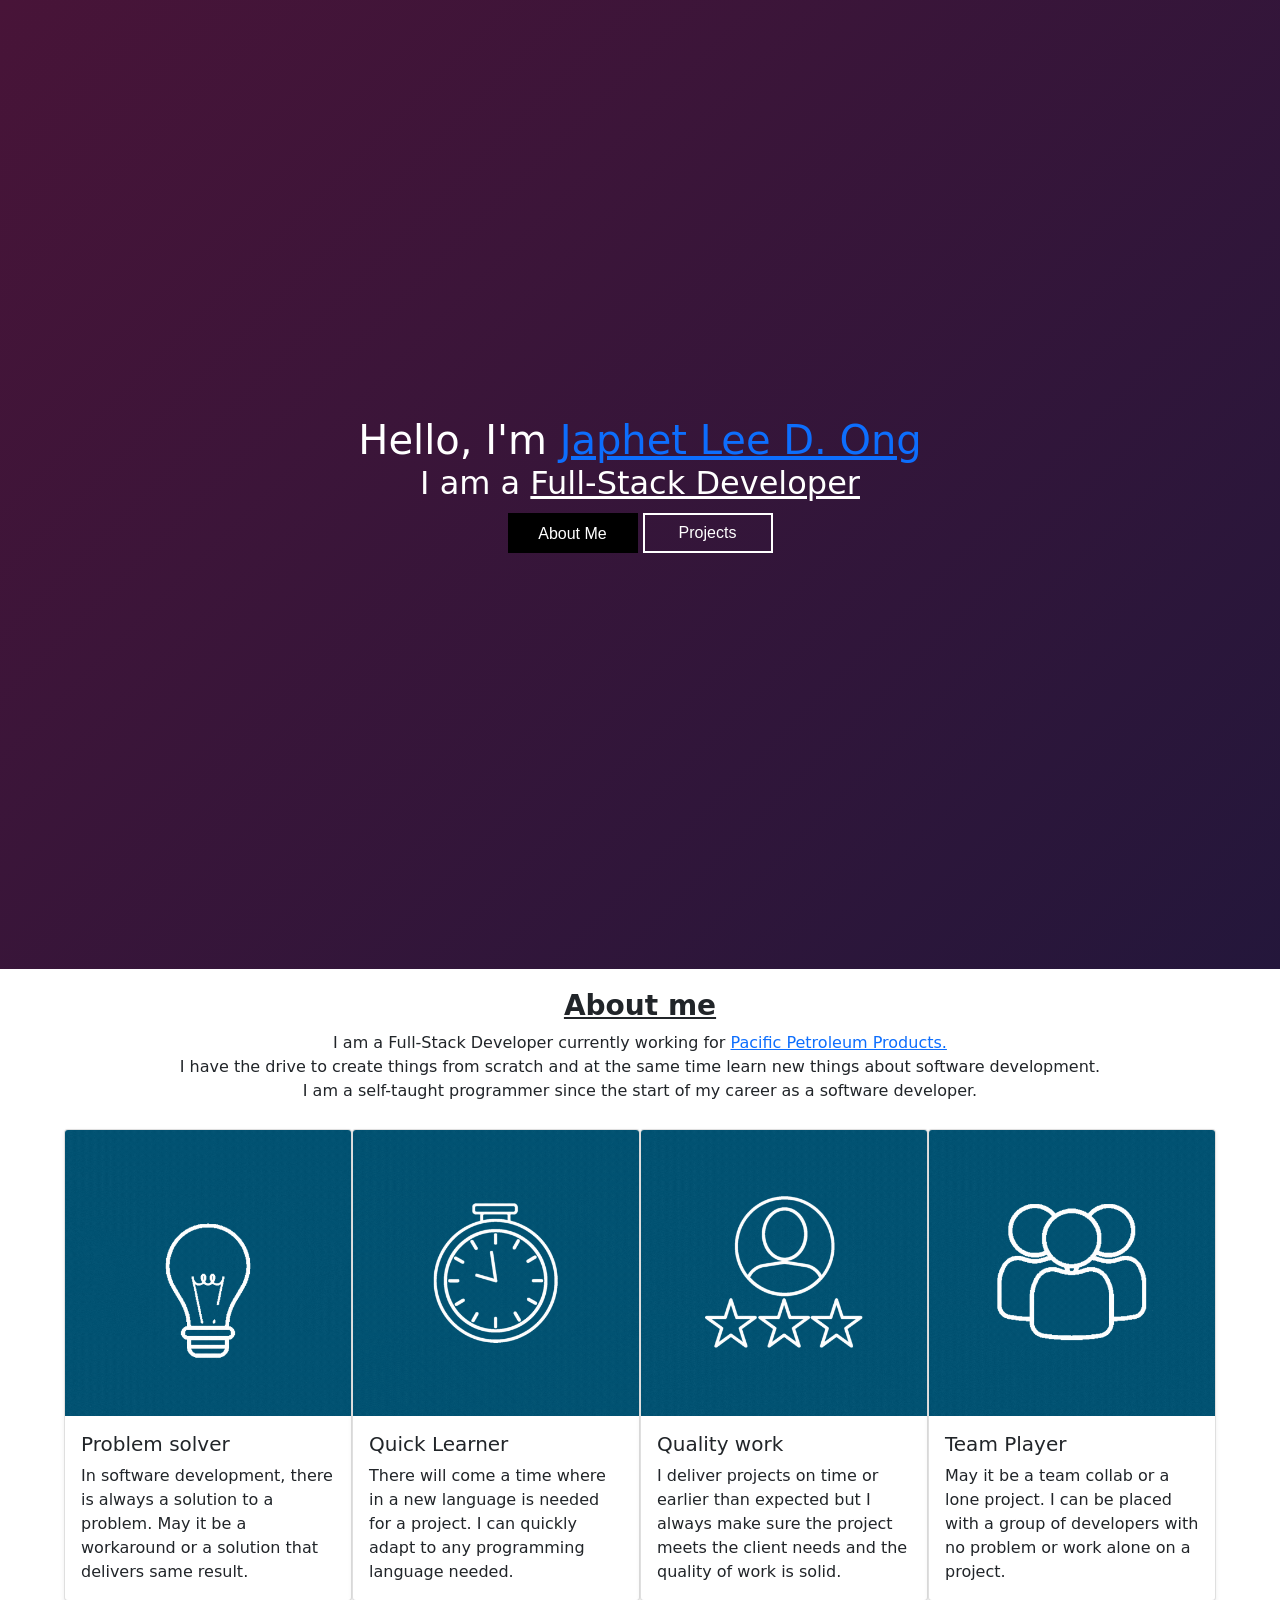
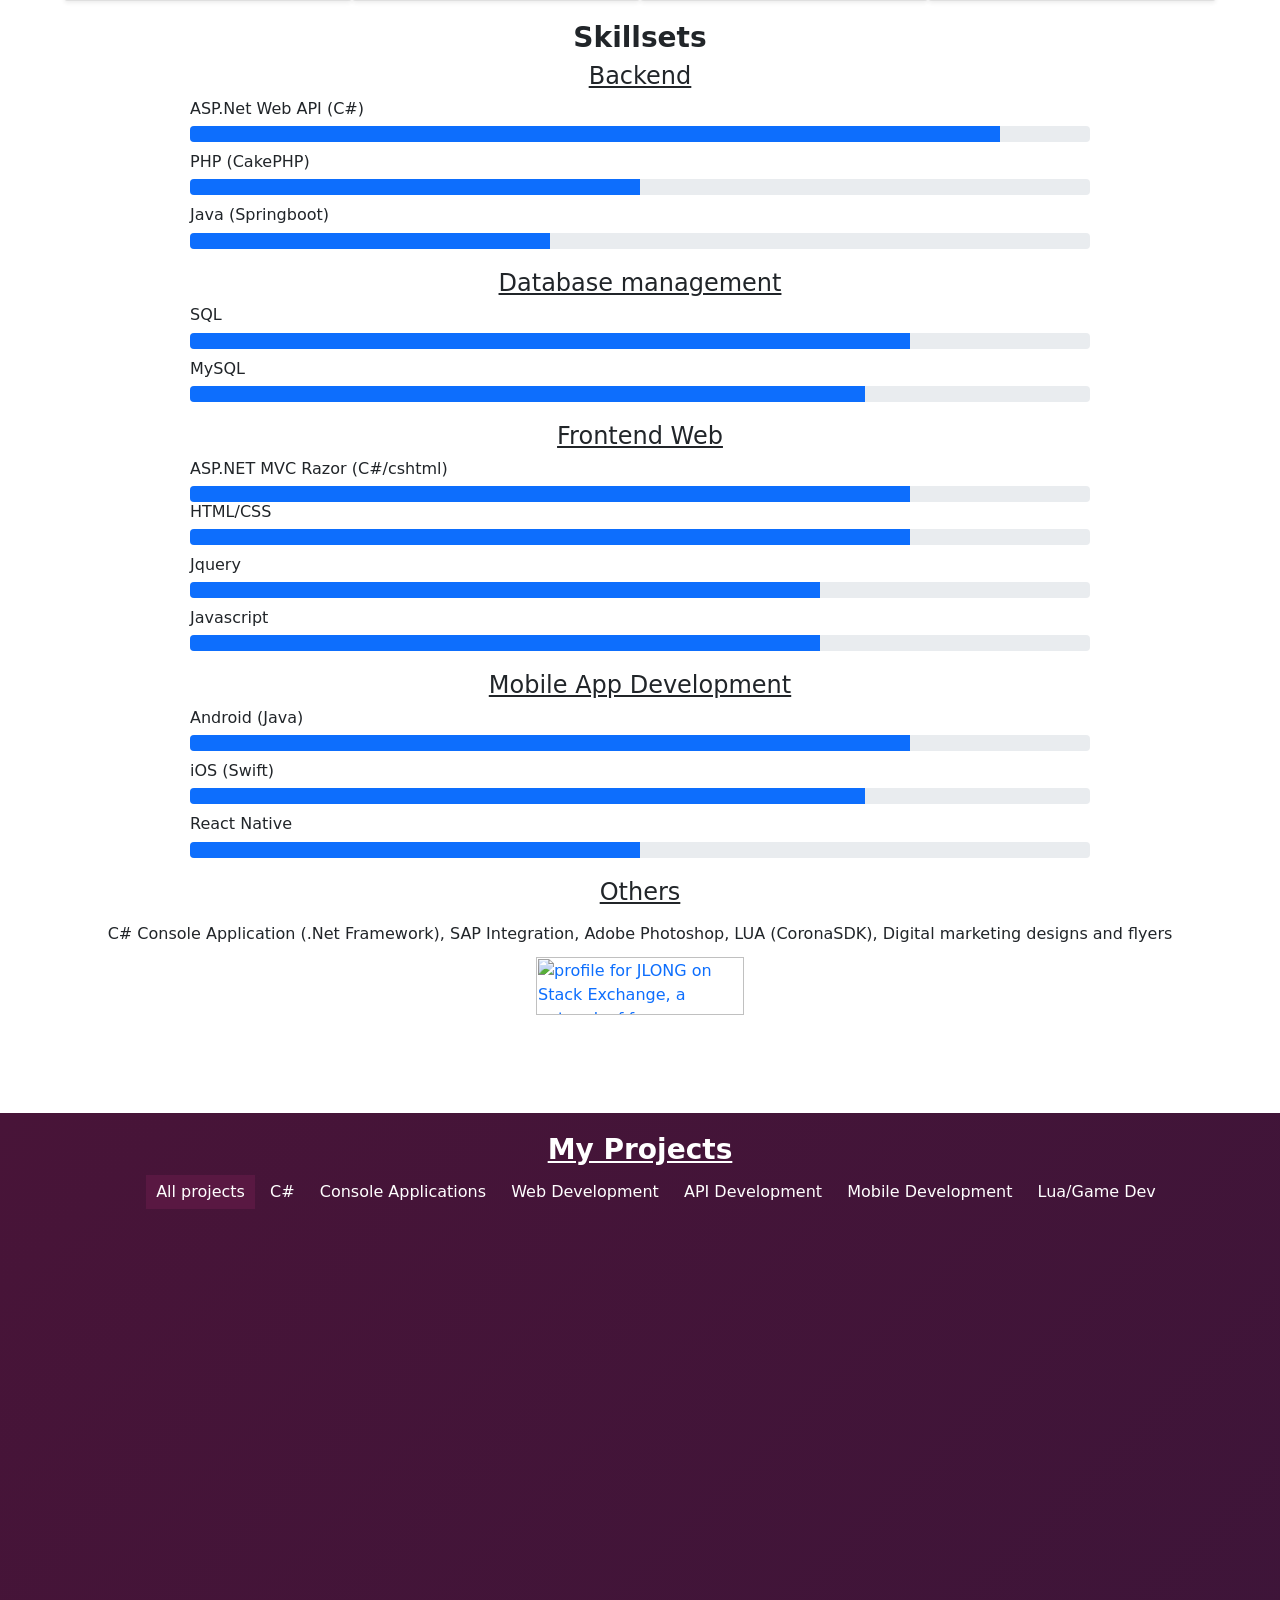
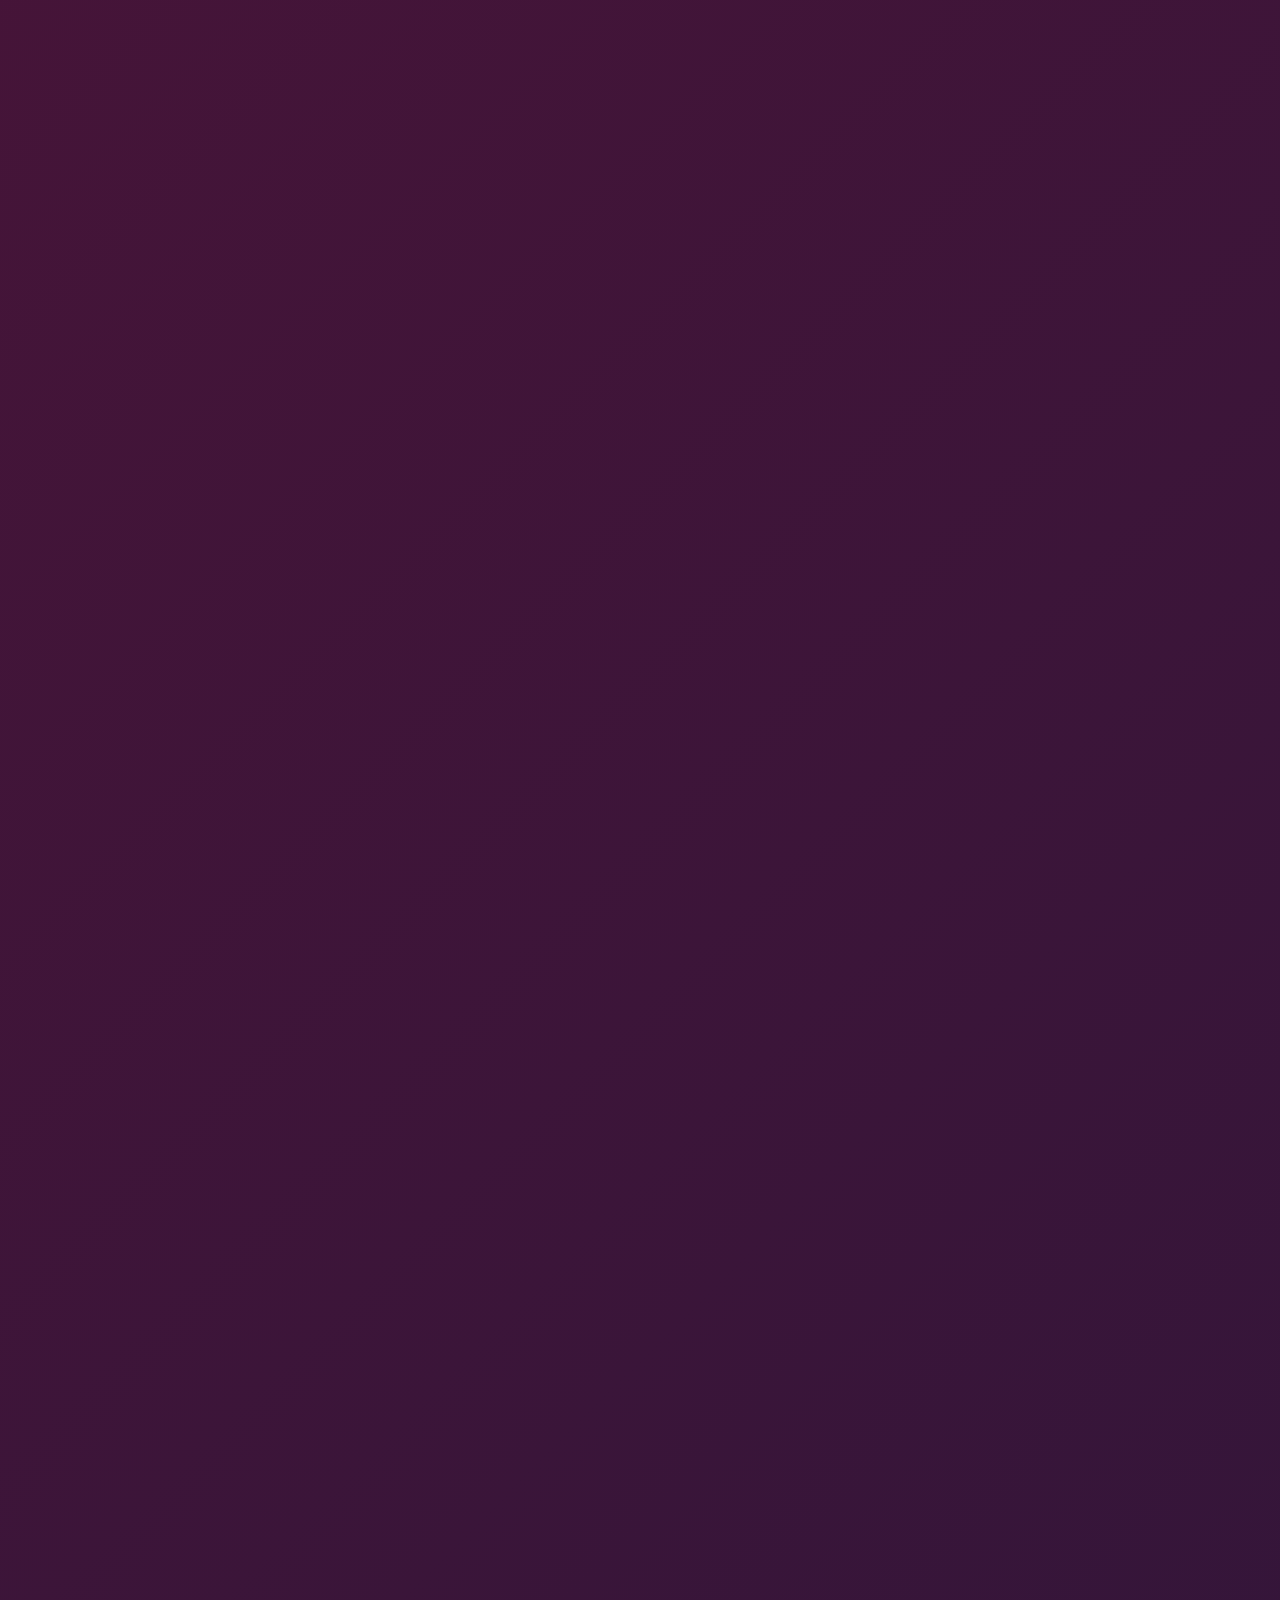
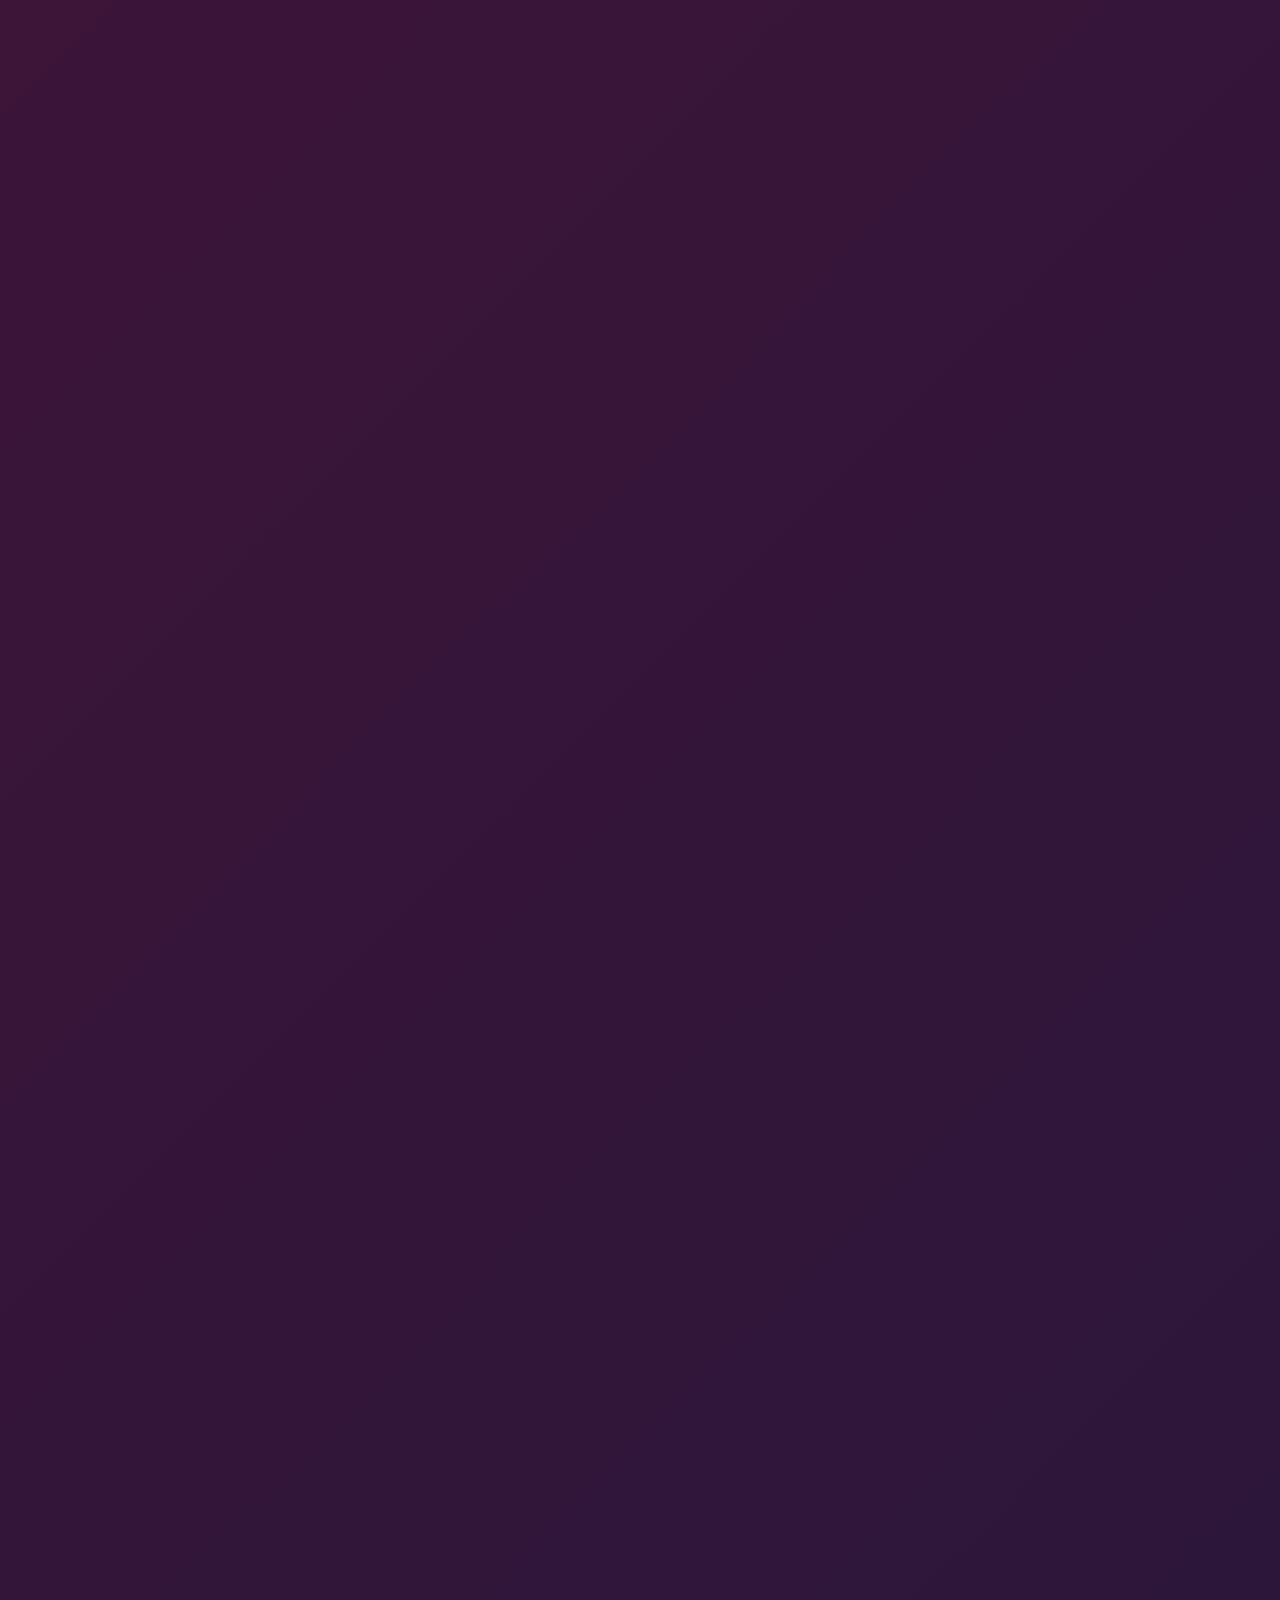
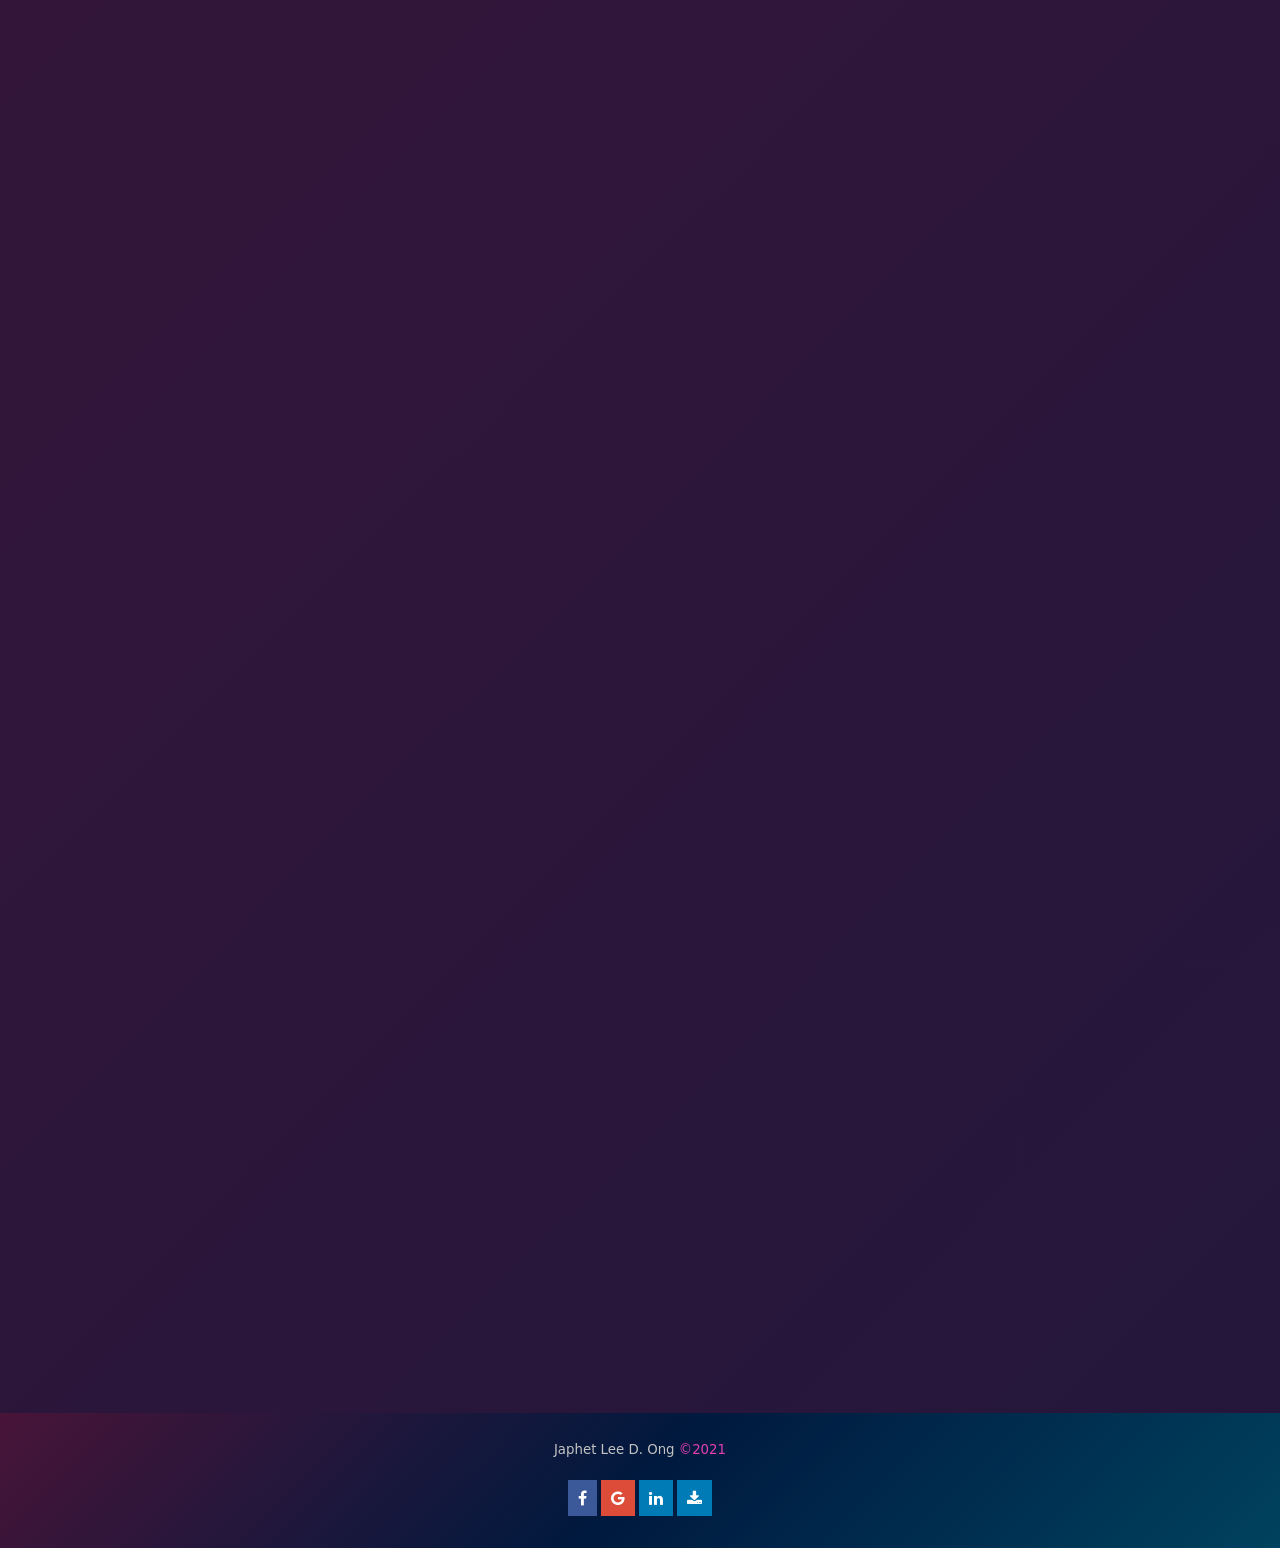
==== commit 65c9f466: "Added Analytics" ====
--- a/index.html
+++ b/index.html
@@ -10,6 +10,16 @@
         <link href="css/bootstrap.min.css" rel="stylesheet">
         <link rel="stylesheet" href="https://fonts.googleapis.com/css?family=Roboto">
         <link rel="stylesheet" href="https://cdnjs.cloudflare.com/ajax/libs/font-awesome/4.7.0/css/font-awesome.min.css">
+
+        <!-- Global site tag (gtag.js) - Google Analytics -->
+        <script async src="https://www.googletagmanager.com/gtag/js?id=G-90XEXMWVMY"></script>
+        <script>
+            window.dataLayer = window.dataLayer || [];
+            function gtag(){dataLayer.push(arguments);}
+            gtag('js', new Date());
+
+            gtag('config', 'G-90XEXMWVMY');
+        </script>
     </head>
     <body>
         <div>
--- a/css/main.css
+++ b/css/main.css
@@ -69,7 +69,7 @@
   background: linear-gradient(-45deg, #00425F, #00193E, #481438);
 	background-size: 400% 400%;
 	animation: gradient 15s ease infinite;
-	height: 100vh;
+	height: 969px;
 }
 
 #bottom-section{
@@ -79,14 +79,56 @@
 }
 
 #about-section{
-    height: 172vh;
+    height: 1744px;
 }
 
 #project-section{
   background: linear-gradient(-45deg, #00425F, #00193E, #481438);
 	background-size: 400% 400%;
 	animation: gradient 15s ease infinite;
-	height: 320vh;
+	height:  3100px;
+}
+
+@media only screen and (min-width: 1641px) {
+  #project-section{
+    height:  3100px;
+  }
+}
+
+@media only screen and (max-width: 1673px) {
+  #project-section{
+    height:  3900px;
+  }
+}
+
+@media only screen and (max-width: 1753px) {
+  #project-section{
+    height:  4100px;
+  }
+}
+
+@media only screen and (max-width: 1640px) {
+  #project-section{
+    height:  4500px;
+  }
+}
+
+@media only screen and (max-width: 1410px) {
+  #project-section{
+    height:  5100px;
+  }
+}
+
+@media only screen and (max-width: 1200px) {
+  #project-section{
+    height:  6100px;
+  }
+}
+
+@media only screen and (max-width: 850px) {
+  #project-section{
+    height:  9100px;
+  }
 }
 
 .btn-about-me {
@@ -211,6 +253,7 @@
 
 html {
     scroll-behavior: smooth;
+    width: 100%;
 }
 
 .fa {
